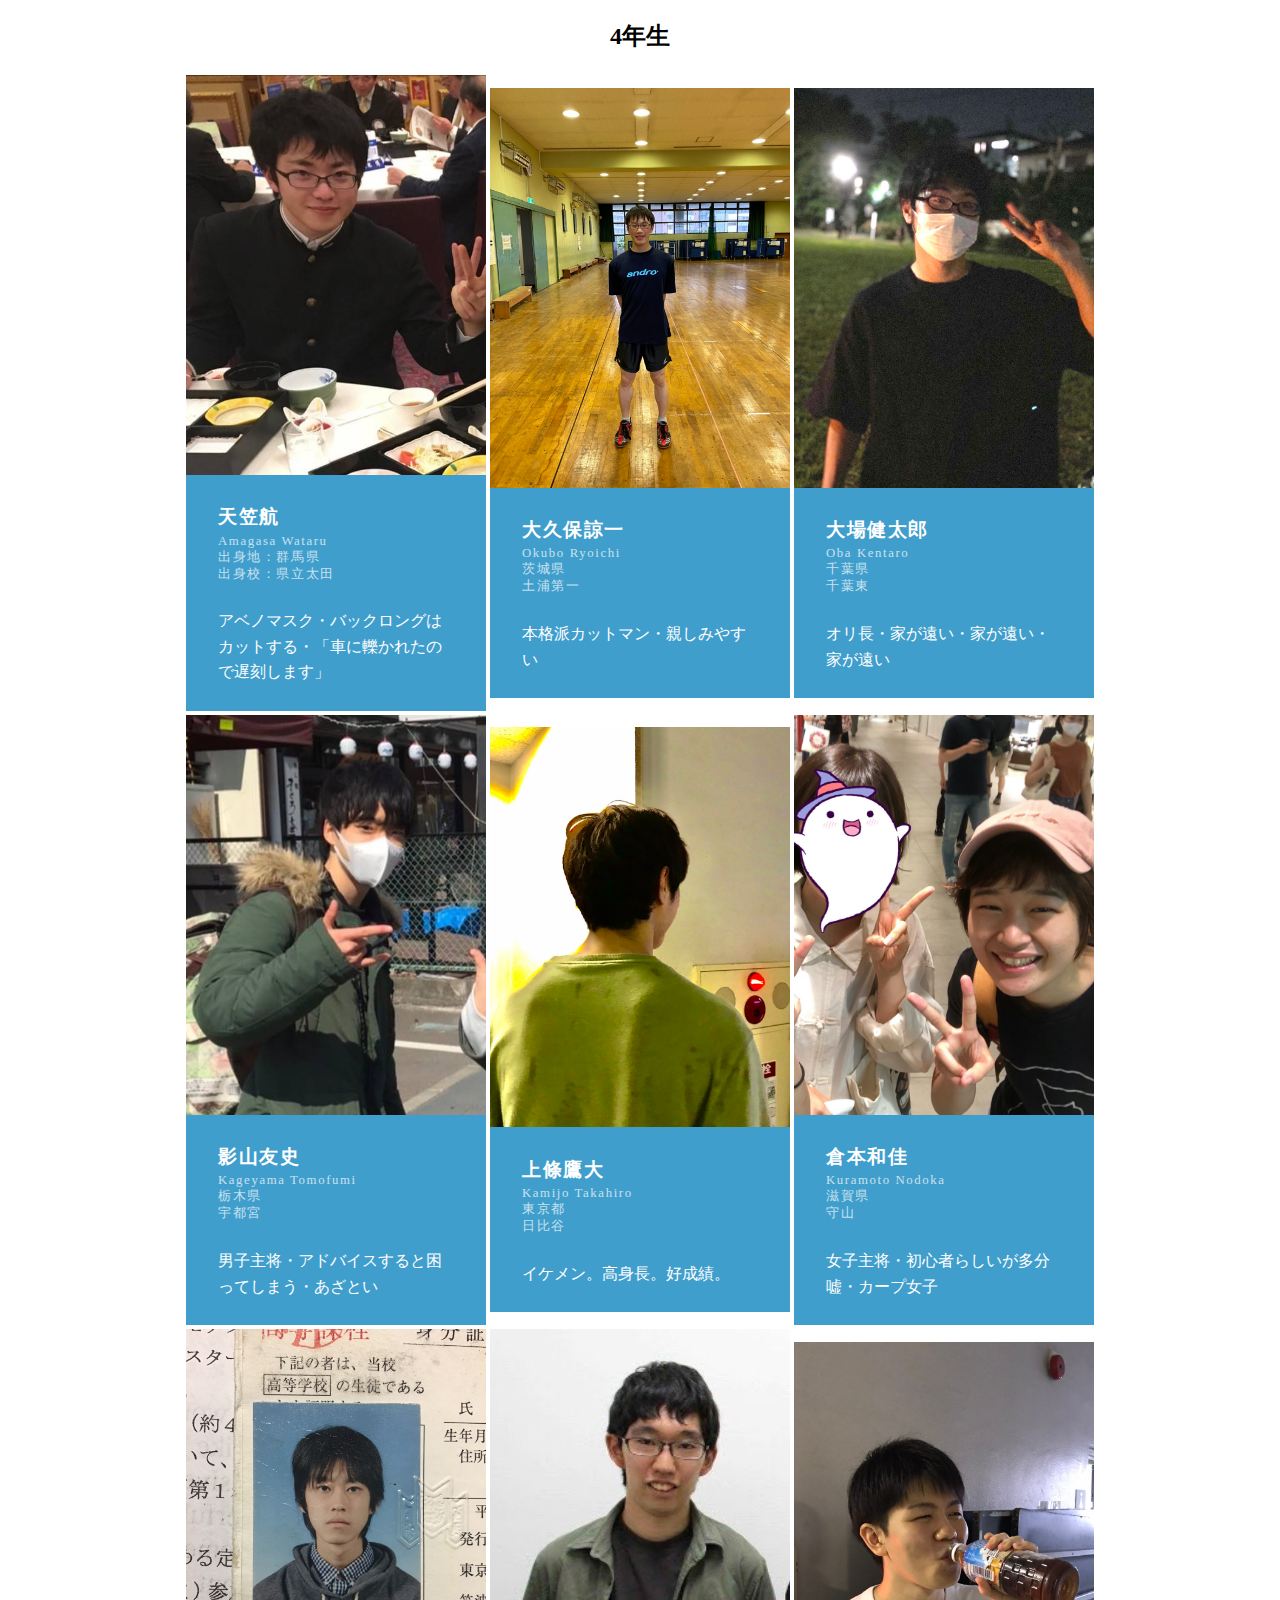
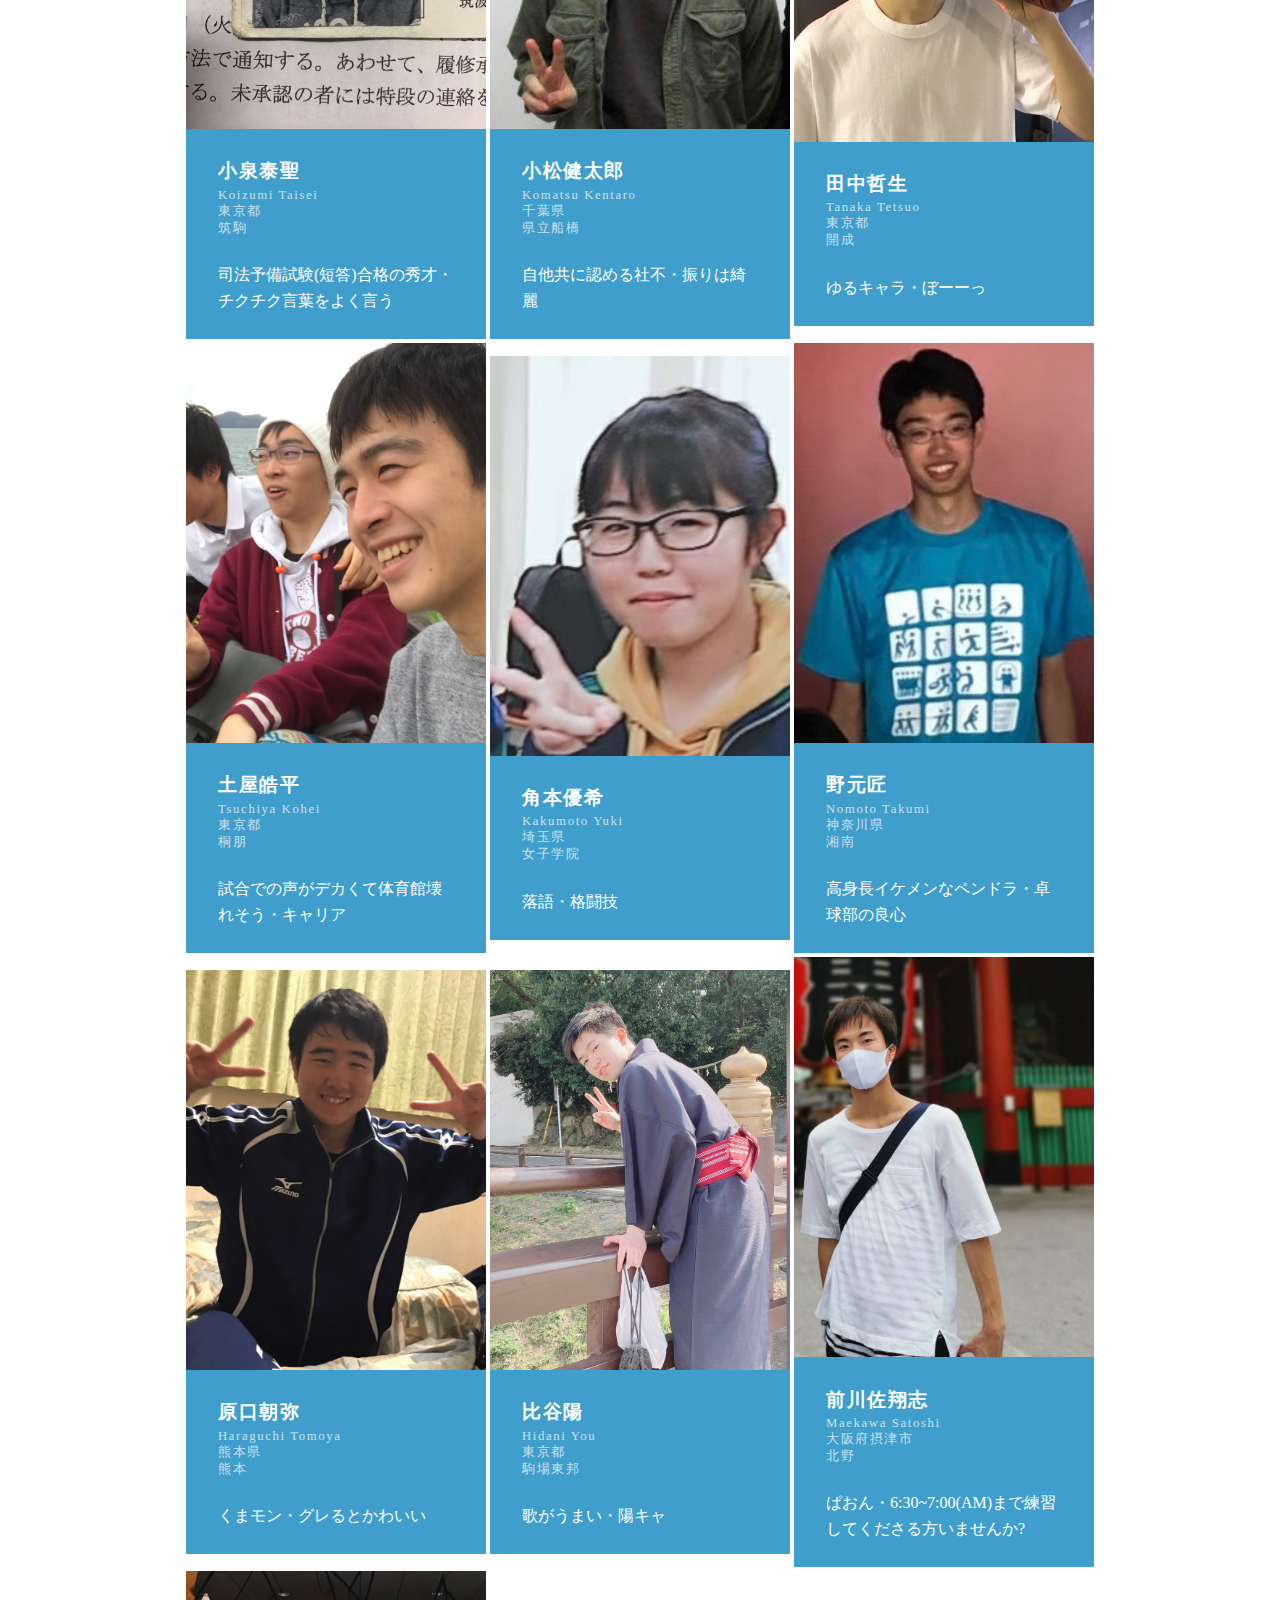
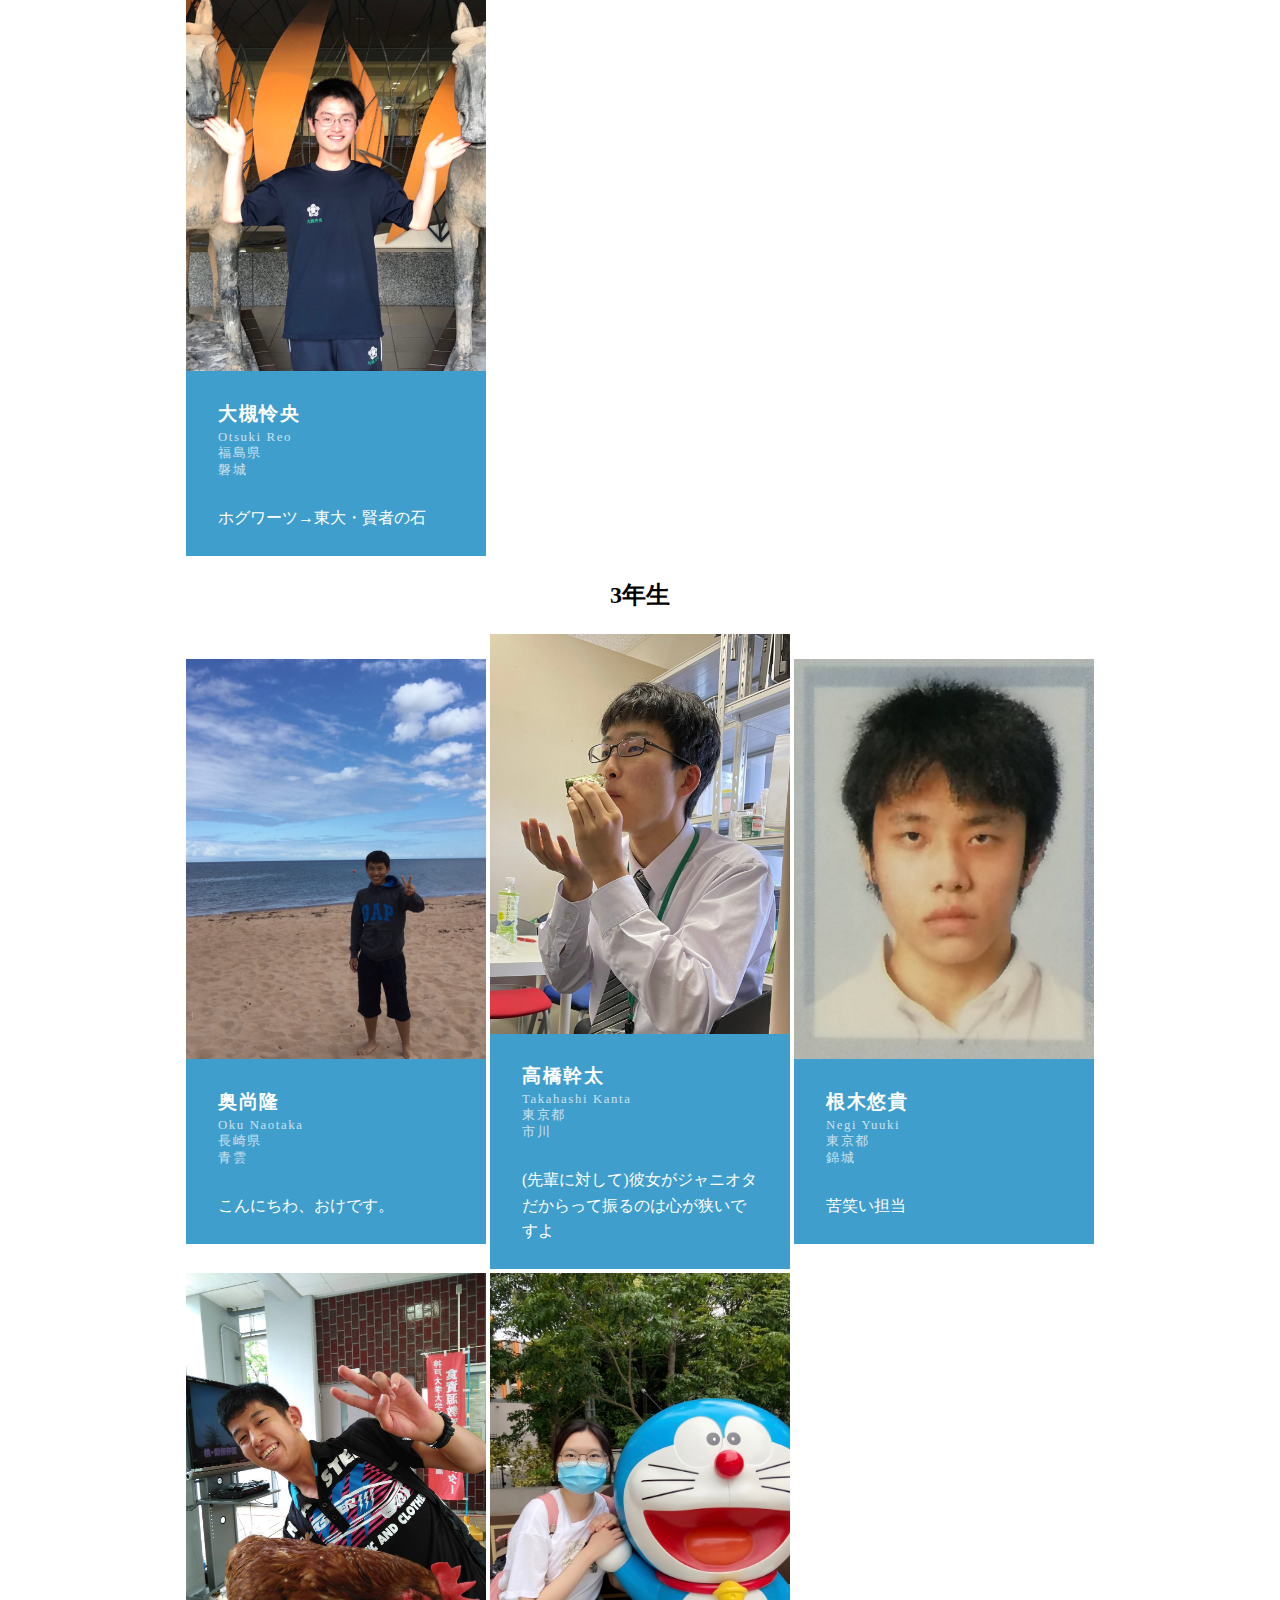
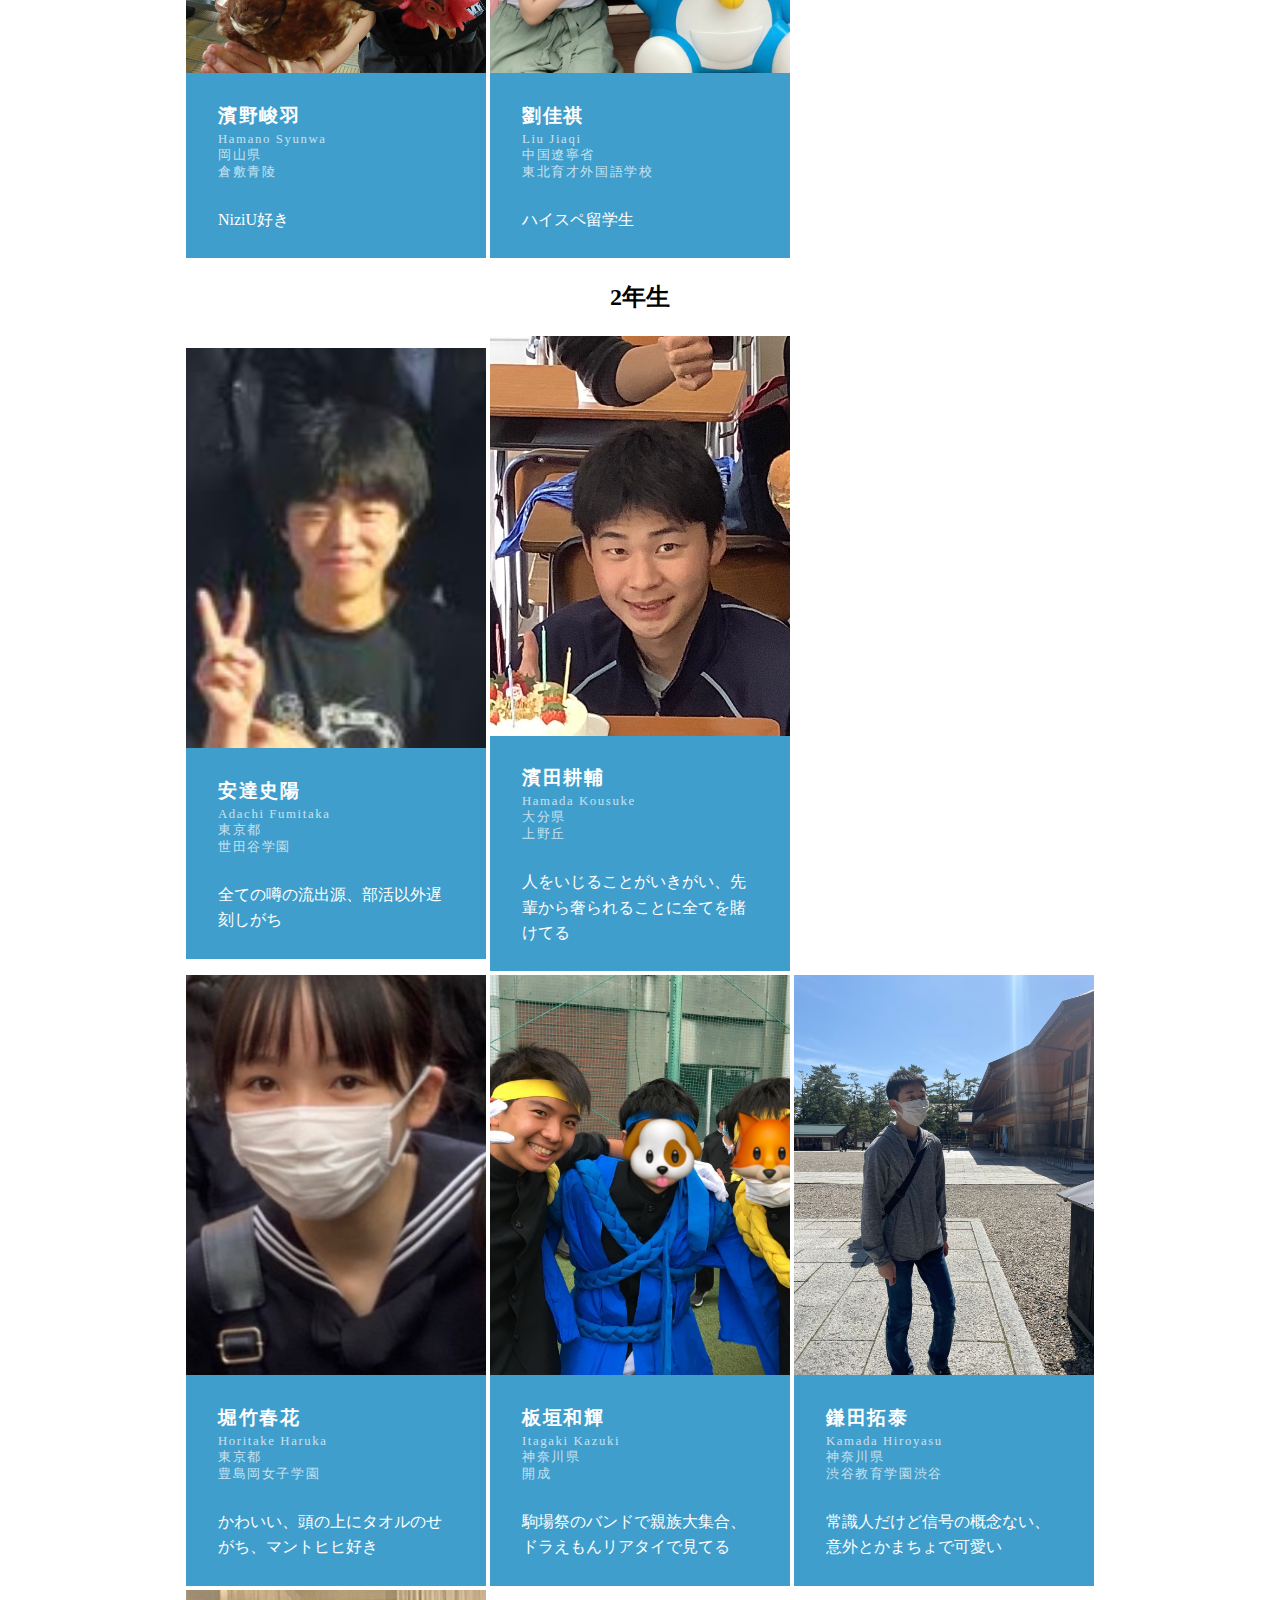
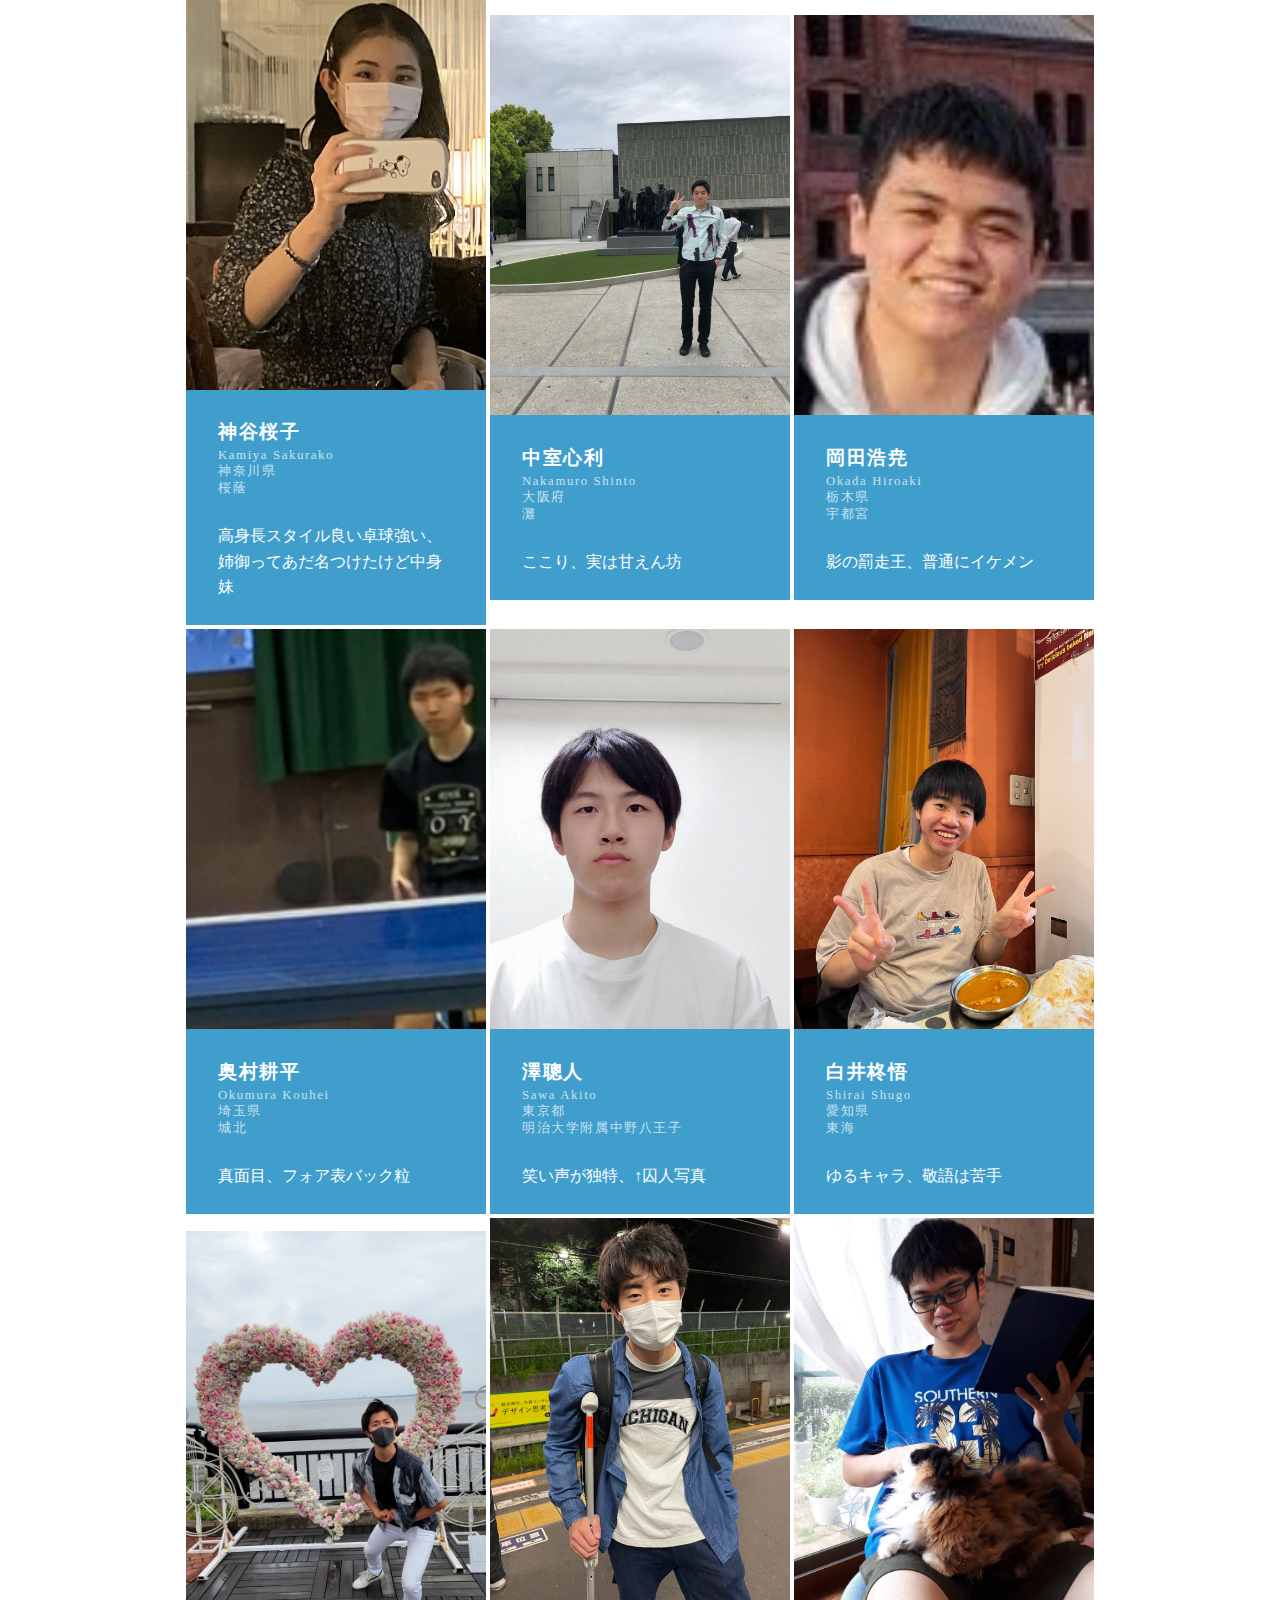
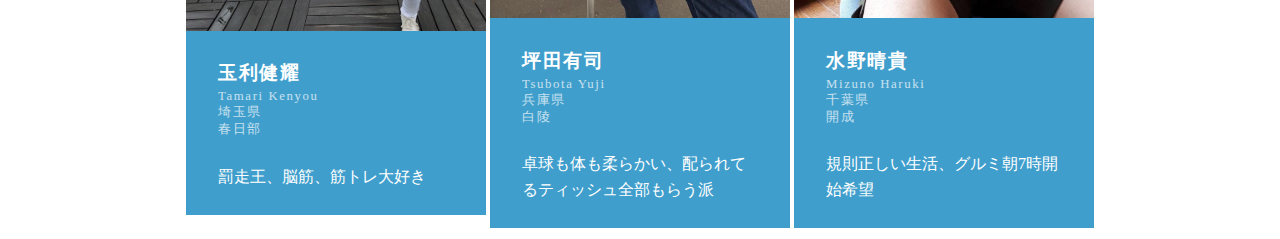
==== index.html @ 6e089dad "Update index.html" ====
<!DOCTYPE html>
<html>
  <head>
    <meta charset="utf-8">
    <meta name=”viewport” content=”width=device-width, initial-scale=1”>
    <link href="styles/style.css" rel="stylesheet" type="text/css">
    <title>utttc-web</title>
  </head>
  <body>
    <center>
        <!--<h2><b>4年生</b></h2>
        <table>
            <tbody>
                <tr>
                    <td>
                        <div class="profile">
                        <img class="profile__img" src="images/kunoki.png">
                        <div class="profile__name">久能木実</div>
                        <div class="profile__yomi">Kunoki Minoru</div>
                        <div class="profile__desc">
                            フランスと洋楽が好き。
                            ​強い</div>
                        </div>
                    </td>
                    <td>
                        <div class="profile">
                        <img class="profile__img" src="images/narita.png">
                        <div class="profile__name">成田恭輔</div>
                        <div class="profile__yomi">Narita Kyosuke</div>
                        <div class="profile__desc">みやび〜（遠距離恋愛３号）・
                            ​彼女連れて強化練参戦</div>
                        </div>
                    </td>
                    <td>
                        <div class="profile">
                            <img class="profile__img" src="images/hashimoto.png">
                            <div class="profile__name">橋本優人</div>
                            <div class="profile__yomi">Hashimoto Yuto</div>
                            <div class="profile__desc">ボブっていいますぅ〜・
                                ど天然ですぅ〜</div>
                        </div>
                    </td>
                </tr>
                <tr>
                    <td>
                        <div class="profile">
                            <img class="profile__img" src="images/komatsu.png">
                            <div class="profile__name">小松駿太</div>
                            <div class="profile__yomi">Komatsu Shunta</div>
                            <div class="profile__desc">俺は卓球じゃなくて部活が好きなんだ・
                                ​生ビールが酒の最高峰
                                </div>
                        </div>
                    </td>
                    <td>
                        <div class="profile">
                            <img class="profile__img" src="images/yamada.png">
                            <div class="profile__name">山田笙一郎</div>
                            <div class="profile__yomi">Yamada Soichiro</div>
                            <div class="profile__desc">ポンコツ・
                                ​年下好き（好きになったのが年下だっただけ）</div>
                        </div>
                    </td>
                    <td>
                        <div class="profile">
                            <img class="profile__img" src="images/denda.png">
                            <div class="profile__name">伝田一真</div>
                            <div class="profile__yomi">Denda Kazuma</div>
                            <div class="profile__desc">サーブ芸人、特にYG・
                                ​酔うと人を愛する</div>
                        </div>
                    </td>
                </tr>
                <tr>
                    <td>
                        <div class="profile">
                        <img class="profile__img" src="images/allforedriveman.png">
                        <div class="profile__name">オールフォアドライブマン</div>
                        <div class="profile__yomi">All fore drive man</div>
                        <div class="profile__desc">
                            口の軽さはヘリウムくらい・
                            ​大学始めのごん強マン・
                            ​共犯者：小松駿太</div>
                        </div>
                    </td>
                    <td>
                        
                    </td>
                    <td>
                        
                    </td>
                </tr>-->
                
            </tbody>
        </table>
        <!-- </center>       
    <center>
        <h2><b>4年生</b></h2>
        <table>
            <tbody>
                <tr>
                    <td>
                        <div class="profile">
                        <img class="profile__img" src="images/tachibana.png">
                        <div class="profile__name">橘毅</div>
                        <div class="profile__yomi">Tachibana Tsuyoshi</div>
                        <div class="profile__desc">大学始めです→バックが得意・バナの発音は諸説あり・感覚派宇宙人</div>
                        </div>
                    </td>
                    <td>
                        <div class="profile">
                        <img class="profile__img" src="images/katayama.png">
                        <div class="profile__name">片山湧斗</div>
                        <div class="profile__yomi">Katayama Yuto</div>
                        <div class="profile__desc">歌手・
                            浪人してたら彼女にフラれる</div>
                        </div>
                    </td>
                    <td>
                        <div class="profile">
                            <img class="profile__img" src="images/tanada.png">
                            <div class="profile__name">棚田健太</div>
                            <div class="profile__yomi">Tanada Kenta</div>
                            <div class="profile__desc">リーグ戦係
                                ・元バンドマン・
                                アドバイスが下手・
                                エンジョイ卓球
                                </div>
                        </div>
                    </td>
                </tr>
            </tbody>
        </table> -->

    <h2><b>4年生</b></h2>
    <table>
        <tbody>
            <tr>
                <td>
                    <div class="profile">
                    <img class="profile__img" src="images/0101_amagasa.jpg">
                    <div class="profile__name">天笠航</div>
                    <div class="profile__yomi">Amagasa Wataru</div>
                    <div class="profile__hometown">出身地：群馬県</div>
                    <div class="profile__former__school">出身校：県立太田</div>
                    <div class="profile__desc">アベノマスク・バックロングはカットする・「車に轢かれたので遅刻します」</div>
                    </div>
                </td>
                <td>
                    <div class="profile">
                        <img class="profile__img" src="images/0102_okubo.jpg">
                        <div class="profile__name">大久保諒一</div>
                        <div class="profile__yomi">Okubo Ryoichi</div>
                        <div class="profile__hometown">茨城県</div>
                        <div class="profile__former__school">土浦第一</div>
                        <div class="profile__desc">本格派カットマン・親しみやすい</div>
                    </div>
                </td>
                <td>
                    <div class="profile">
                        <img class="profile__img" src="images/0103_oba.jpg">
                        <div class="profile__name">大場健太郎</div>
                        <div class="profile__yomi">Oba Kentaro</div>
                        <div class="profile__hometown">千葉県</div>
                        <div class="profile__former__school">千葉東</div>
                        <div class="profile__desc">オリ長・家が遠い・家が遠い・家が遠い</div>
                    </div>
                </td>
            </tr>
            <tr>
                <td>
                    <div class="profile">
                    <img class="profile__img" src="images/Kageyama.jpg">
                    <div class="profile__name">影山友史</div>
                    <div class="profile__yomi">Kageyama Tomofumi</div>
                    <div class="profile__hometown">栃木県</div>
                    <div class="profile__former__school">宇都宮</div>
                    <div class="profile__desc">男子主将・アドバイスすると困ってしまう・あざとい</div>
                    </div>
                </td>
                <td>
                    <div class="profile">
                        <img class="profile__img" src="images/0105_kamijyo.jpg">
                        <div class="profile__name">上條鷹大</div>
                        <div class="profile__yomi">Kamijo Takahiro</div>
                        <div class="profile__hometown">東京都</div>
                        <div class="profile__former__school">日比谷</div>
                        <div class="profile__desc">イケメン。高身長。好成績。</div>
                    </div>
                </td>
                <td>
                    <div class="profile">
                        <img class="profile__img" src="images/0106_kuramoto.jpg">
                        <div class="profile__name">倉本和佳</div>
                        <div class="profile__yomi">Kuramoto Nodoka</div>
                        <div class="profile__hometown">滋賀県</div>
                        <div class="profile__former__school">守山</div>
                        <div class="profile__desc">女子主将・初心者らしいが多分嘘・カープ女子</div>
                    </div>
                </td>
            </tr>
            <tr>
                <td>
                    <div class="profile">
                    <img class="profile__img" src="images/0107_koizumi.jpg">
                    <div class="profile__name">小泉泰聖</div>
                    <div class="profile__yomi">Koizumi Taisei</div>
                    <div class="profile__hometown">東京都</div>
                    <div class="profile__former__school">筑駒</div>
                    <div class="profile__desc">司法予備試験(短答)合格の秀才・チクチク言葉をよく言う</div>
                    </div>
                </td>
                <td>
                    <div class="profile">
                        <img class="profile__img" src="images/0108_komatsu.jpg">
                        <div class="profile__name">小松健太郎</div>
                        <div class="profile__yomi">Komatsu Kentaro</div>
                        <div class="profile__hometown">千葉県</div>
                        <div class="profile__former__school">県立船橋</div>
                        <div class="profile__desc">自他共に認める社不・振りは綺麗</div>
                    </div>
                </td>
                <td>
                    <div class="profile">
                        <img class="profile__img" src="images/0109_tanaka.jpg">
                        <div class="profile__name">田中哲生</div>
                        <div class="profile__yomi">Tanaka Tetsuo</div>
                        <div class="profile__hometown">東京都</div>
                        <div class="profile__former__school">開成</div>
                        <div class="profile__desc">ゆるキャラ・ぼーーっ</div>
                    </div>
                </td>
            </tr>
            <tr>
                <td>
                    <div class="profile">
                    <img class="profile__img" src="images/0110_tsuchiya.jpg">
                    <div class="profile__name">土屋皓平</div>
                    <div class="profile__yomi">Tsuchiya Kohei</div>
                    <div class="profile__hometown">東京都</div>
                    <div class="profile__former__school">桐朋</div>
                    <div class="profile__desc">試合での声がデカくて体育館壊れそう・キャリア</div>
                    </div>
                </td>
                <td>
                    <div class="profile">
                        <img class="profile__img" src="images/kakumoto.jpg">
                        <div class="profile__name">角本優希</div>
                        <div class="profile__yomi">Kakumoto Yuki</div>
                        <div class="profile__hometown">埼玉県</div>
                        <div class="profile__former__school">女子学院</div>
                        <div class="profile__desc">落語・格闘技</div>
                        </div>
                </td>
                <td>
                    <div class="profile">
                        <img class="profile__img" src="images/0112_nomoto.jpg">
                        <div class="profile__name">野元匠</div>
                        <div class="profile__yomi">Nomoto Takumi</div>
                        <div class="profile__hometown">神奈川県</div>
                        <div class="profile__former__school">湘南</div>
                        <div class="profile__desc">高身長イケメンなペンドラ・卓球部の良心</div>
                    </div>
                </td>
            </tr>
            <tr>
                <td>
                    <div class="profile">
                    <img class="profile__img" src="images/0113_haraguchi.jpg">
                    <div class="profile__name">原口朝弥</div>
                    <div class="profile__yomi">Haraguchi Tomoya</div>
                    <div class="profile__hometown">熊本県</div>
                    <div class="profile__former__school">熊本</div>
                    <div class="profile__desc">くまモン・グレるとかわいい</div>
                    </div>
                </td>
                <td>
                    <div class="profile">
                        <img class="profile__img" src="images/0114_hidani.jpg">
                        <div class="profile__name">比谷陽</div>
                        <div class="profile__yomi">Hidani You</div>
                        <div class="profile__hometown">東京都</div>
                        <div class="profile__former__school">駒場東邦</div>
                        <div class="profile__desc">歌がうまい・陽キャ</div>
                    </div>
                </td>
                <td>
                    <div class="profile">
                        <img class="profile__img" src="images/0115_maekawa.jpg">
                        <div class="profile__name">前川佐翔志</div>
                        <div class="profile__yomi">Maekawa Satoshi</div>
                        <div class="profile__hometown">大阪府摂津市</div>
                        <div class="profile__former__school">北野</div>
                        <div class="profile__desc">ぱおん・6:30~7:00(AM)まで練習してくださる方いませんか?</div>
                    </div>
                </td>
            </tr>
            <tr>
                <td>
                    <div class="profile">
                    <img class="profile__img" src="images/otsuki.jpg">
                    <div class="profile__name">大槻怜央</div>
                    <div class="profile__yomi">Otsuki Reo</div>
                    <div class="profile__hometown">福島県</div>
                    <div class="profile__former__school">磐城</div>
                    <div class="profile__desc">ホグワーツ→東大・賢者の石</div>
                    </div>
                </td>
                    


            </tr>
        </tbody>
    </table>
    <h2><b>3年生</b></h2>
    <table>
            <tbody>
                <tr>
                    <td>
                        <div class="profile">
                        <img class="profile__img" src="images/oku.jpg">
                        <div class="profile__name">奥尚隆</div>
                        <div class="profile__yomi">Oku Naotaka</div>
                        <div class="profile__hometown">長崎県</div>
                        <div class="profile__former__school">青雲</div>
                        <div class="profile__desc">こんにちわ、おけです。
                           </div>
                        </div>
                    </td>
                    <td>
                        <div class="profile">
                            <img class="profile__img" src="images/takahashi.jpg">
                            <div class="profile__name">高橋幹太</div>
                            <div class="profile__yomi">Takahashi Kanta</div>
                            <div class="profile__hometown">東京都</div>
                            <div class="profile__former__school">市川</div>
                            <div class="profile__desc">(先輩に対して)彼女がジャニオタだからって振るのは心が狭いですよ
                                </div>
                        </div>
                    </td>
                    <td>
                        <div class="profile">
                            <img class="profile__img" src="images/negi.jpg">
                            <div class="profile__name">根木悠貴</div>
                            <div class="profile__yomi">Negi Yuuki</div>
                            <div class="profile__hometown">東京都</div>
                            <div class="profile__former__school">錦城</div>
                            <div class="profile__desc">苦笑い担当</div>
                        </div>
                    </td>
                </tr>
                <tr>
                    <td>
                        <div class="profile">
                        <img class="profile__img" src="images/hamano.jpg">
                        <div class="profile__name">濱野峻羽</div>
                        <div class="profile__yomi">Hamano Syunwa</div>
                        <div class="profile__hometown">岡山県</div>
                        <div class="profile__former__school">倉敷青陵</div>
                        <div class="profile__desc">NiziU好き</div>
                        </div>
                    </td>
                    <td>
                        <div class="profile">
                             <img class="profile__img" src="images/liu.jpg">
                             <div class="profile__name">劉佳祺</div>
                             <div class="profile__yomi">Liu Jiaqi</div>
                             <div class="profile__hometown">中国遼寧省</div>
                             <div class="profile__former__school">東北育才外国語学校</div>
                             <div class="profile__desc">ハイスペ留学生</div>
                        </div>
                    </td>
                    <!---->
                </tr>
               
            </tbody>
        </table>
            <h2><b>2年生</b></h2>
    <table>
        <tbody>
            <tr>
                <td>
                    <div class="profile">
                    <img class="profile__img" src="images/Adachi.jpeg">
                    <div class="profile__name">安達史陽</div>
                    <div class="profile__yomi">Adachi Fumitaka</div>
                    <div class="profile__hometown">東京都</div>
                    <div class="profile__former__school">世田谷学園</div>
                    <div class="profile__desc">全ての噂の流出源、部活以外遅刻しがち</div>
                    </div>
                </td>
                <td>
                    <div class="profile">
                        <img class="profile__img" src="images/Hamada.jpg">
                        <div class="profile__name">濱田耕輔</div>
                        <div class="profile__yomi">Hamada Kousuke</div>
                        <div class="profile__hometown">大分県</div>
                        <div class="profile__former__school">上野丘</div>
                        <div class="profile__desc">人をいじることがいきがい、先輩から奢られることに全てを賭けてる</div>
                    </div>
                </td>
                <!--<td>
                    <div class="profile">
                        <img class="profile__img" src="images/Hayashi.jpg">
                        <div class="profile__name">林美佐</div>
                        <div class="profile__yomi">Hayashi Misa</div>
                        <div class="profile__hometown">東京都</div>
                        <div class="profile__former__school">横浜雙葉</div>
                        <div class="profile__desc">みさみさ、自称隠キャのコミュ強</div>
                    </div>
                </td>-->
            </tr>
            <tr>
                <td>
                    <div class="profile">
                    <img class="profile__img" src="images/Horitake.jpg">
                    <div class="profile__name">堀竹春花</div>
                    <div class="profile__yomi">Horitake Haruka</div>
                    <div class="profile__hometown">東京都</div>
                    <div class="profile__former__school">豊島岡女子学園</div>
                    <div class="profile__desc">かわいい、頭の上にタオルのせがち、マントヒヒ好き</div>
                    </div>
                </td>
                <td>
                    <div class="profile">
                        <img class="profile__img" src="images/Itagaki.jpg">
                        <div class="profile__name">板垣和輝</div>
                        <div class="profile__yomi">Itagaki Kazuki</div>
                        <div class="profile__hometown">神奈川県</div>
                        <div class="profile__former__school">開成</div>
                        <div class="profile__desc">駒場祭のバンドで親族大集合、ドラえもんリアタイで見てる</div>
                    </div>
                </td>
                <td>
                    <div class="profile">
                        <img class="profile__img" src="images/Kamata.jpg">
                        <div class="profile__name">鎌田拓泰</div>
                        <div class="profile__yomi">Kamada Hiroyasu</div>
                        <div class="profile__hometown">神奈川県</div>
                        <div class="profile__former__school">渋谷教育学園渋谷</div>
                        <div class="profile__desc">常識人だけど信号の概念ない、意外とかまちょで可愛い</div>
                    </div>
                </td>
            </tr>
            <tr>
                <td>
                    <div class="profile">
                    <img class="profile__img" src="images/Kamiya.jpg">
                    <div class="profile__name">神谷桜子</div>
                    <div class="profile__yomi">Kamiya Sakurako</div>
                    <div class="profile__hometown">神奈川県</div>
                    <div class="profile__former__school">桜蔭</div>
                    <div class="profile__desc">高身長スタイル良い卓球強い、姉御ってあだ名つけたけど中身妹</div>
                    </div>
                </td>
                <td>
                    <div class="profile">
                        <img class="profile__img" src="images/Nakamuro.jpg">
                        <div class="profile__name">中室心利</div>
                        <div class="profile__yomi">Nakamuro Shinto</div>
                        <div class="profile__hometown">大阪府</div>
                        <div class="profile__former__school">灘</div>
                        <div class="profile__desc">ここり、実は甘えん坊</div>
                    </div>
                </td>
                <td>
                    <div class="profile">
                        <img class="profile__img" src="images/Okada.jpg">
                        <div class="profile__name">岡田浩尭</div>
                        <div class="profile__yomi">Okada Hiroaki</div>
                        <div class="profile__hometown">栃木県</div>
                        <div class="profile__former__school">宇都宮</div>
                        <div class="profile__desc">影の罰走王、普通にイケメン</div>
                    </div>
                </td>
            </tr>
            <tr>
                <td>
                    <div class="profile">
                    <img class="profile__img" src="images/22_okumura.png">
                    <div class="profile__name">奥村耕平</div>
                    <div class="profile__yomi">Okumura Kouhei</div>
                    <div class="profile__hometown">埼玉県</div>
                    <div class="profile__former__school">城北</div>
                    <div class="profile__desc">真面目、フォア表バック粒</div>
                    </div>
                </td>
                <td>
                    <div class="profile">
                        <img class="profile__img" src="images/Sawa.jpg">
                        <div class="profile__name">澤聰人</div>
                        <div class="profile__yomi">Sawa Akito</div>
                        <div class="profile__hometown">東京都</div>
                        <div class="profile__former__school">明治大学附属中野八王子</div>
                        <div class="profile__desc">笑い声が独特、↑囚人写真</div>
                        </div>
                </td>
                <td>
                    <div class="profile">
                        <img class="profile__img" src="images/Shirai.jpg">
                        <div class="profile__name">白井柊悟</div>
                        <div class="profile__yomi">Shirai Shugo</div>
                        <div class="profile__hometown">愛知県</div>
                        <div class="profile__former__school">東海</div>
                        <div class="profile__desc">ゆるキャラ、敬語は苦手</div>
                    </div>
                </td>
            </tr>
            <tr>
                <td>
                    <div class="profile">
                    <img class="profile__img" src="images/Tamari.jpg">
                    <div class="profile__name">玉利健耀</div>
                    <div class="profile__yomi">Tamari Kenyou</div>
                    <div class="profile__hometown">埼玉県</div>
                    <div class="profile__former__school">春日部</div>
                    <div class="profile__desc">罰走王、脳筋、筋トレ大好き</div>
                    </div>
                </td>
                <td>
                    <div class="profile">
                    <img class="profile__img" src="images/Tsubota.jpg">
                    <div class="profile__name">坪田有司</div>
                    <div class="profile__yomi">Tsubota Yuji</div>
                    <div class="profile__hometown">兵庫県</div>
                    <div class="profile__former__school">白陵</div>
                    <div class="profile__desc">卓球も体も柔らかい、配られてるティッシュ全部もらう派</div>
                    </div>
                </td>
                <td>
                    <div class="profile">
                    <img class="profile__img" src="images/mizuno.jpg">
                    <div class="profile__name">水野晴貴</div>
                    <div class="profile__yomi">Mizuno Haruki</div>
                    <div class="profile__hometown">千葉県</div>
                    <div class="profile__former__school">開成</div>
                    <div class="profile__desc">規則正しい生活、グルミ朝7時開始希望</div>
                    </div>
                </td>
                
            </tr>

        <!--<h2><b>1年生</b></h2>
    <table>
<tbody>
    <tr>
        <td>
            <div class="profile">
            <img class="profile__img" src="images/23_ushida.jpeg">
            <div class="profile__name">牛田蓮</div>
            <div class="profile__yomi">Ushida Ren</div>
            <div class="profile__hometown">愛知県</div>
            <div class="profile__former__school">東海</div>
            <div class="profile__desc"></div>
            </div></td>
        <td>
            <div class="profile">
            <img class="profile__img" src="images/23_kawabata.JPG">
            <div class="profile__name">川畑陽</div>
            <div class="profile__yomi"></div>
            <div class="profile__hometown"></div>
            <div class="profile__former__school"></div>
            <div class="profile__desc"></div>
            </div></td>
        <td>
            <div class="profile">
            <img class="profile__img" src="images/23_tanaka.jpeg">
            <div class="profile__name">北山友也</div>
            <div class="profile__yomi"></div>
            <div class="profile__hometown"></div>
           <div class="profile__former__school"></div>
           <div class="profile__desc"></div>
           </div></td>
    </tr>
    <tr>
        <td>
            <div class="profile">
            <img class="profile__img" src="images/23_kuromoto.jpeg">
            <div class="profile__name">黒本哲平</div>
            <div class="profile__yomi"></div>
            <div class="profile__hometown"></div>
            <div class="profile__former__school"></div>
            <div class="profile__desc"></div>
            </div></td>
        <td>
            <div class="profile">
            <img class="profile__img" src="images/23_goto.png">
            <div class="profile__name">後藤誠人</div>
            <div class="profile__yomi">Goto Masato</div>
            <div class="profile__hometown">東京都</div>
            <div class="profile__former__school">聖光学院</div>
            <div class="profile__desc"></div>
            </div></td>
        <td>
            <div class="profile">
            <img class="profile__img" src="images/23_suzuki.jpeg">
            <div class="profile__name">鈴木悠生</div>
            <div class="profile__yomi">Suzuki Yusei</div>
            <div class="profile__hometown">東京都</div>
           <div class="profile__former__school">戸山</div>
           <div class="profile__desc"></div>
           </div></td>
    </tr>
    <tr>
        <td>
            <div class="profile">
            <img class="profile__img" src="images/23_tagawa.JPG">
            <div class="profile__name">田川実樹</div>
            <div class="profile__yomi">Tagawa Miki</div>
            <div class="profile__hometown">東京都</div>
            <div class="profile__former__school">立川</div>
            <div class="profile__desc"></div>
            </div></td>
        <td>
            <div class="profile">
            <img class="profile__img" src="images/23_">
            <div class="profile__name">伊達悠人</div>
            <div class="profile__yomi"></div>
            <div class="profile__hometown"></div>
            <div class="profile__former__school"></div>
            <div class="profile__desc"></div>
            </div></td>
        <td>
            <div class="profile">
            <img class="profile__img" src="images/23_tanaka.jpeg">
            <div class="profile__name">田中翔悟</div>
            <div class="profile__yomi">Tanaka Shogo</div>
            <div class="profile__hometown">千葉</div>
           <div class="profile__former__school">市川</div>
           <div class="profile__desc"></div>
           </div></td>
    </tr>
    <tr>
        <td>
            <div class="profile">
            <img class="profile__img" src="images/23_">
            <div class="profile__name">張桐済</div>
            <div class="profile__yomi"></div>
            <div class="profile__hometown"></div>
            <div class="profile__former__school"></div>
            <div class="profile__desc"></div>
            </div></td>
        <td>
            <div class="profile">
            <img class="profile__img" src="images/23_">
            <div class="profile__name">中山究斗</div>
            <div class="profile__yomi"></div>
            <div class="profile__hometown"></div>
            <div class="profile__former__school"></div>
            <div class="profile__desc"></div>
            </div></td>
        <td>
            <div class="profile">
            <img class="profile__img" src="images/23_">
            <div class="profile__name">平井竜胆</div>
            <div class="profile__yomi"></div>
            <div class="profile__hometown"></div>
           <div class="profile__former__school"></div>
           <div class="profile__desc"></div>
           </div></td>
    </tr>
    <tr>
        <td>
            <div class="profile">
            <img class="profile__img" src="images/23_">
            <div class="profile__name">前島幹</div>
            <div class="profile__yomi"></div>
            <div class="profile__hometown"></div>
            <div class="profile__former__school"></div>
            <div class="profile__desc"></div>
            </div></td>
        <td>
            <div class="profile">
            <img class="profile__img" src="images/23_mori.jpeg">
            <div class="profile__name">森丈耀</div>
            <div class="profile__yomi">Mori Takeki</div>
            <div class="profile__hometown">茨城県</div>
            <div class="profile__former__school">竹園</div>
            <div class="profile__desc"></div>
            </div></td>
    </tr>-->
    </table>
    </center>       
    </body>
</html>
---- styles/style.css ----
.profile {
  background: #409ecc;
  width: 300px;
}

.profile__img {
  width: 300px;
  height: 400px;
  object-fit: cover;
}

.profile__name,.profile__yomi,.profile__desc,.profile__former__school, .profile__hometown {
  color: #fff;
}

.profile__name {
  padding:1.6rem 2rem .2rem;
  font-weight:bold;
  font-size:1.2rem;
  letter-spacing:.1rem;
}

.profile__yomi {
  padding:0 2rem;
  font-size:.8rem;
  letter-spacing:.1rem;
  opacity:.7;
}

.profile__former__school {
  padding:0 2rem;
  font-size:.8rem;
  letter-spacing:.1rem;
  opacity:.7;
}

.profile__hometown {
  padding:0 2rem;
  font-size:.8rem;
  letter-spacing:.1rem;
  opacity:.7;
}

.profile__desc {
  padding:1.6rem 2rem;
  line-height:1.6rem;
}
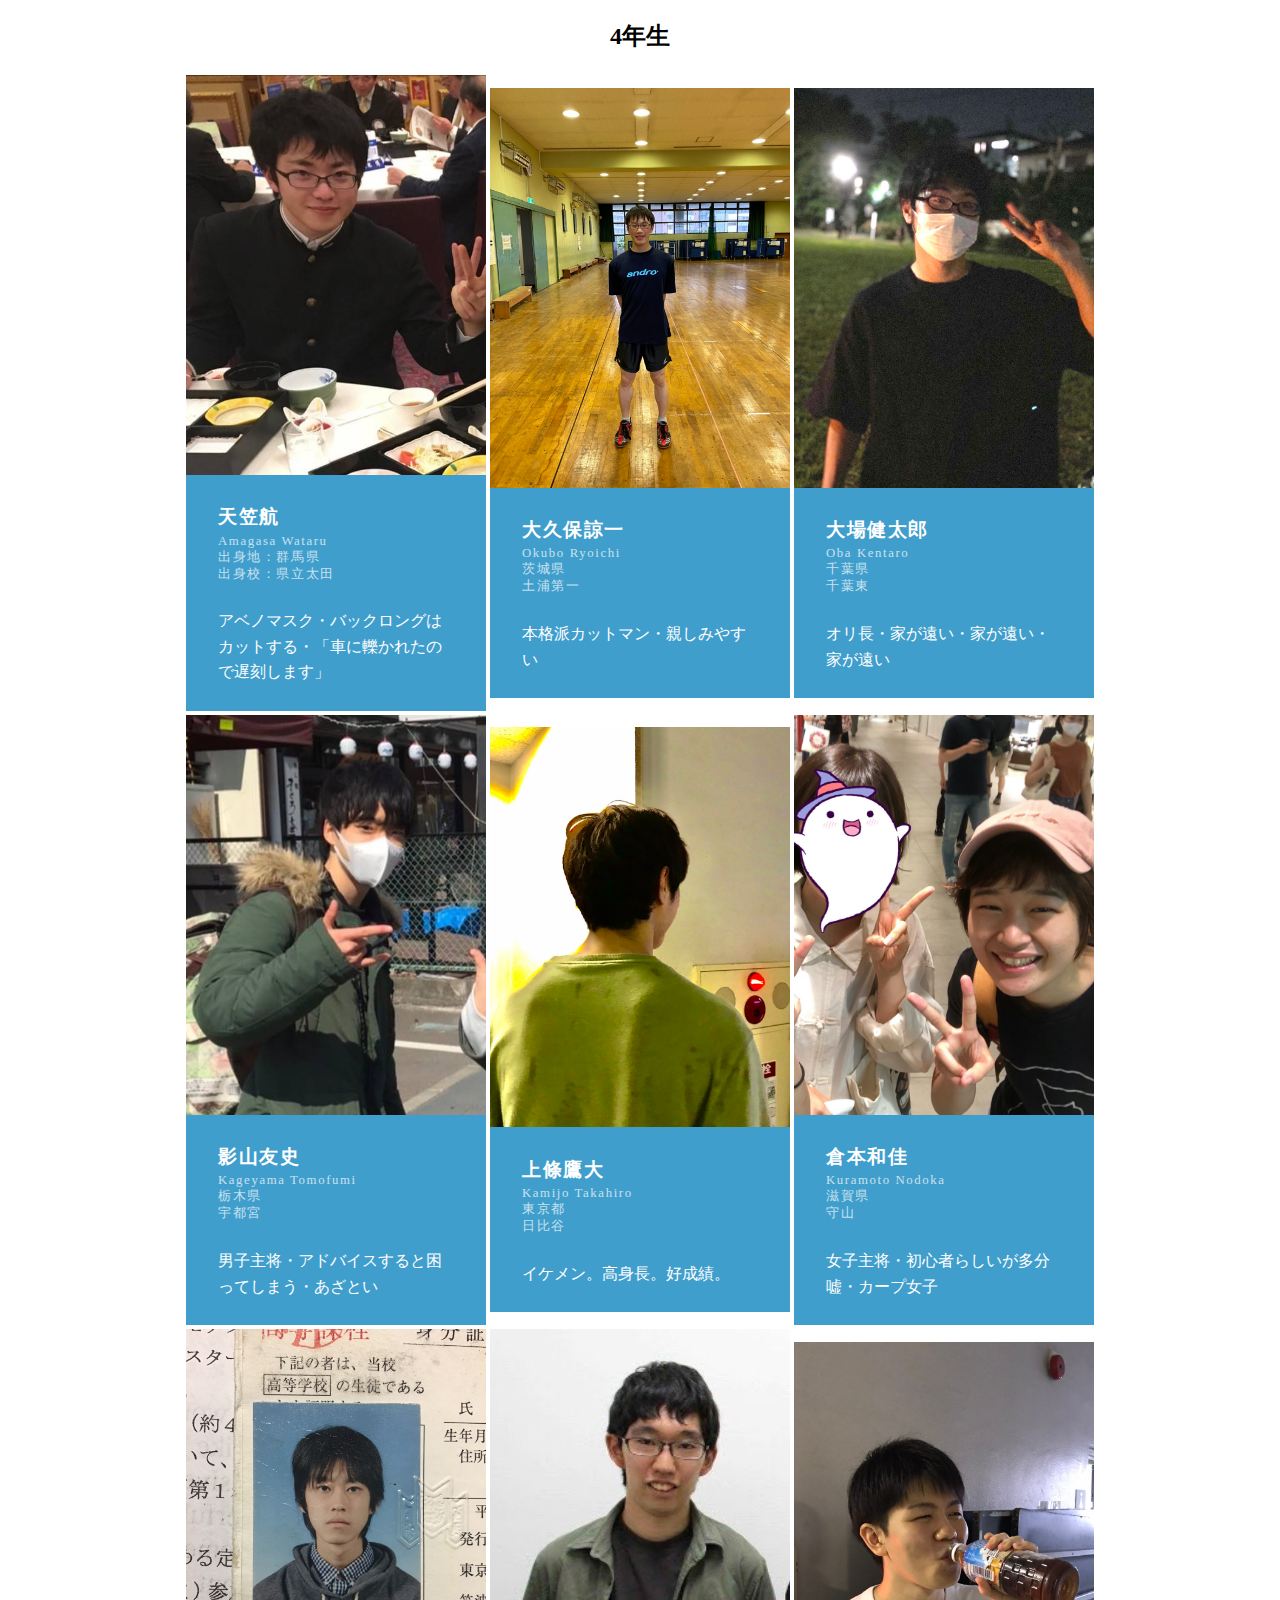
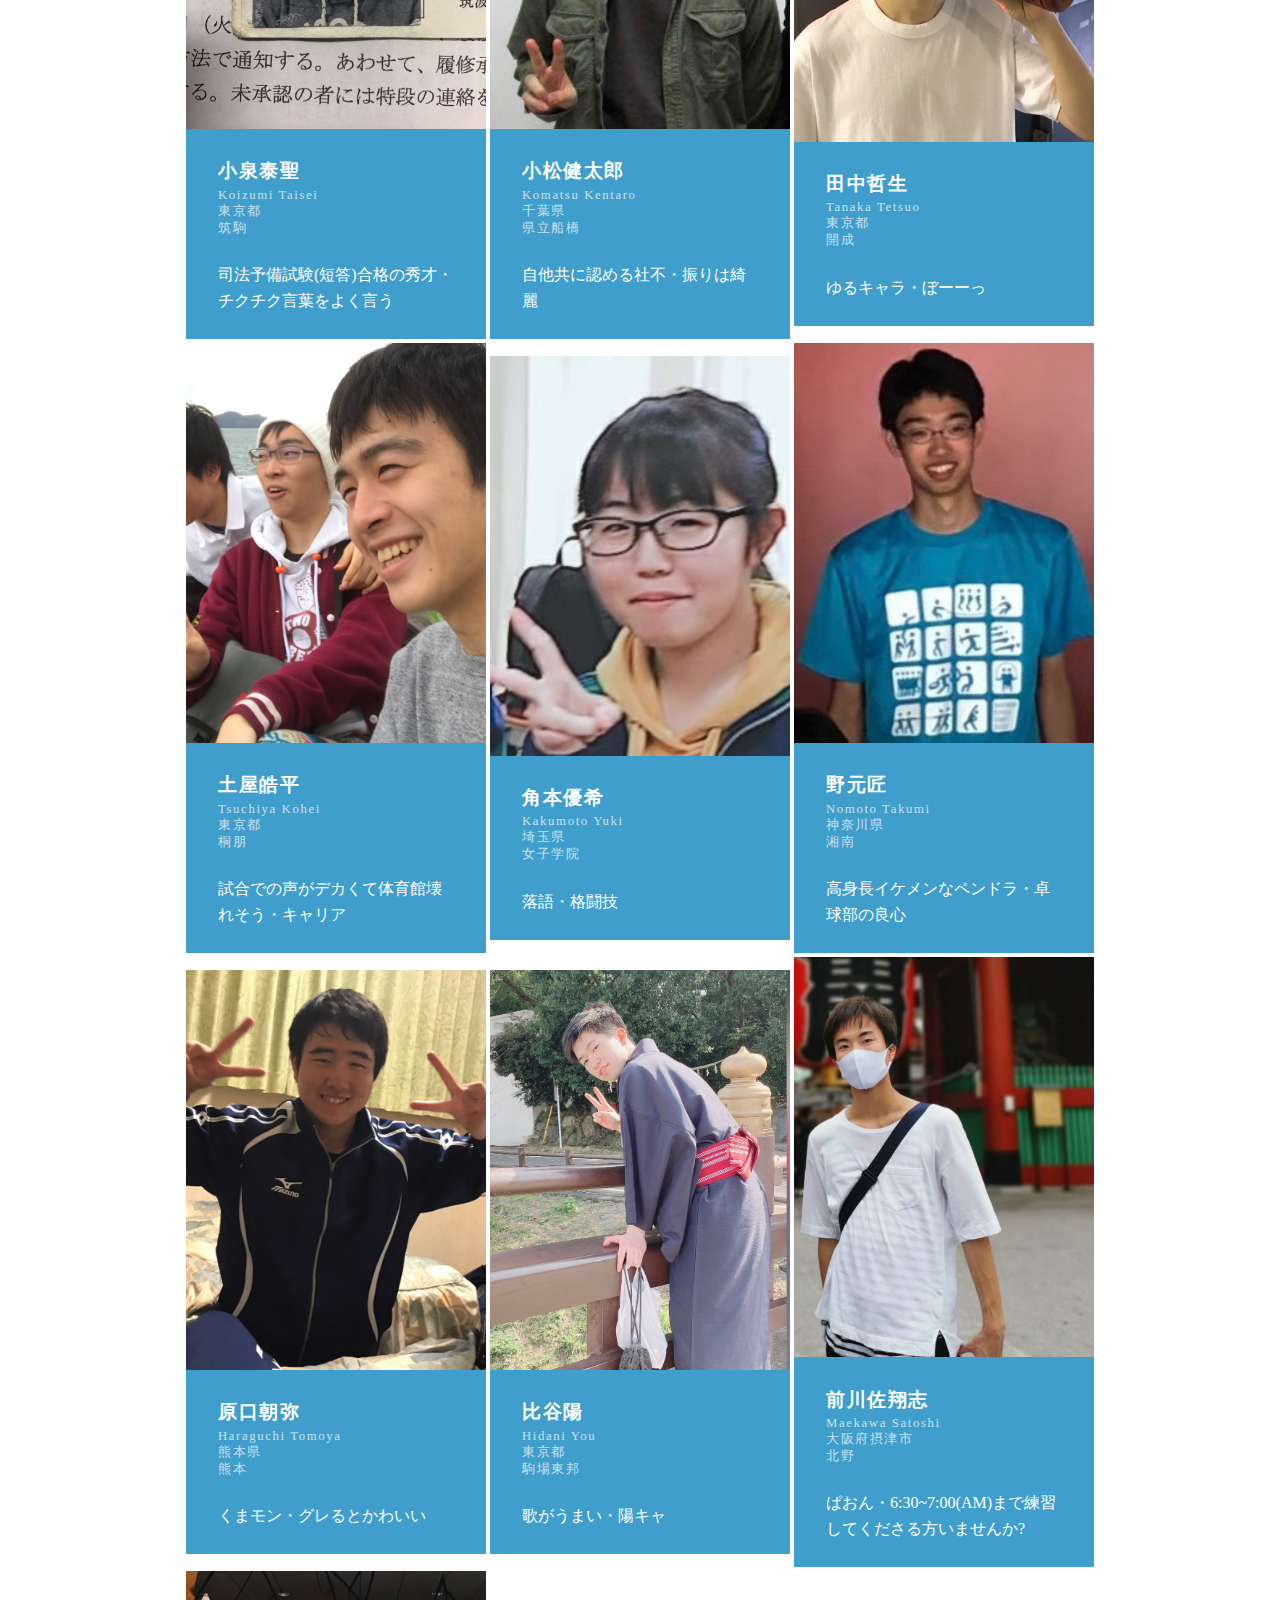
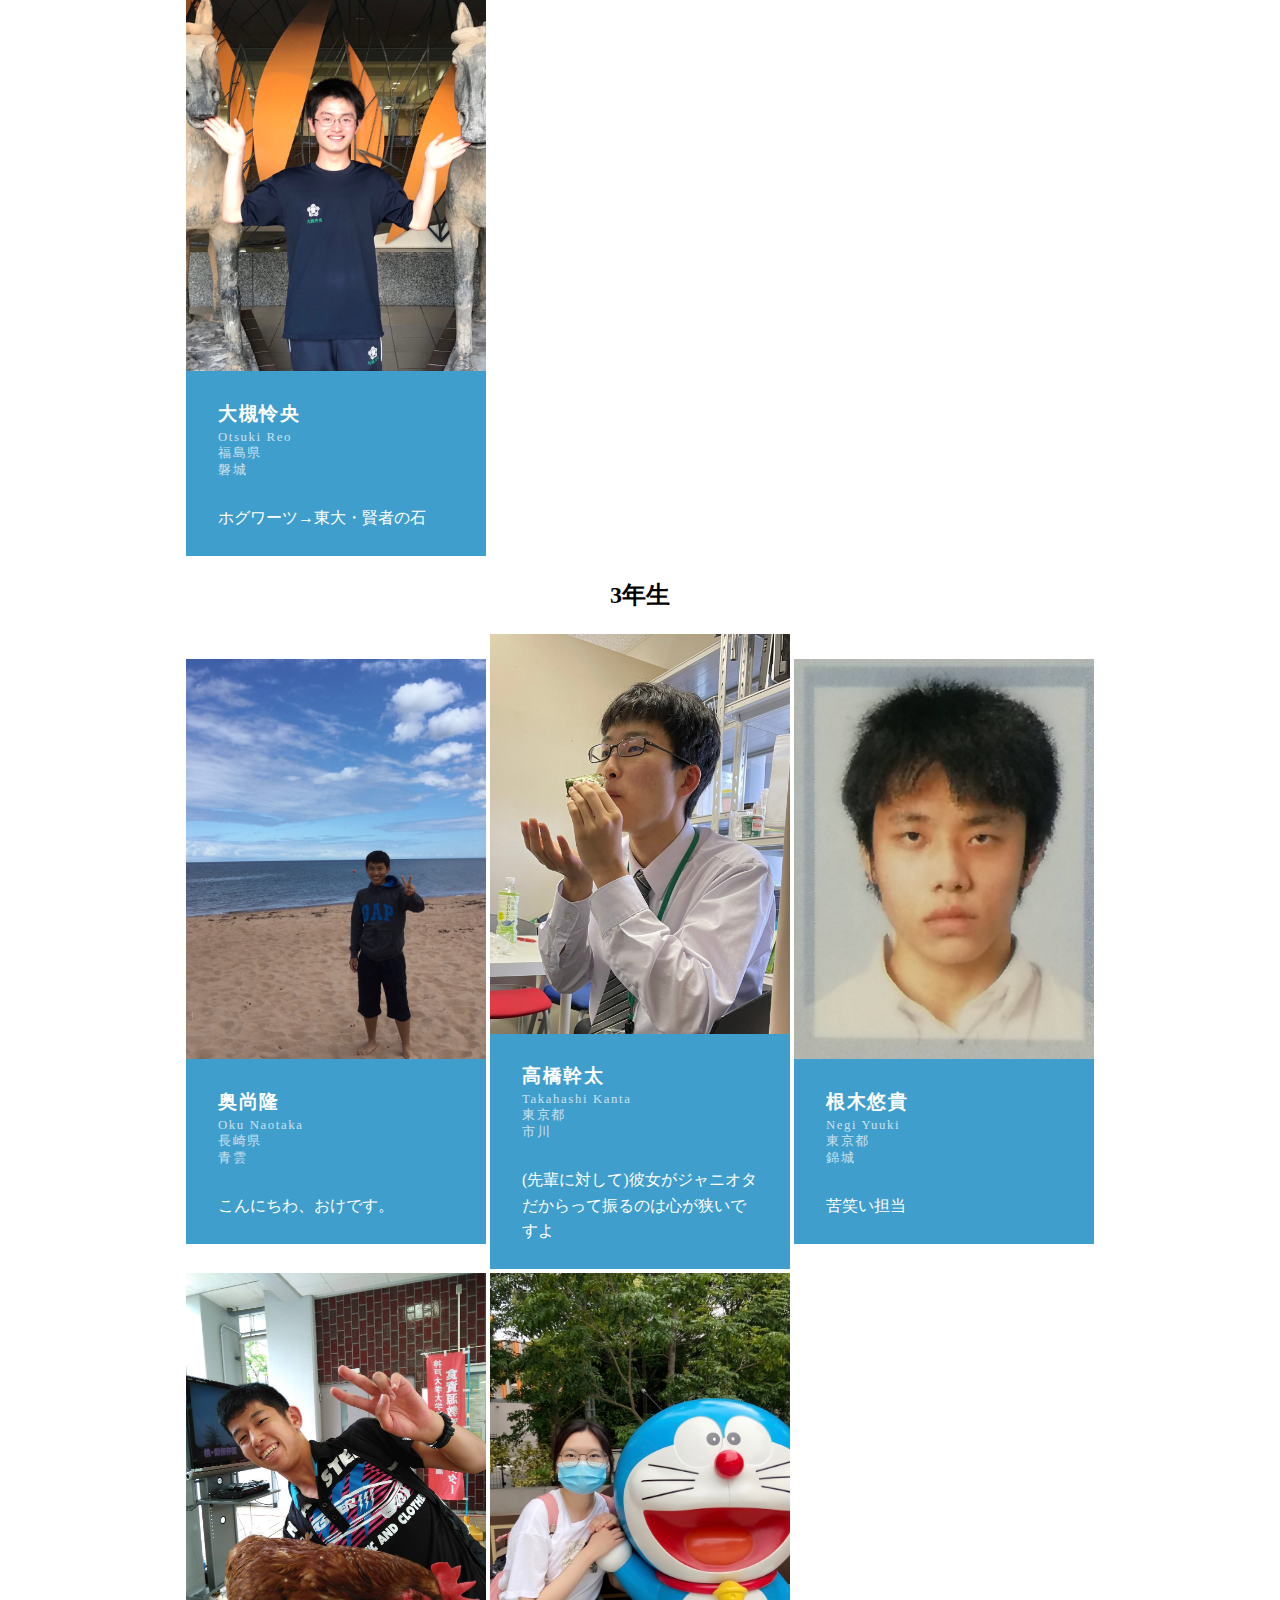
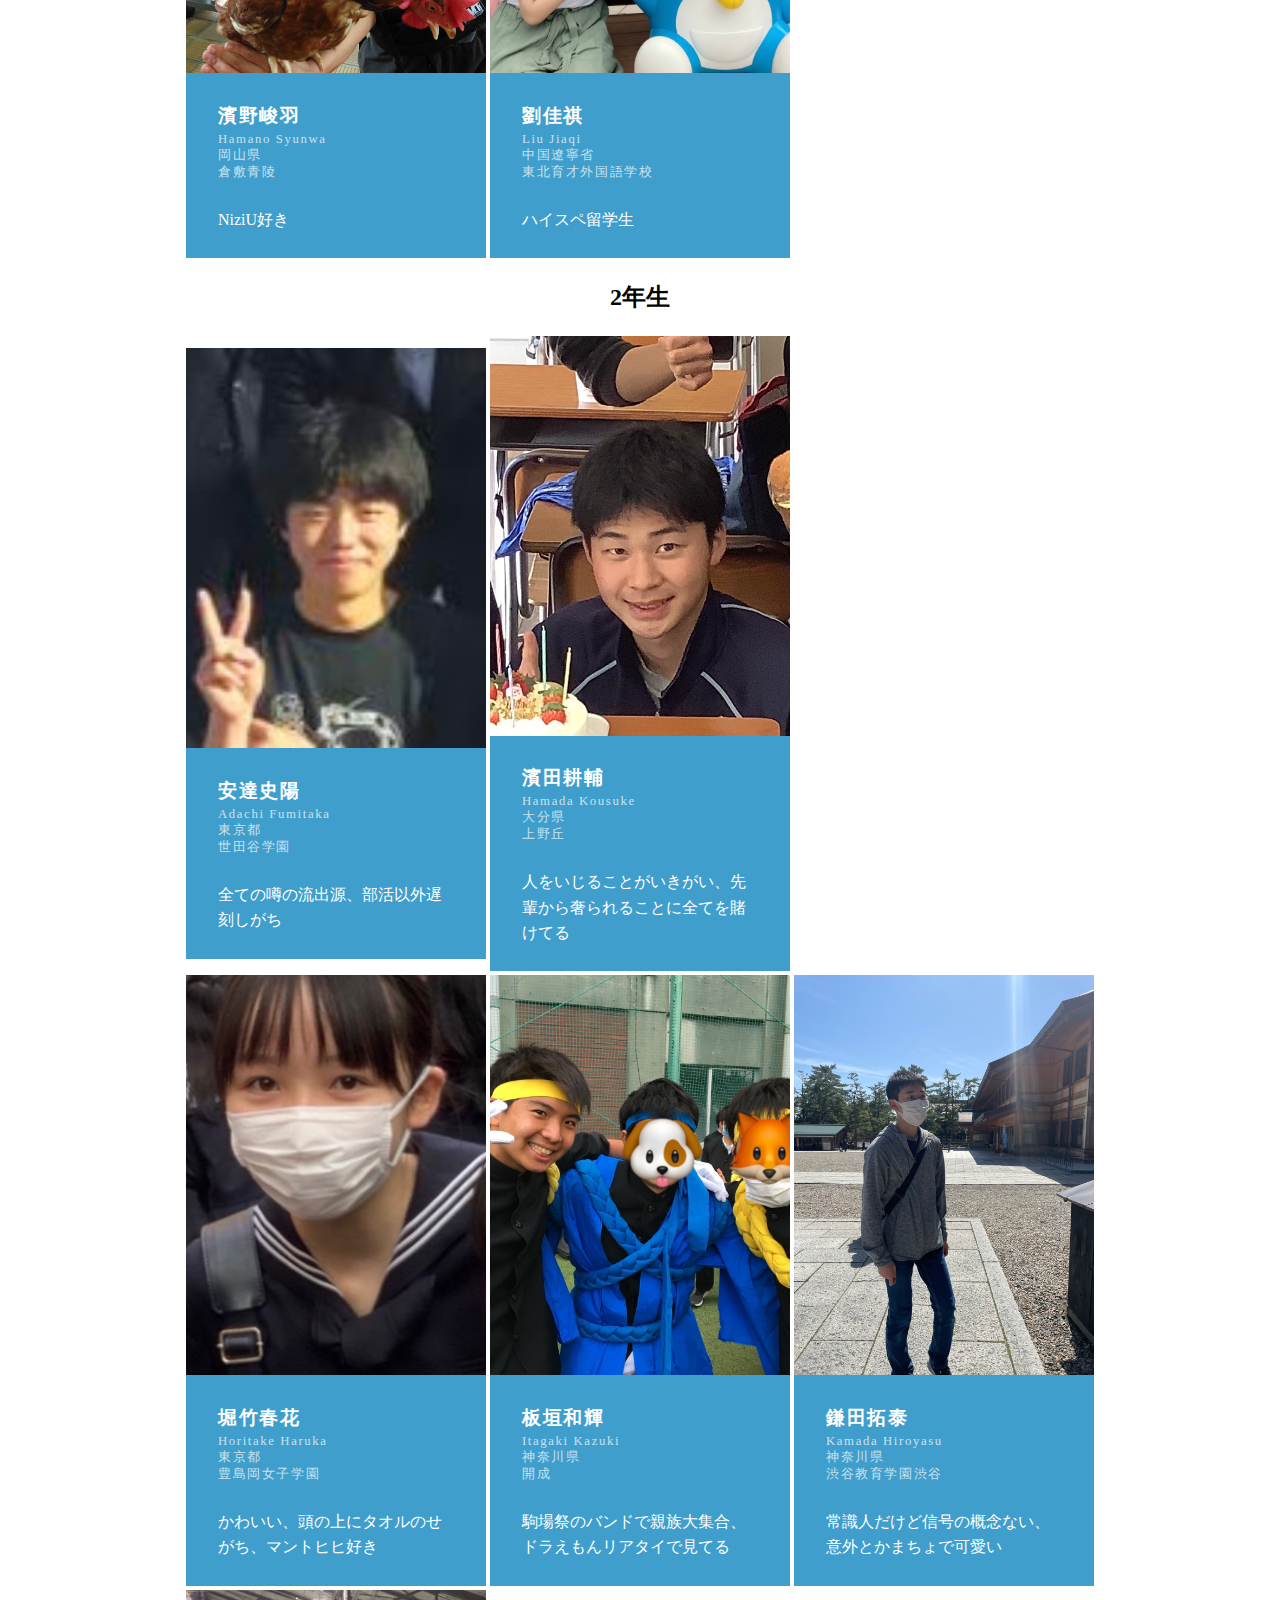
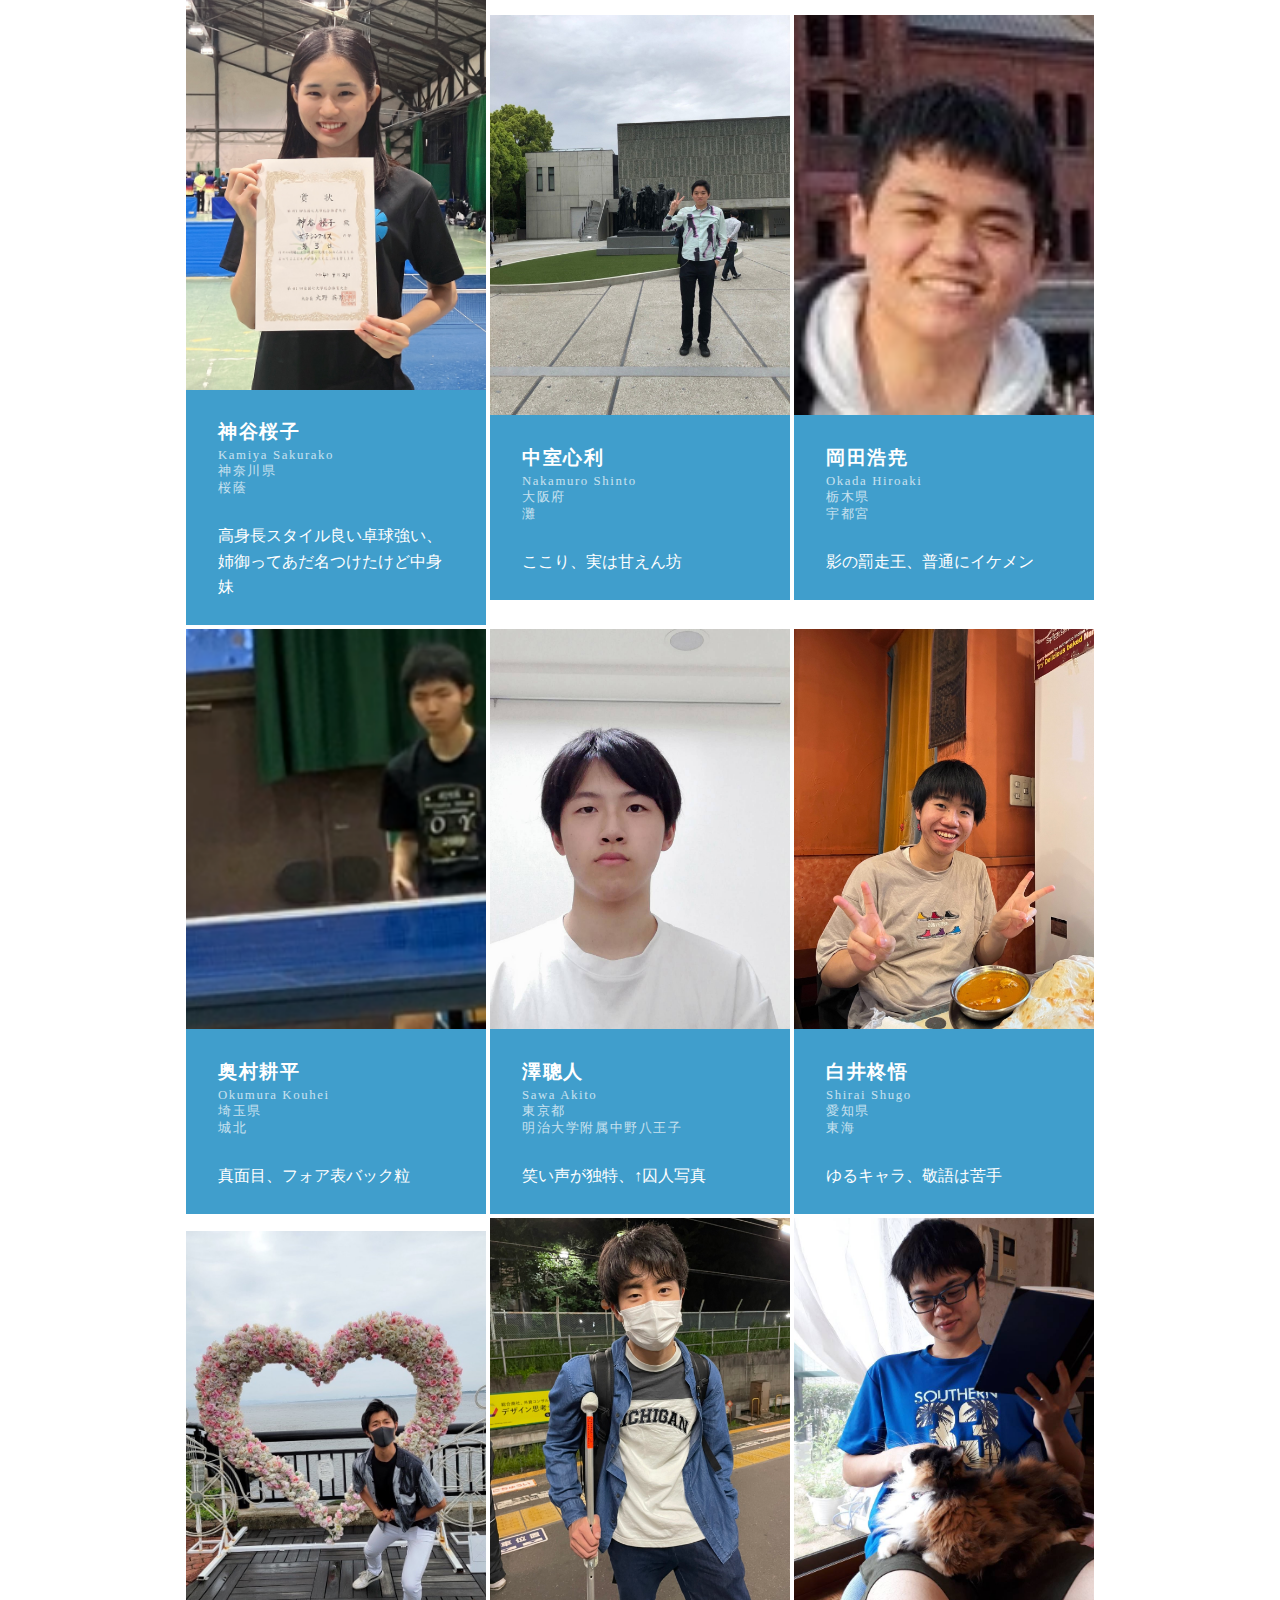
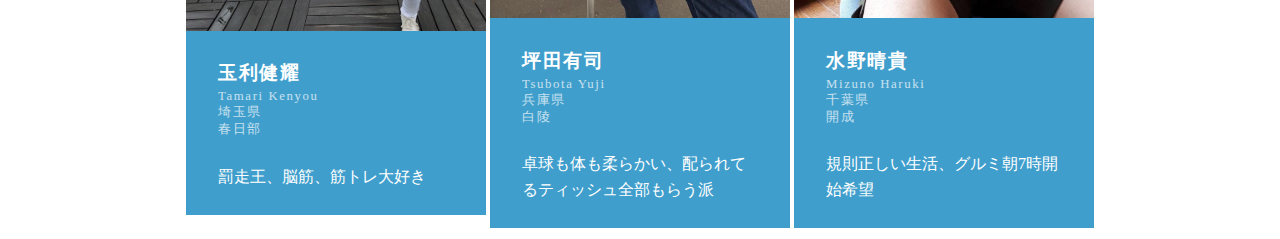
==== commit dd65340c: "Update index.html" ====
--- a/index.html
+++ b/index.html
@@ -445,7 +445,7 @@
             <tr>
                 <td>
                     <div class="profile">
-                    <img class="profile__img" src="images/Kamiya.jpg">
+                    <img class="profile__img" src="images/22_kamiya.jpeg">
                     <div class="profile__name">神谷桜子</div>
                     <div class="profile__yomi">Kamiya Sakurako</div>
                     <div class="profile__hometown">神奈川県</div>
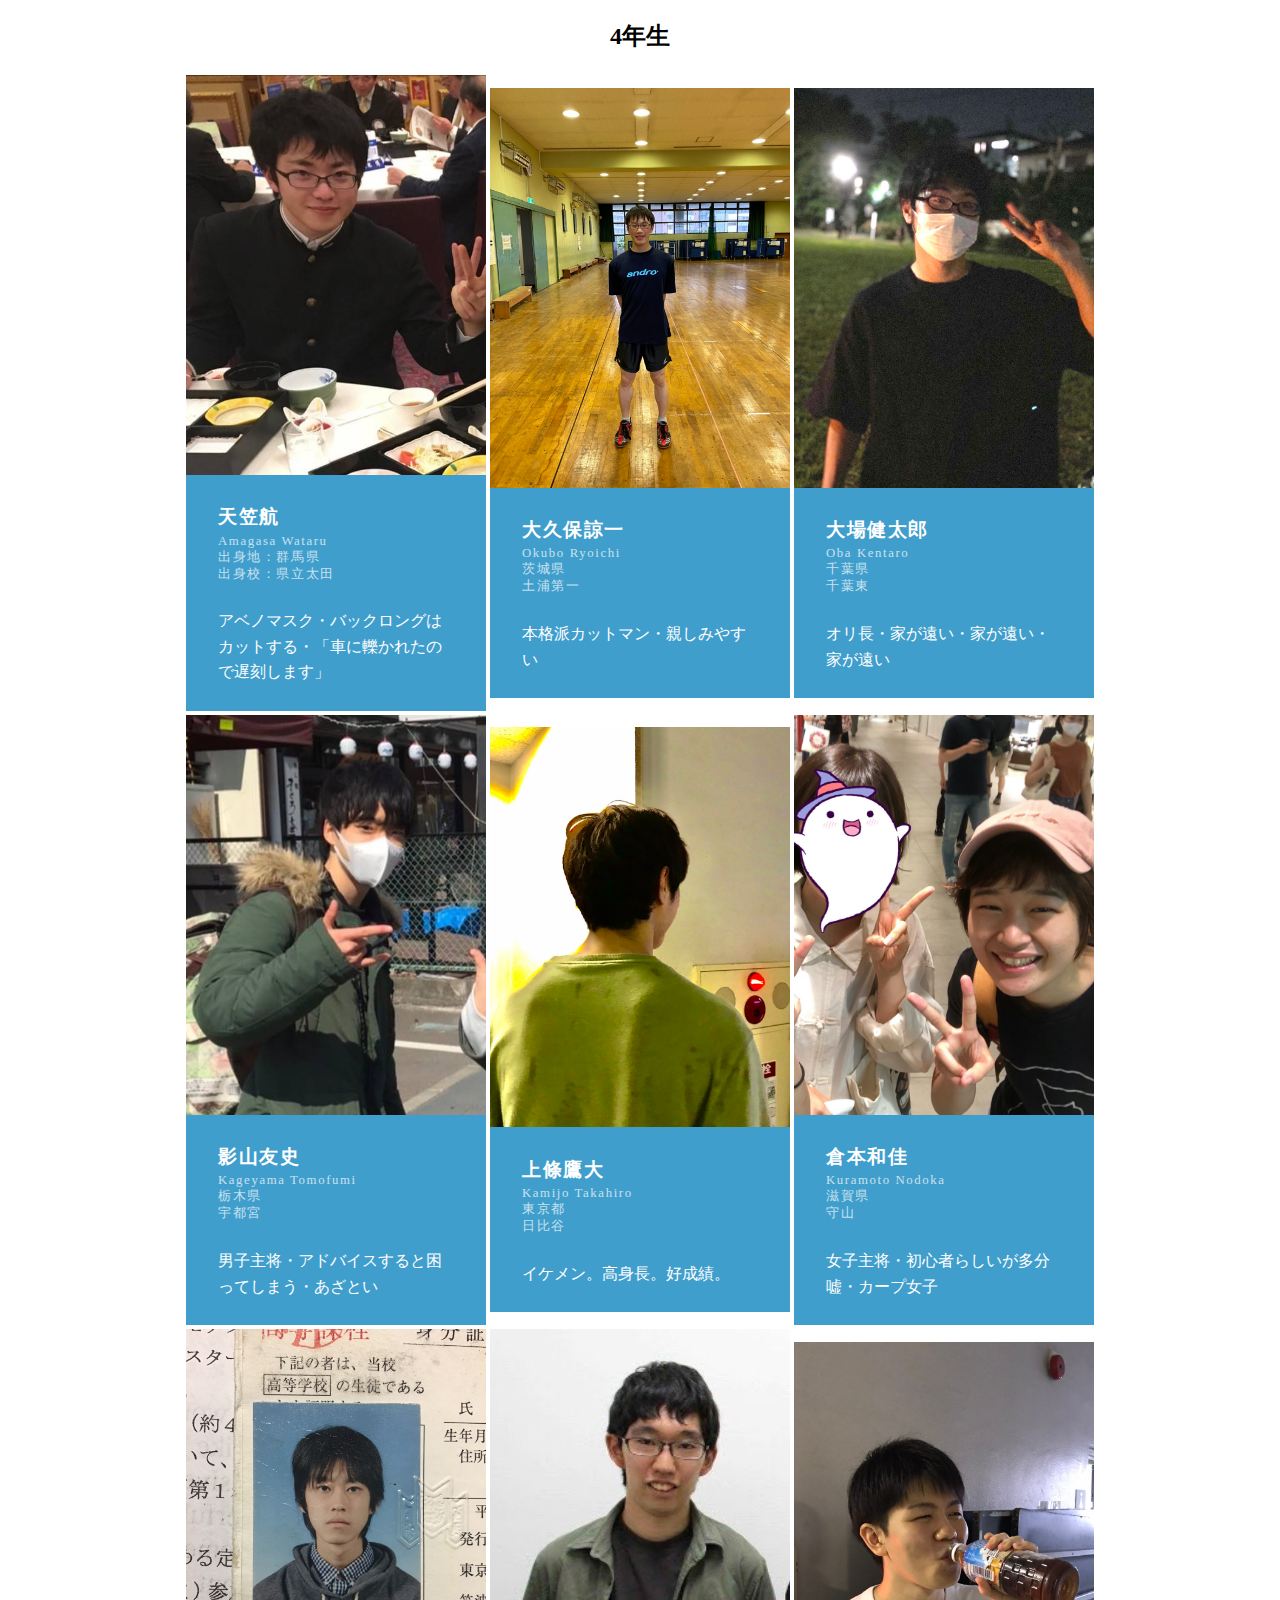
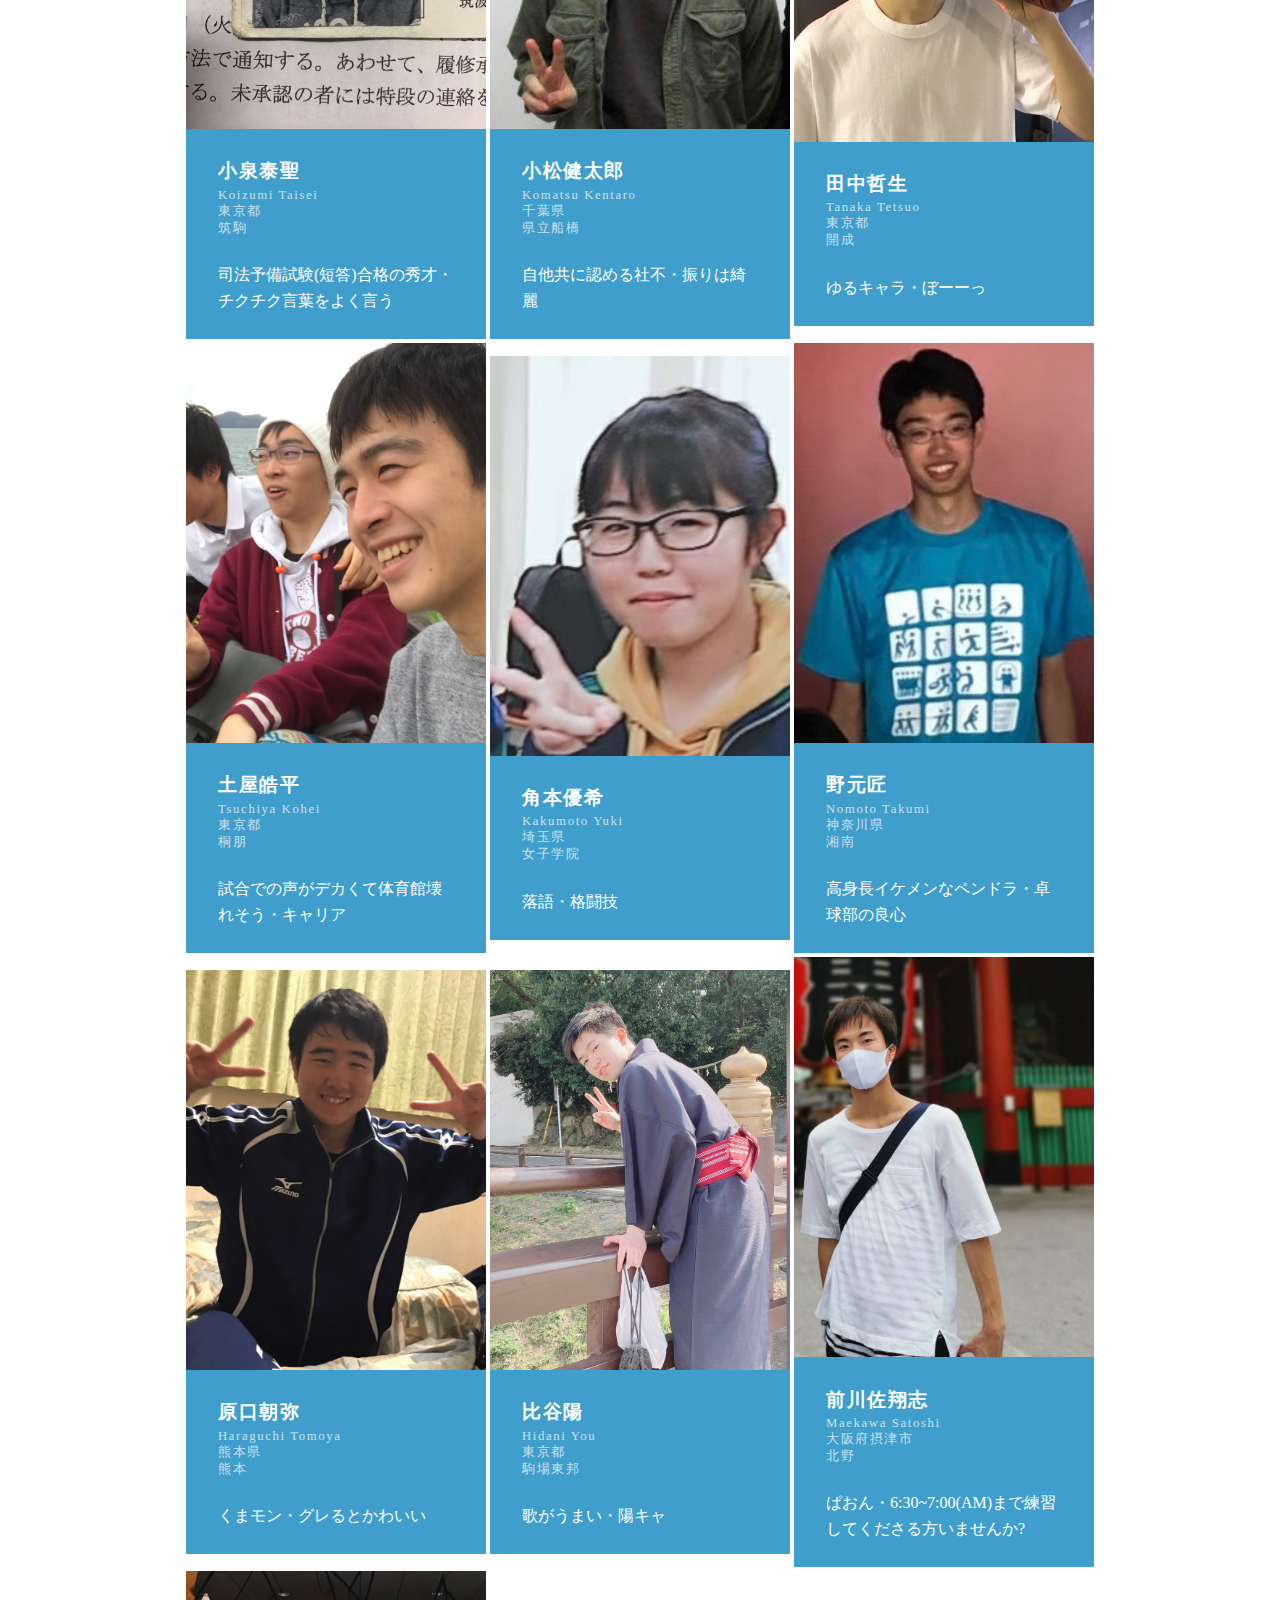
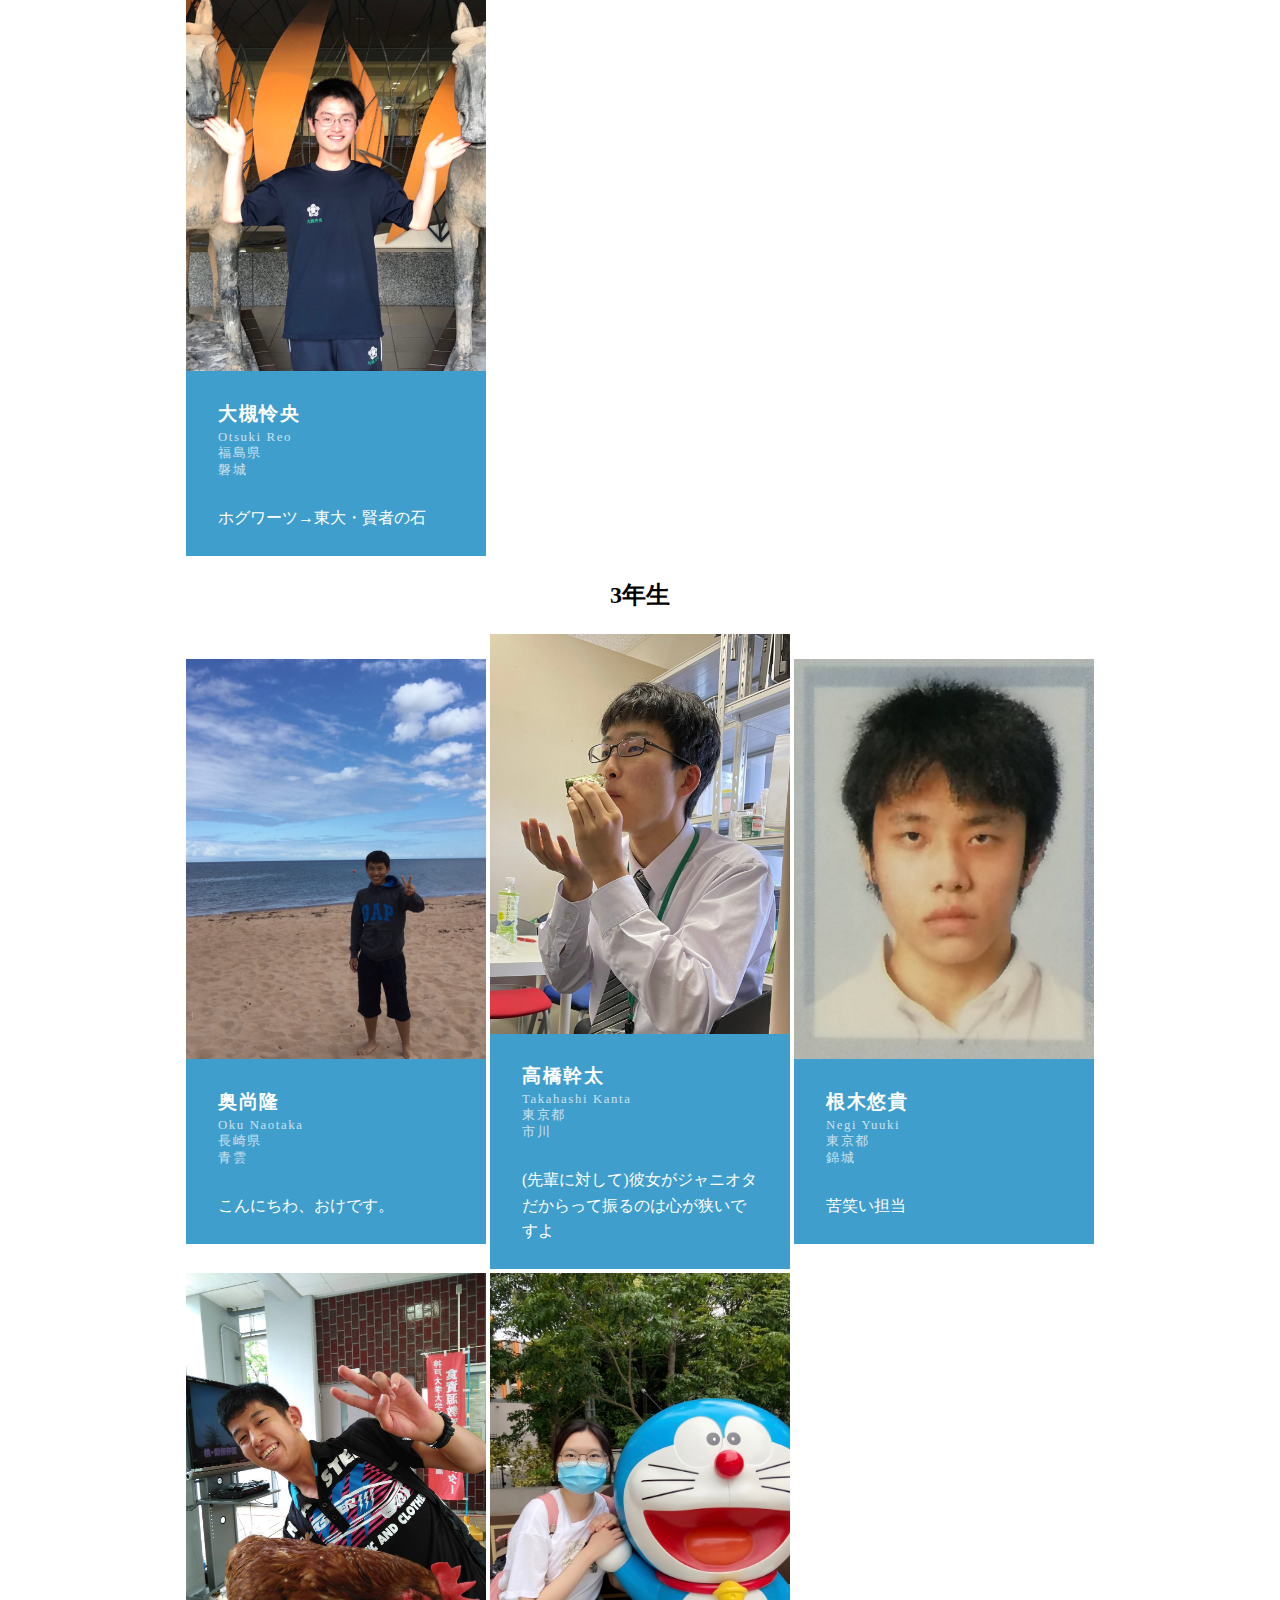
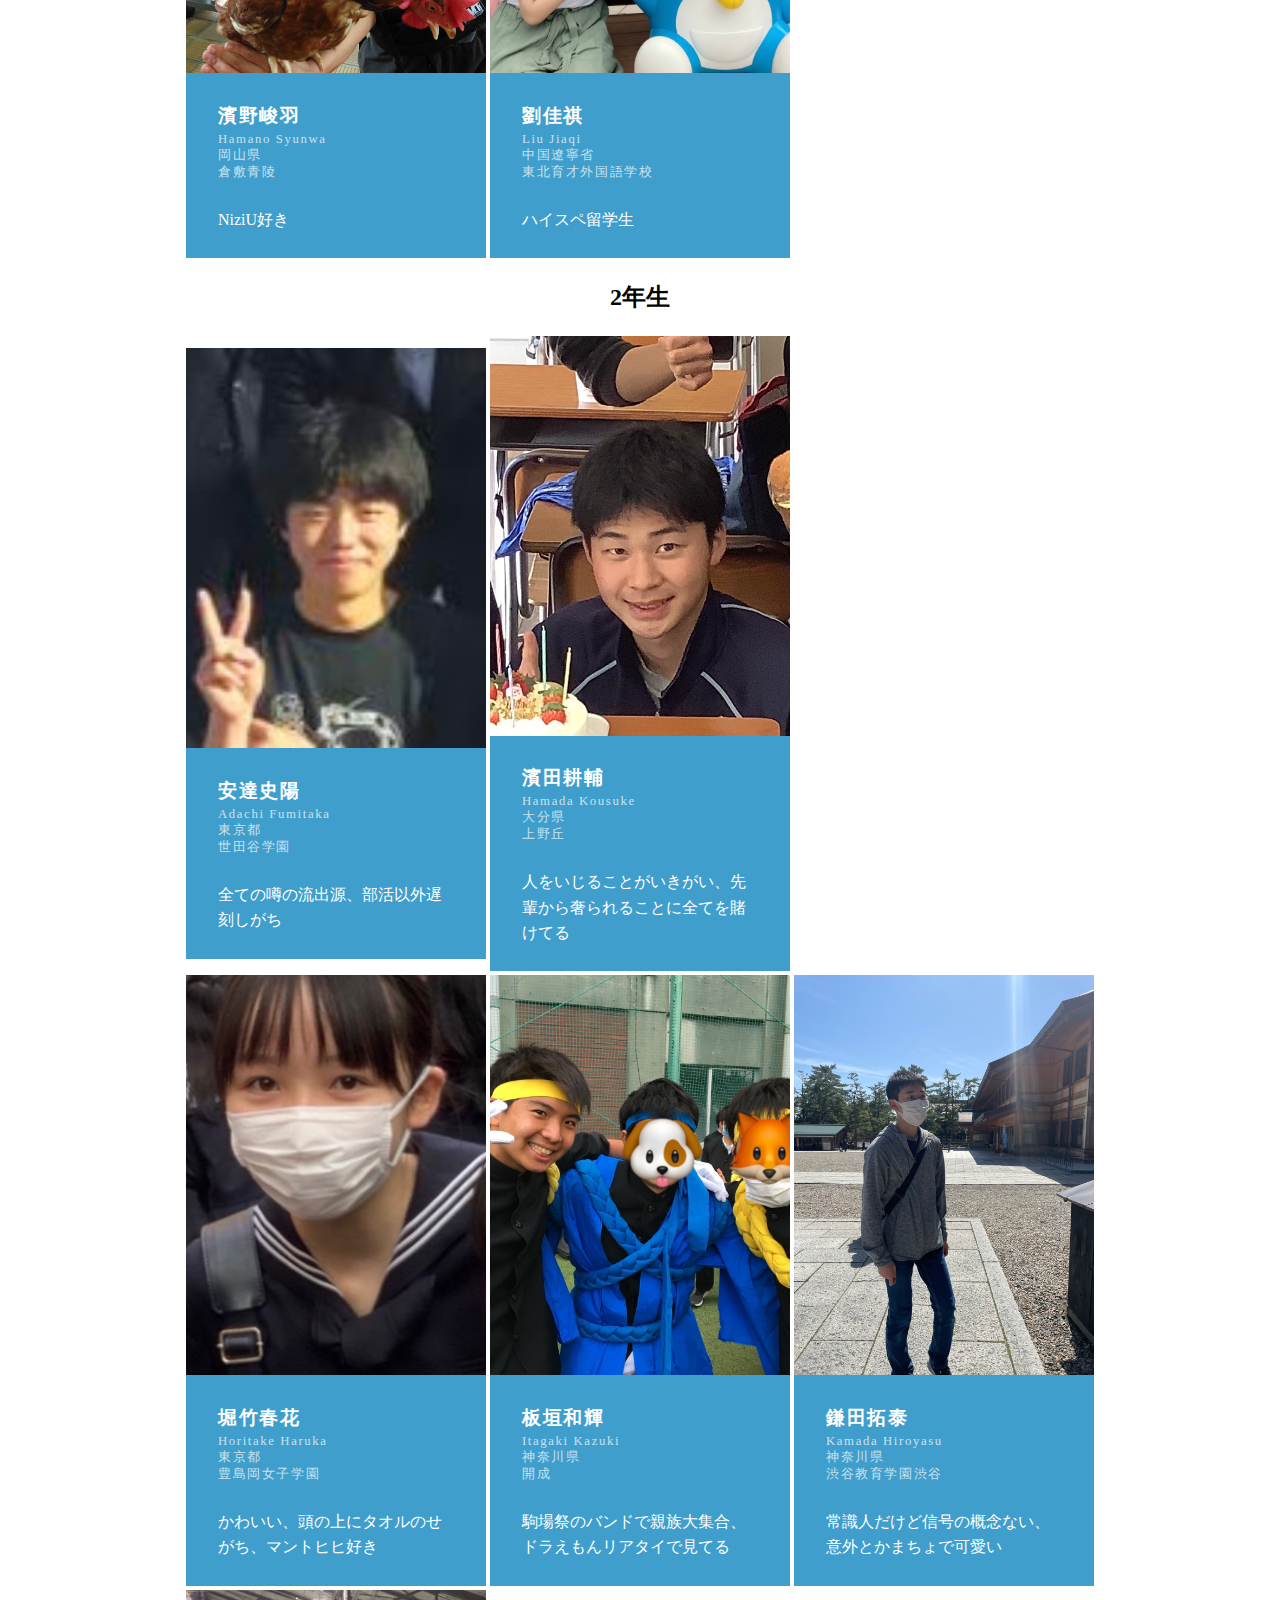
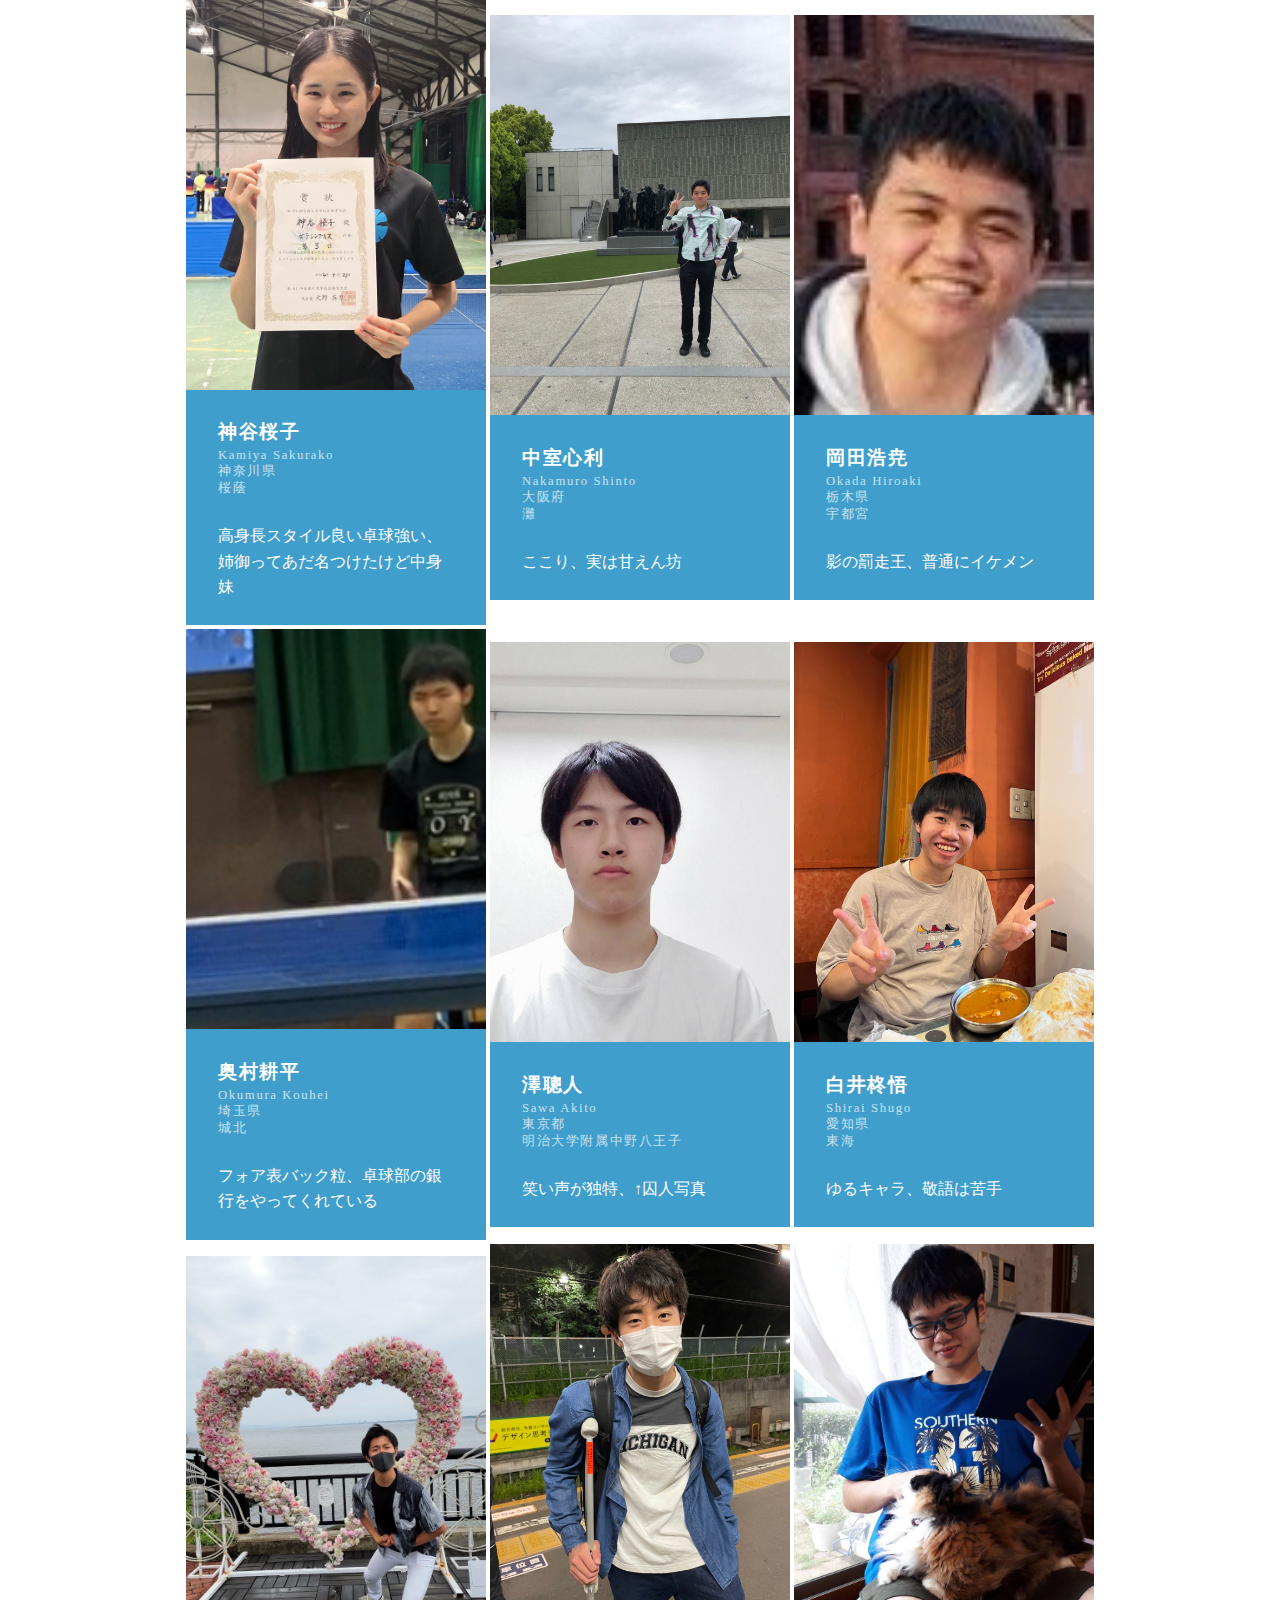
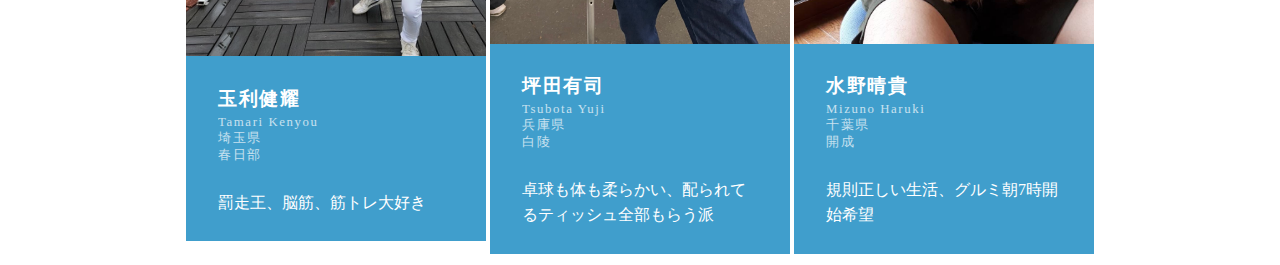
==== commit 0e4a50bd: "Update index.html" ====
--- a/index.html
+++ b/index.html
@@ -482,7 +482,7 @@
                     <div class="profile__yomi">Okumura Kouhei</div>
                     <div class="profile__hometown">埼玉県</div>
                     <div class="profile__former__school">城北</div>
-                    <div class="profile__desc">真面目、フォア表バック粒</div>
+                    <div class="profile__desc">フォア表バック粒、卓球部の銀行をやってくれている</div>
                     </div>
                 </td>
                 <td>
@@ -564,11 +564,11 @@
             </div></td>
         <td>
             <div class="profile">
-            <img class="profile__img" src="images/23_tanaka.jpeg">
+            <img class="profile__img" src="images/23_kitayama.jpeg">
             <div class="profile__name">北山友也</div>
-            <div class="profile__yomi"></div>
-            <div class="profile__hometown"></div>
-           <div class="profile__former__school"></div>
+            <div class="profile__yomi">Kitayama Tomoya</div>
+            <div class="profile__hometown">千葉県</div>
+           <div class="profile__former__school">木更津</div>
            <div class="profile__desc"></div>
            </div></td>
     </tr>
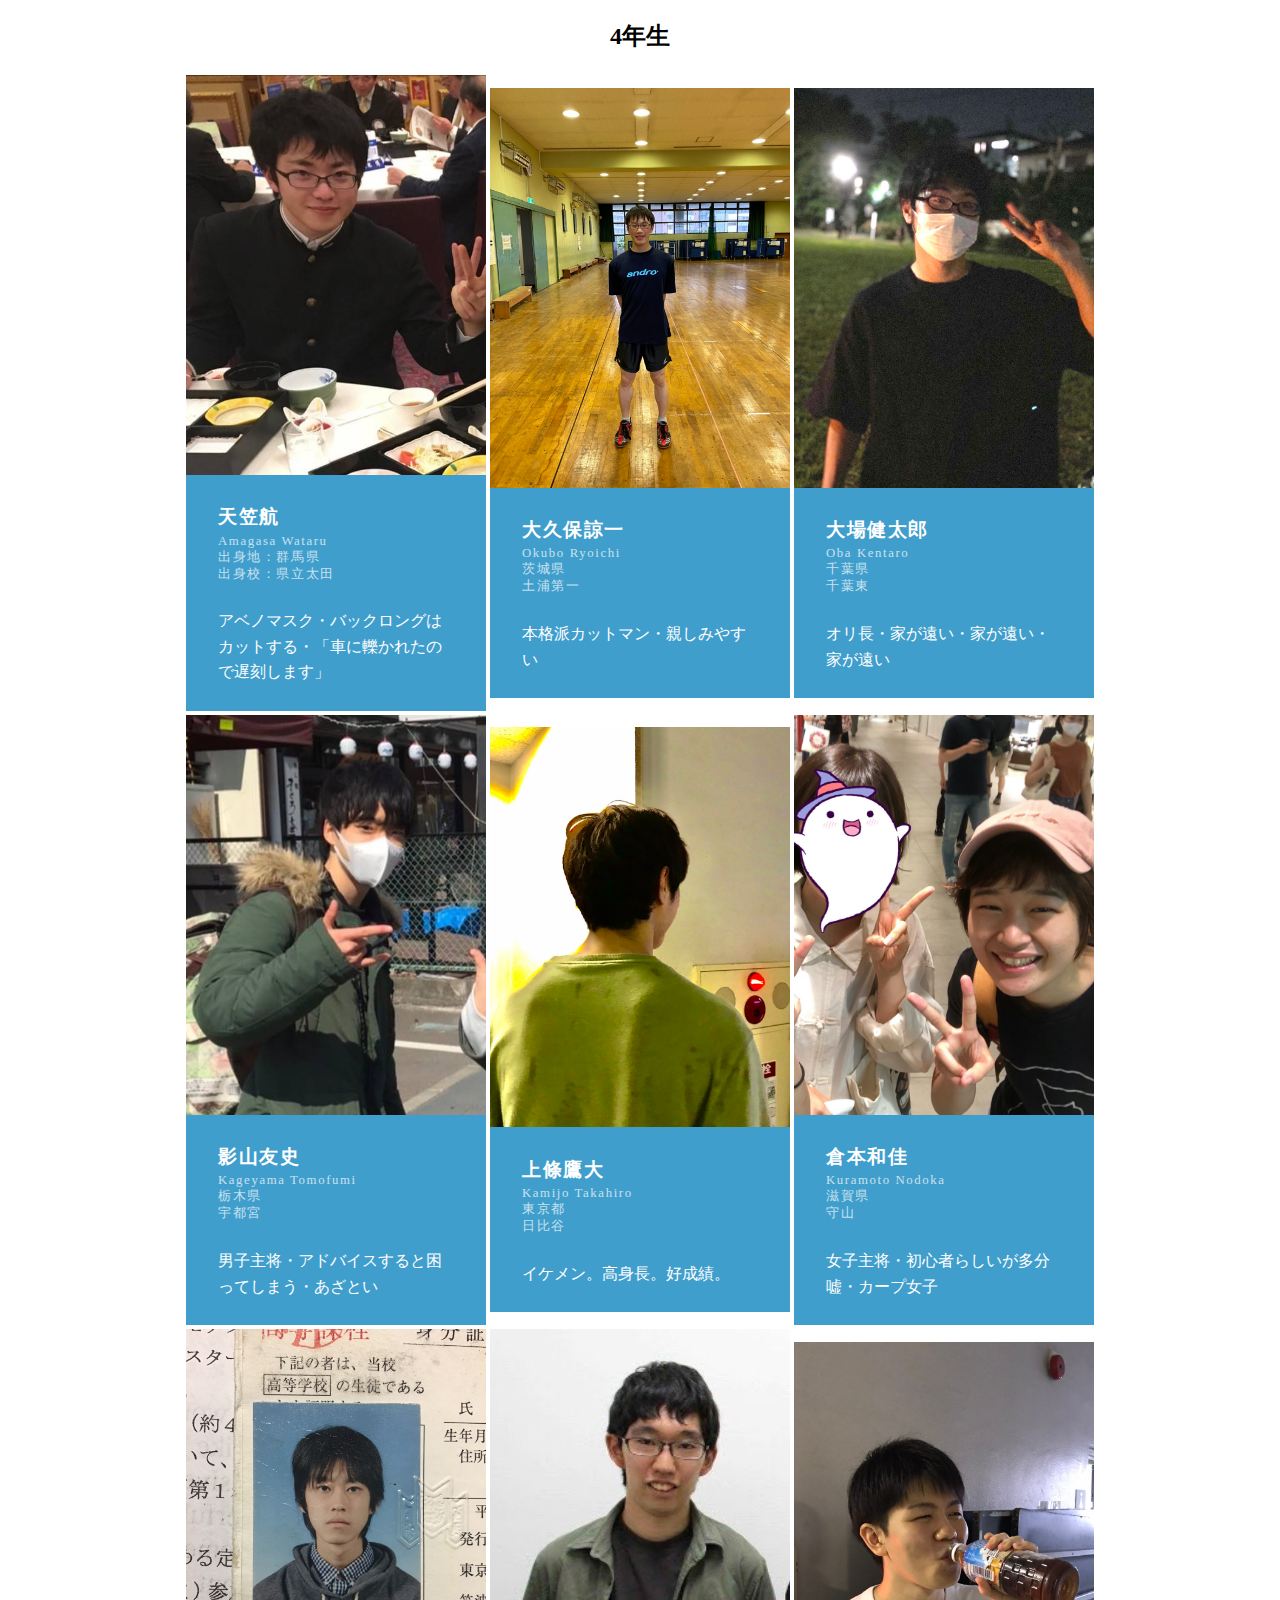
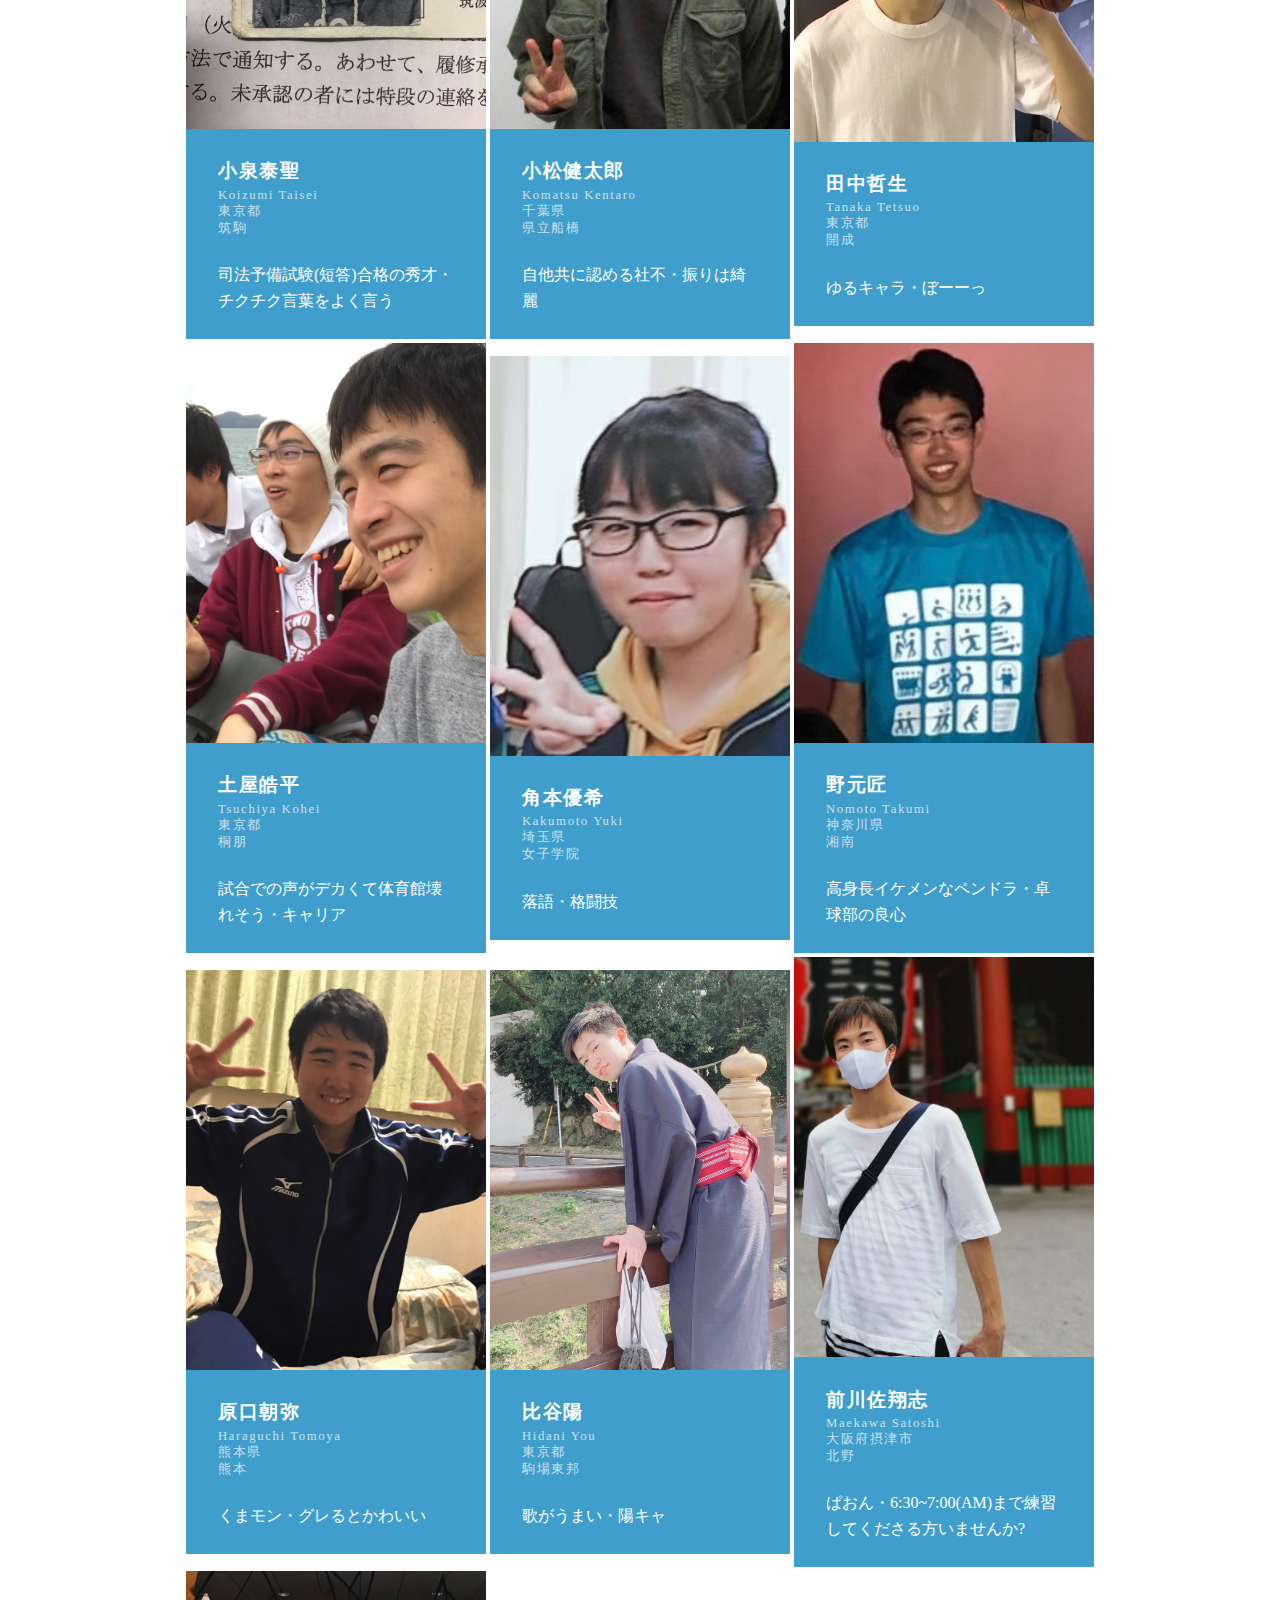
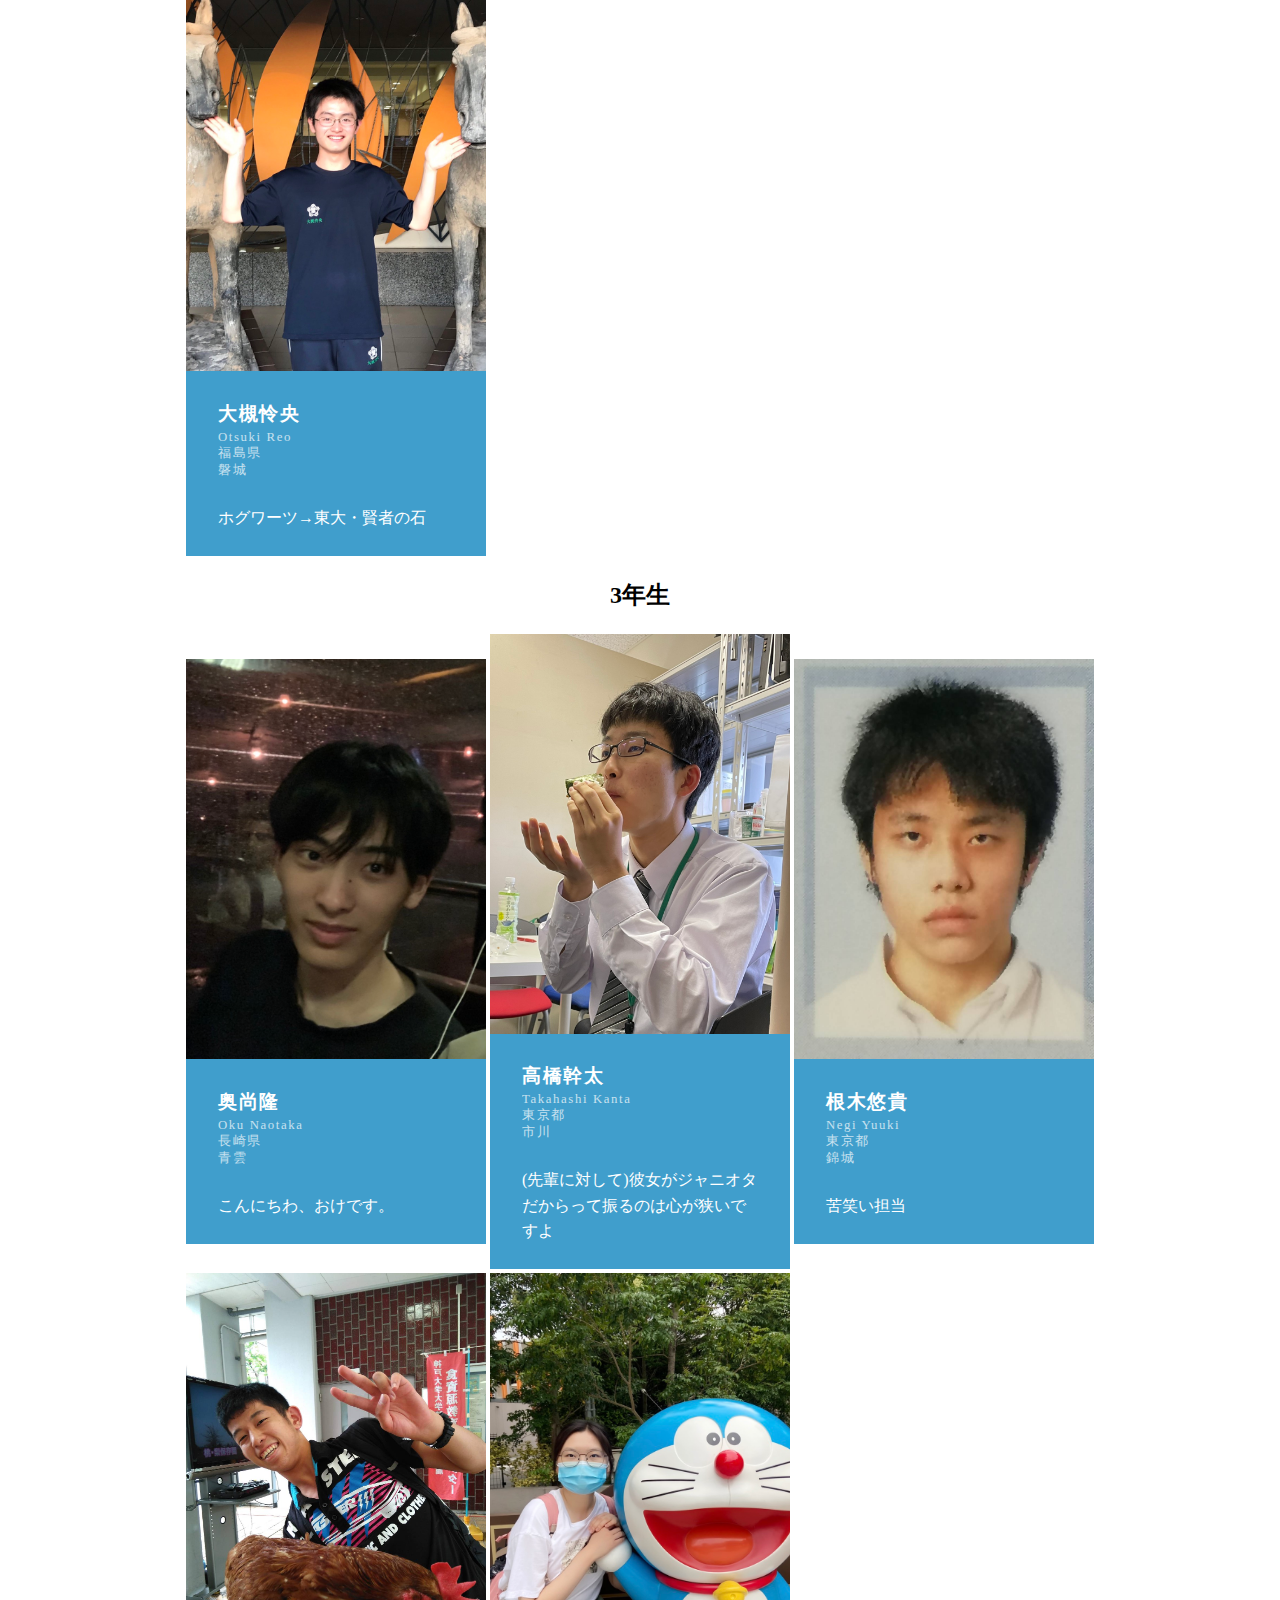
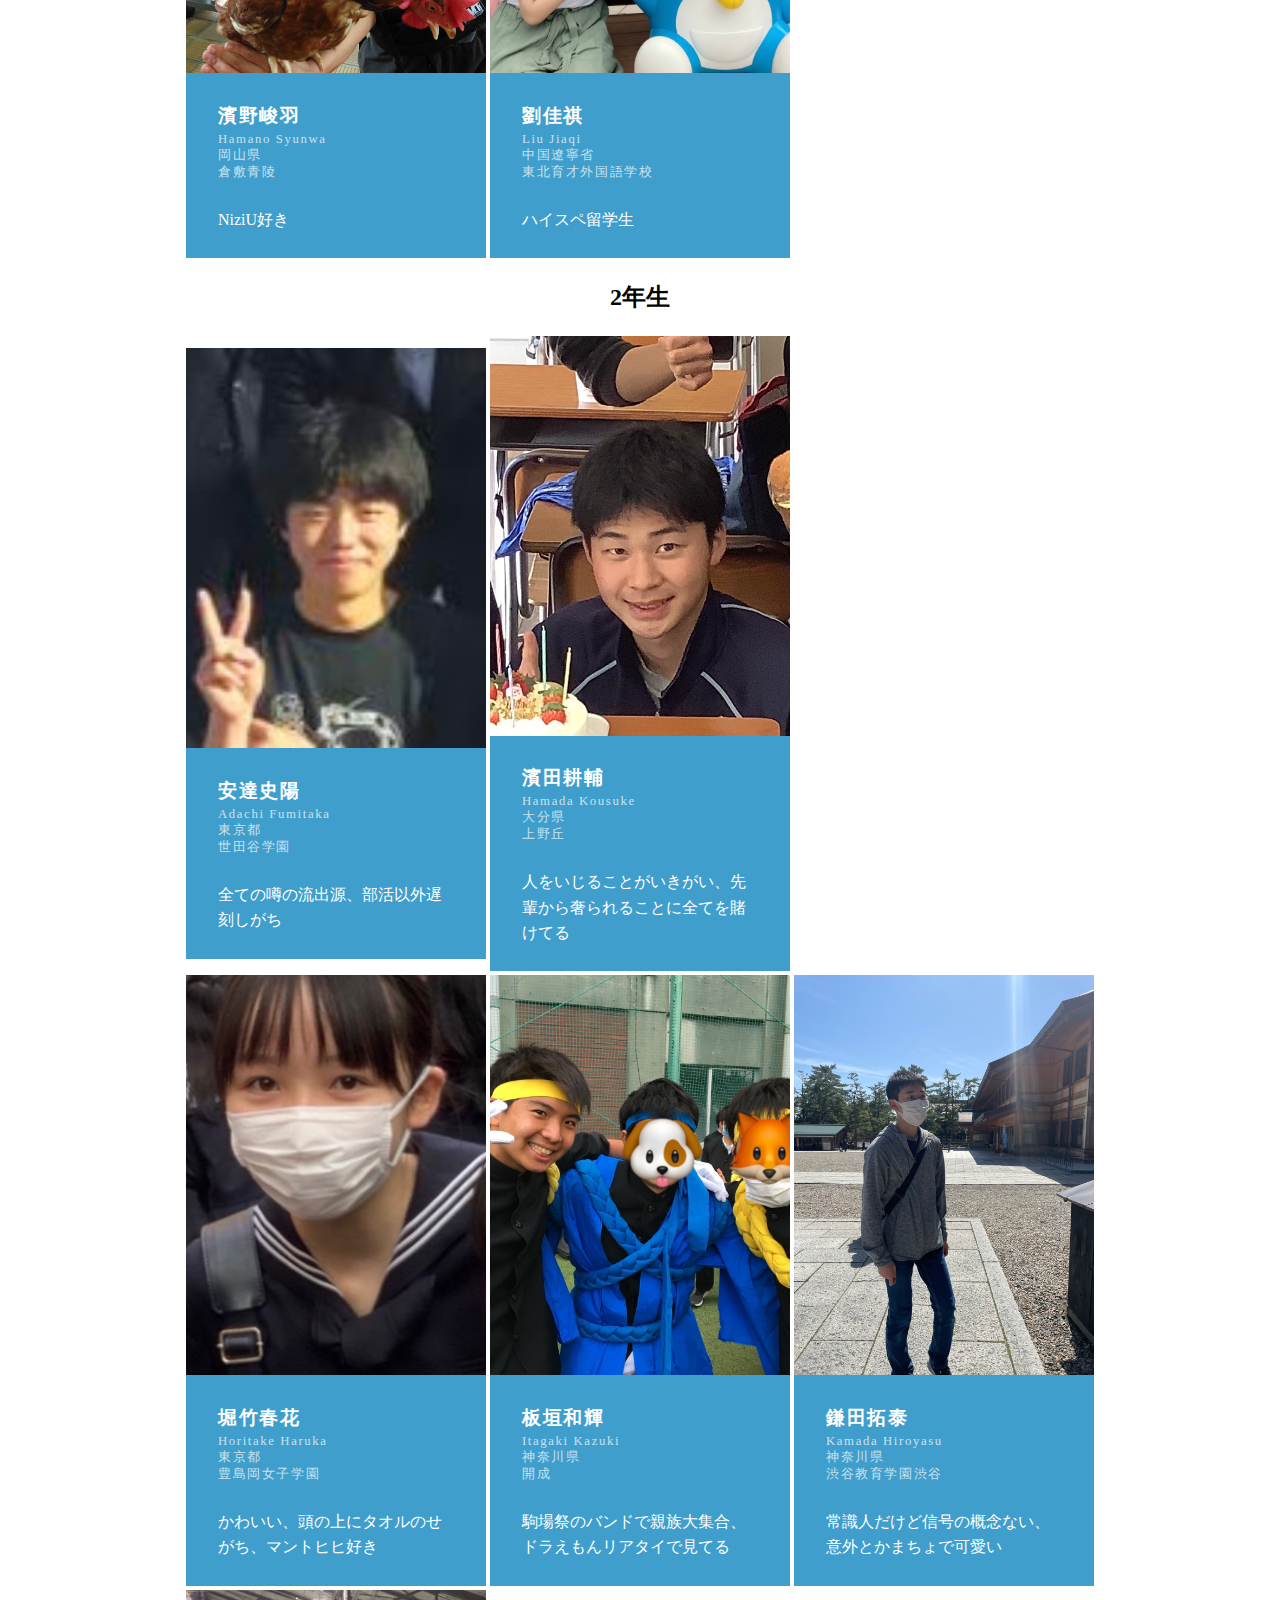
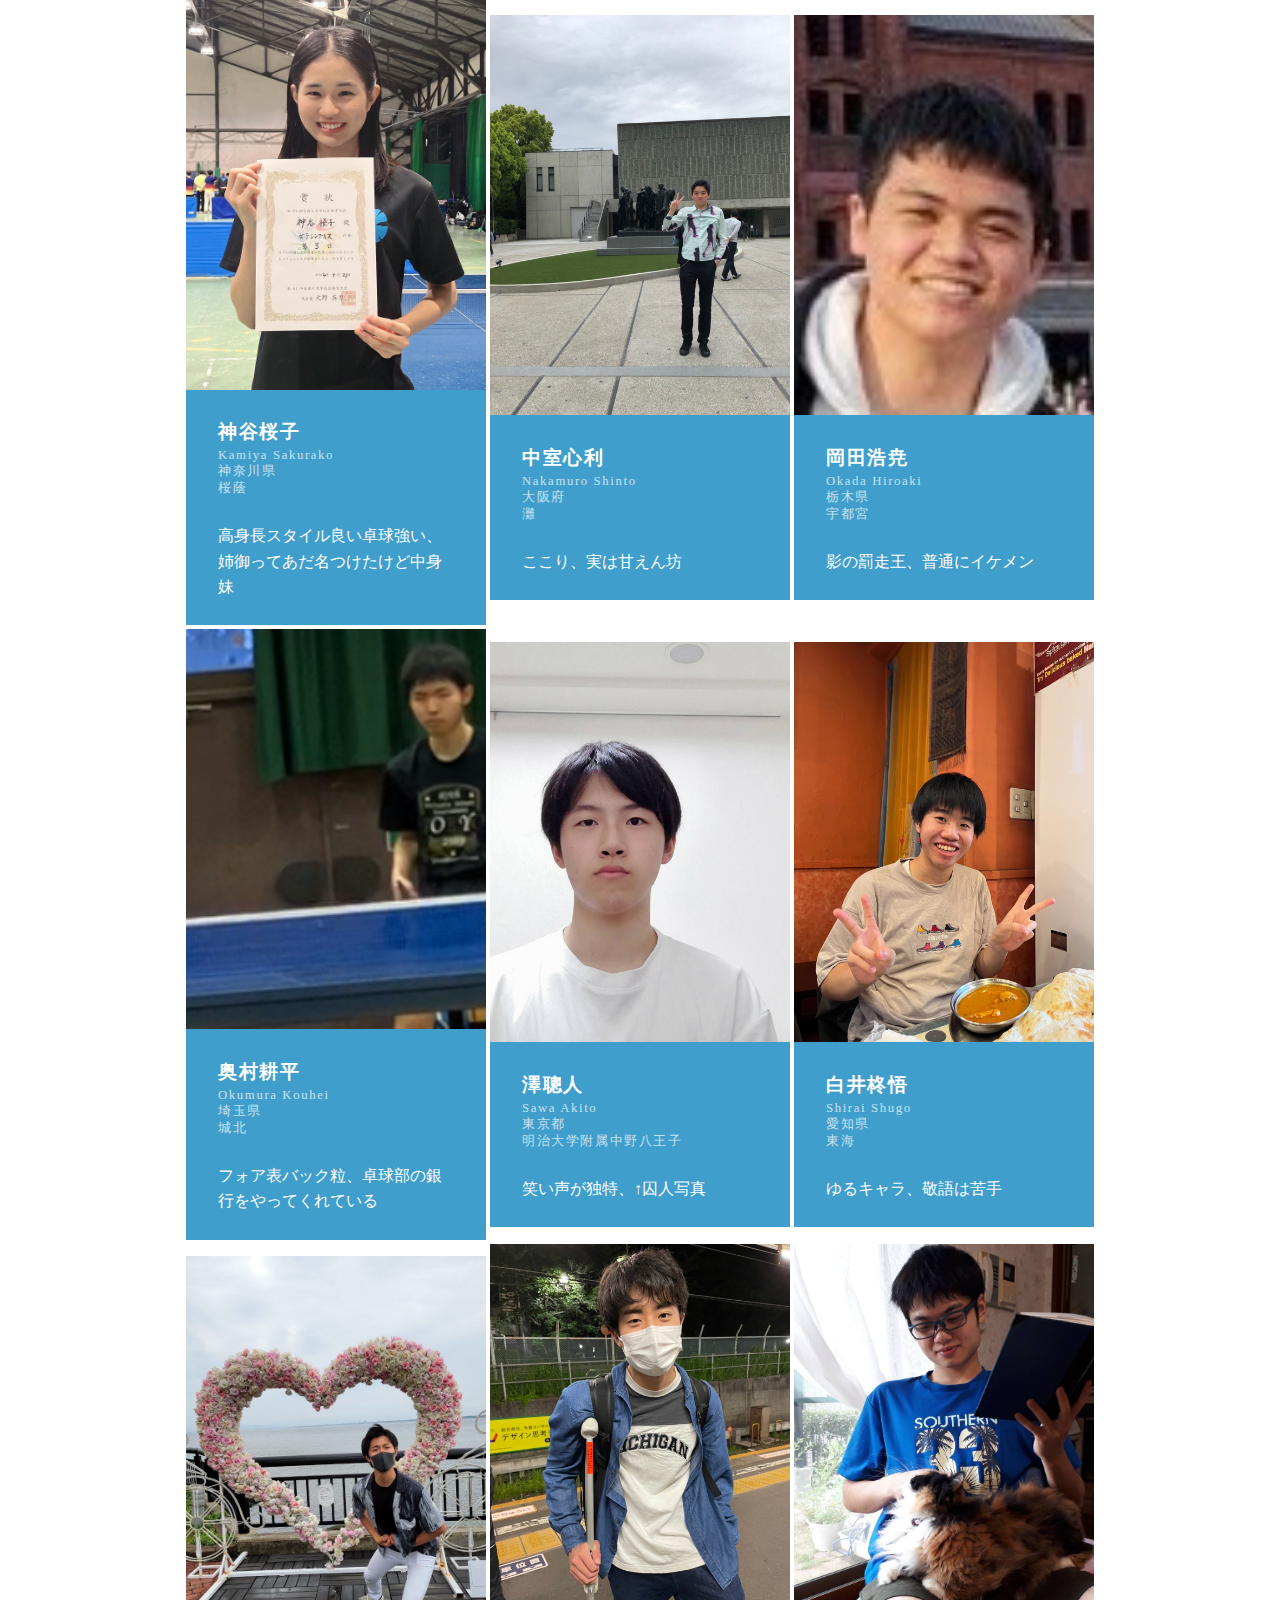
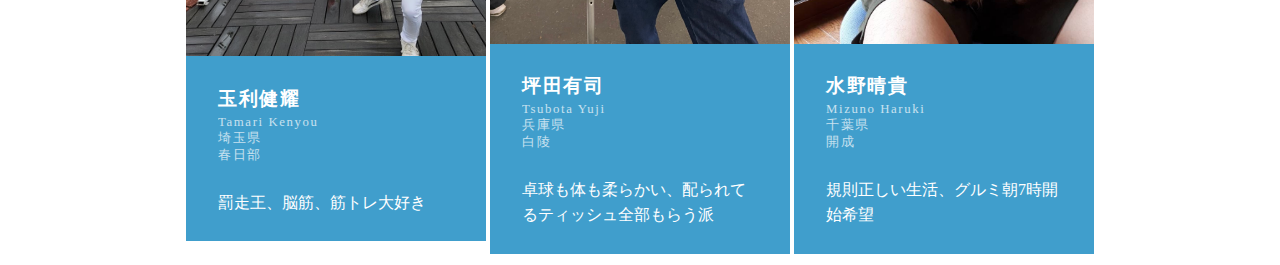
==== commit d14205ca: "Update index.html" ====
--- a/index.html
+++ b/index.html
@@ -318,7 +318,7 @@
                 <tr>
                     <td>
                         <div class="profile">
-                        <img class="profile__img" src="images/oku.jpg">
+                        <img class="profile__img" src="images/21_oku.png">
                         <div class="profile__name">奥尚隆</div>
                         <div class="profile__yomi">Oku Naotaka</div>
                         <div class="profile__hometown">長崎県</div>
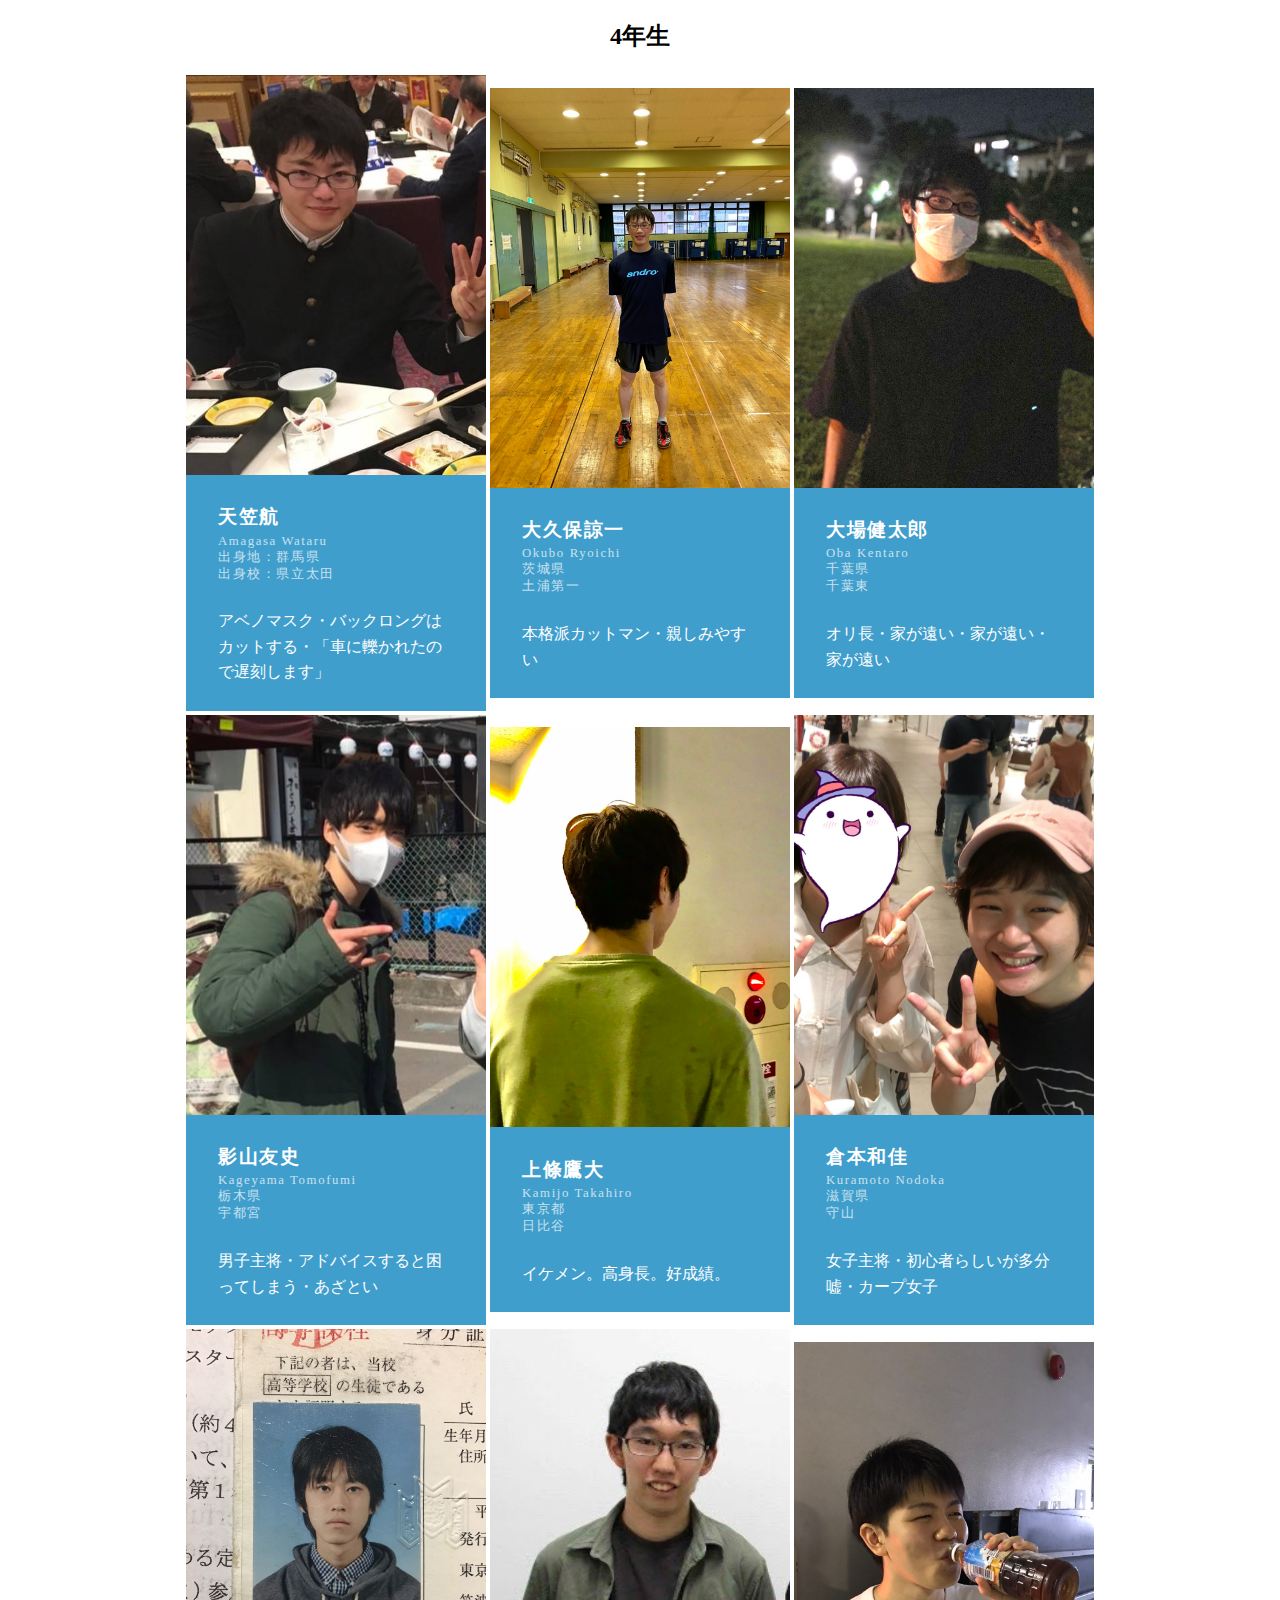
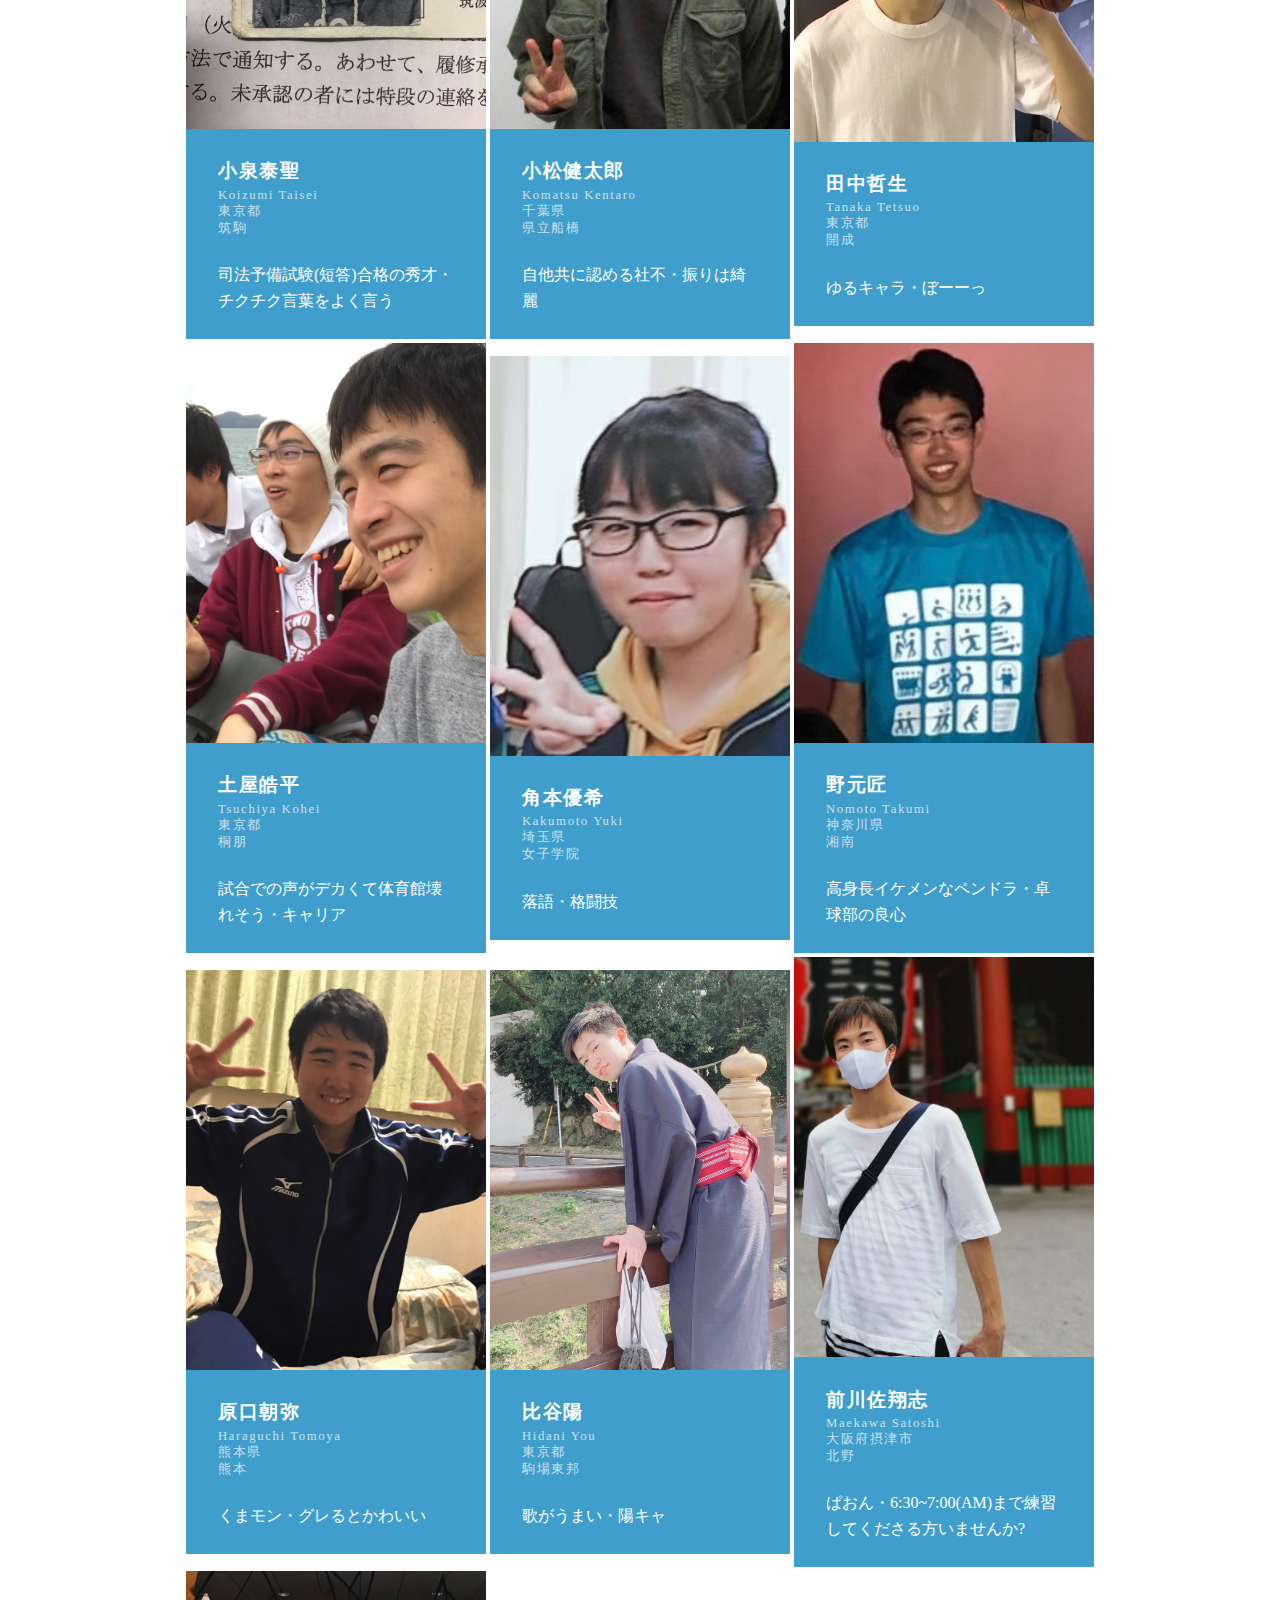
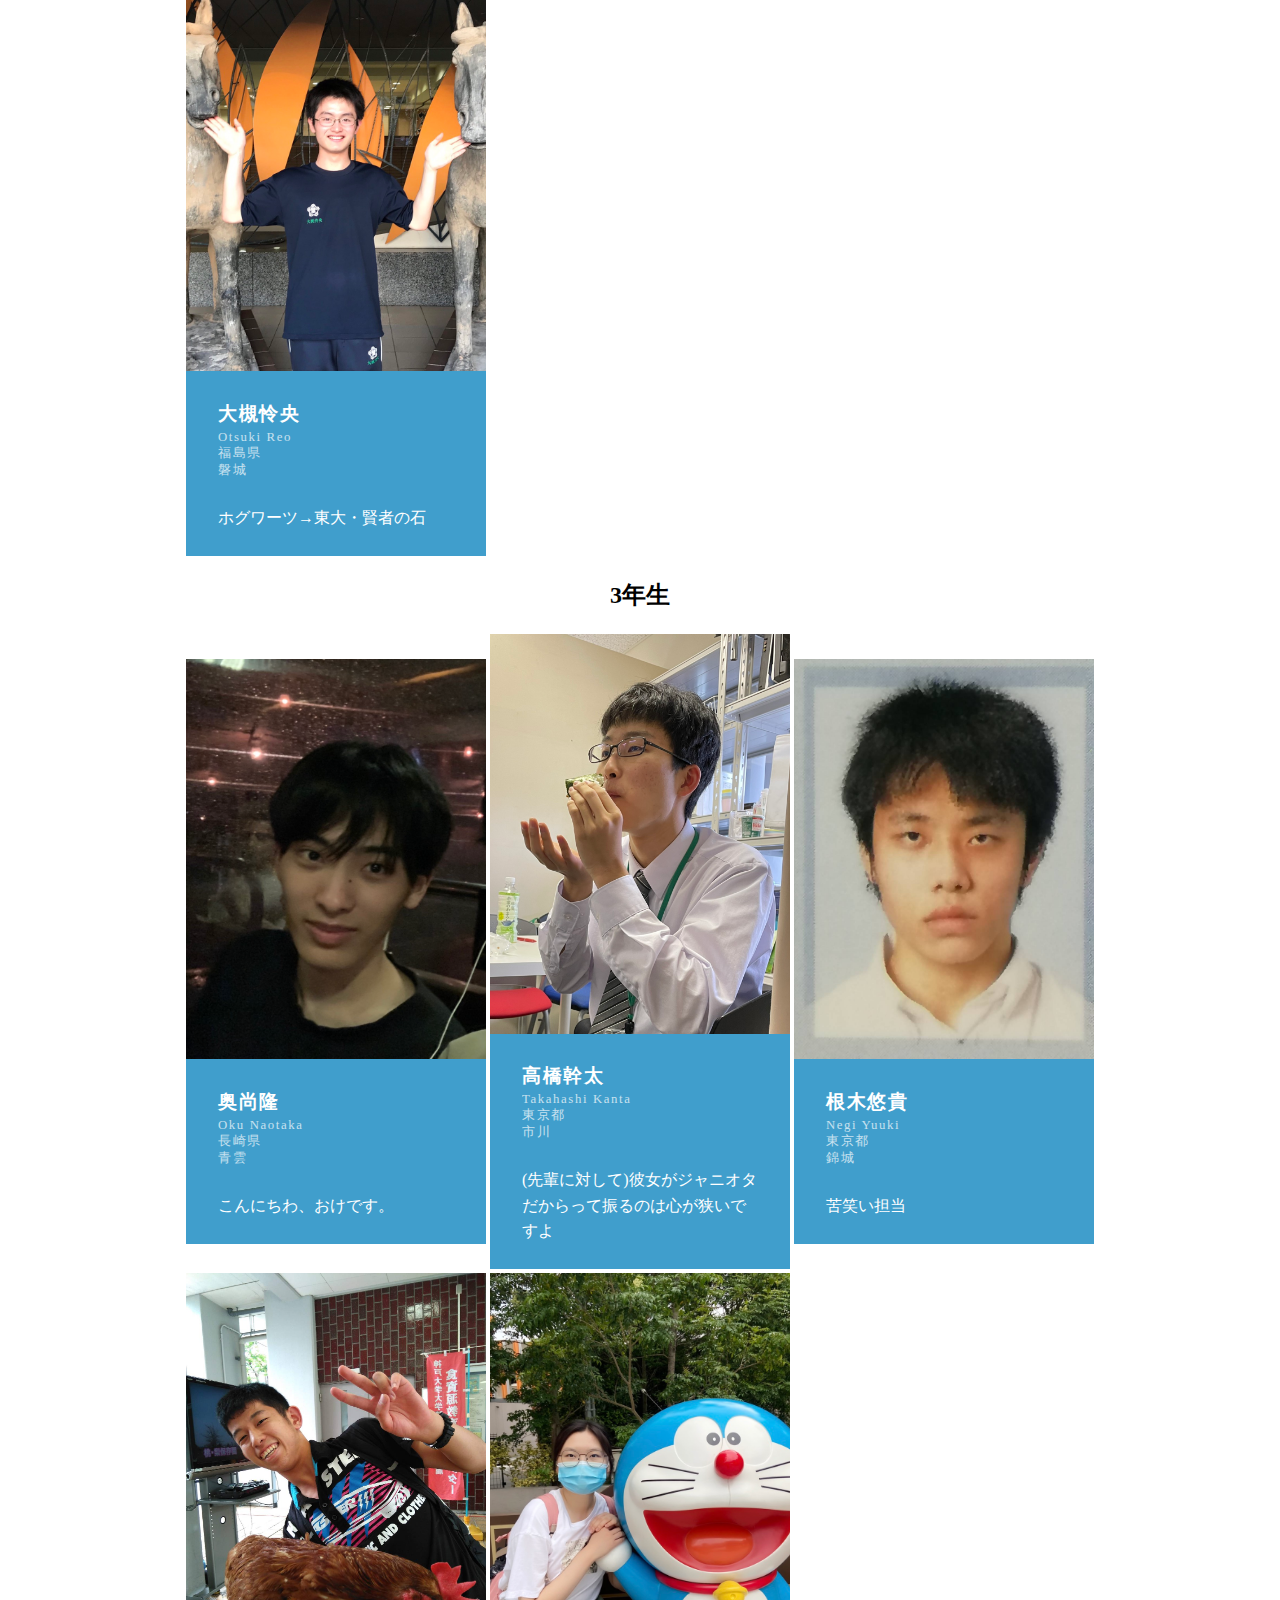
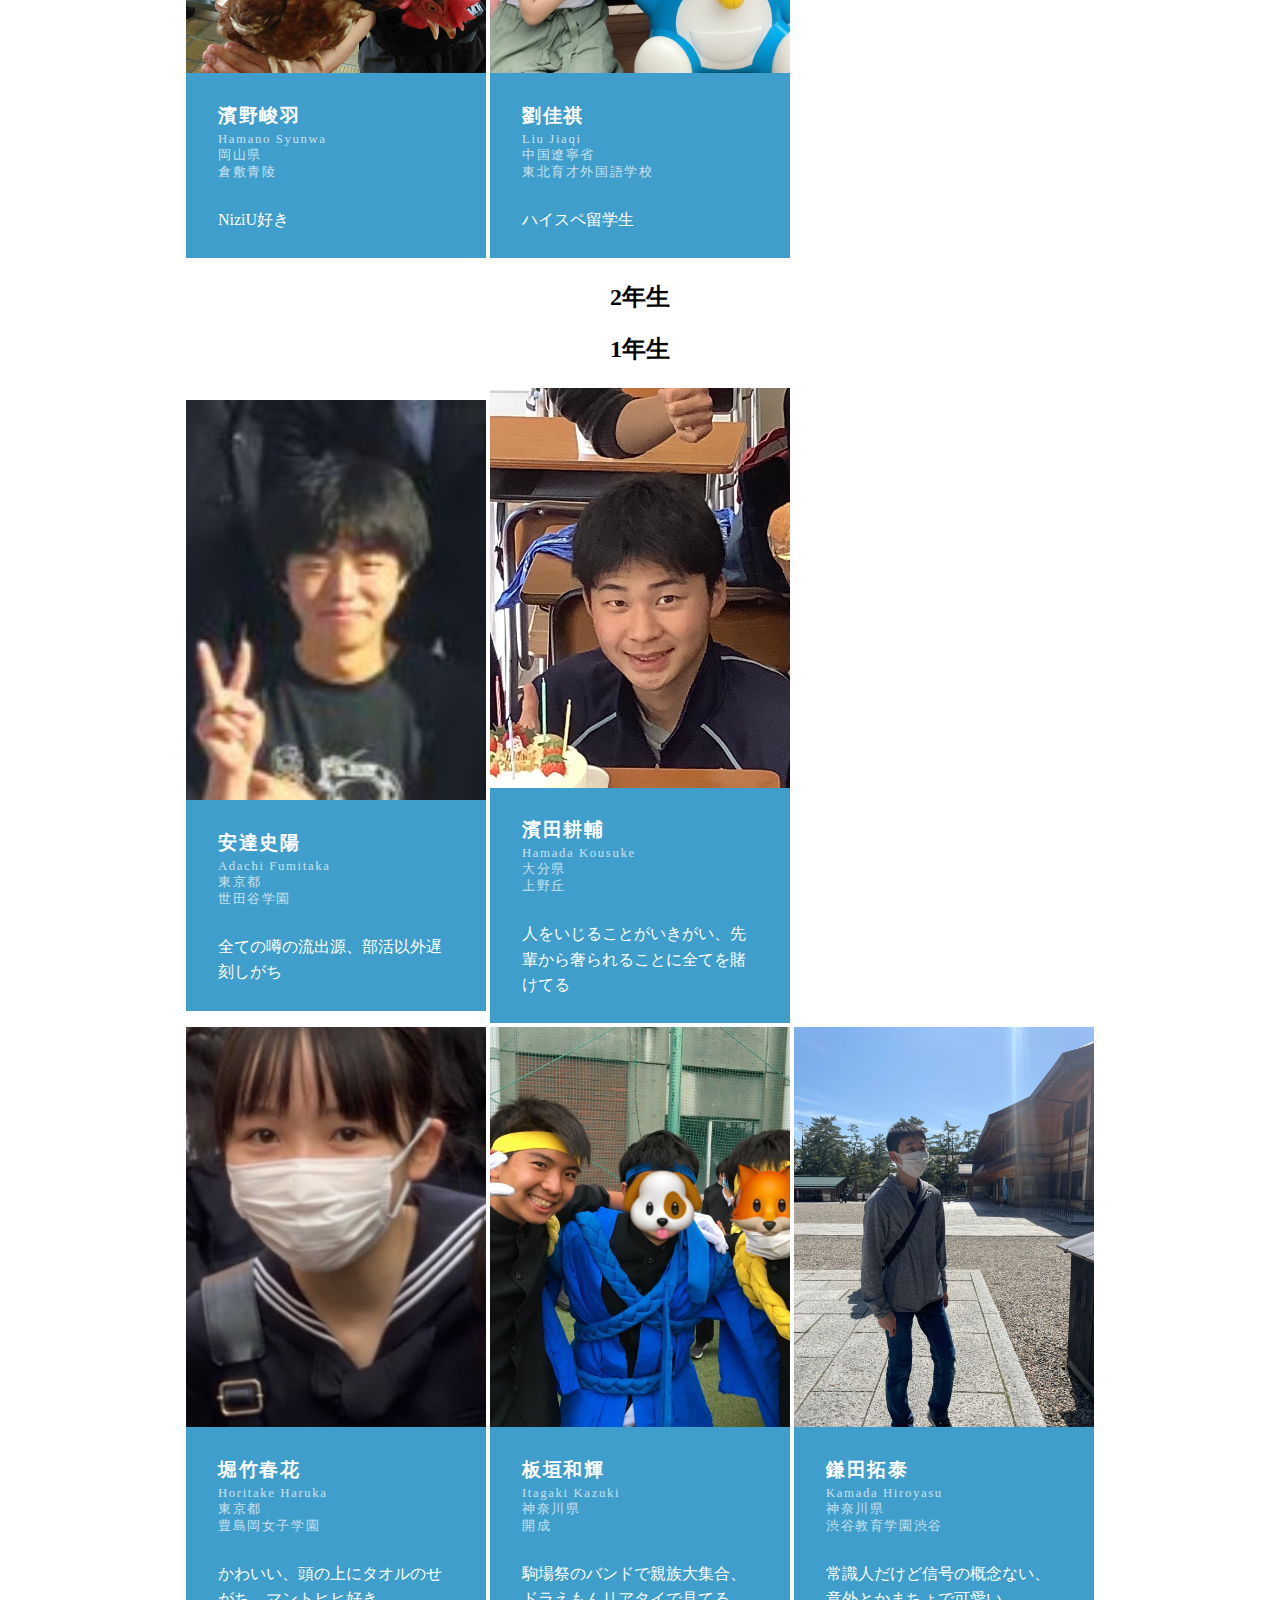
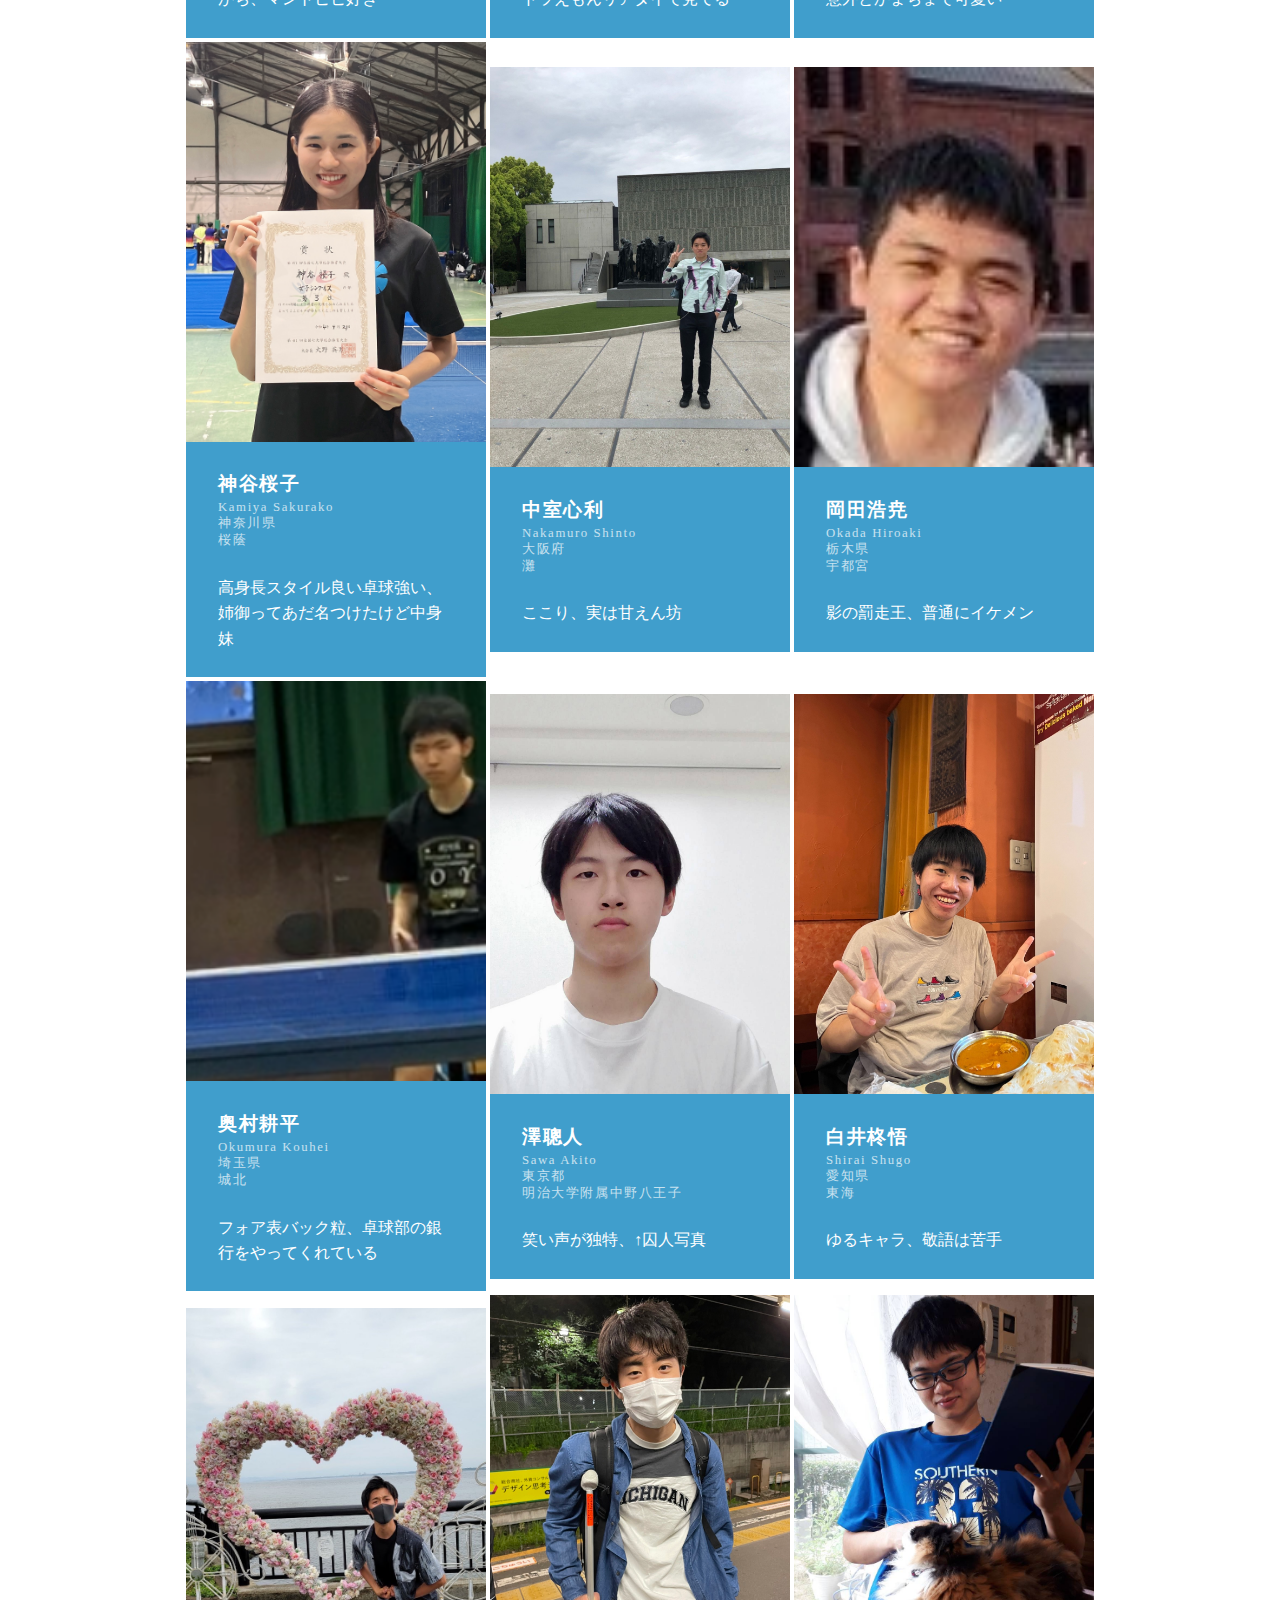
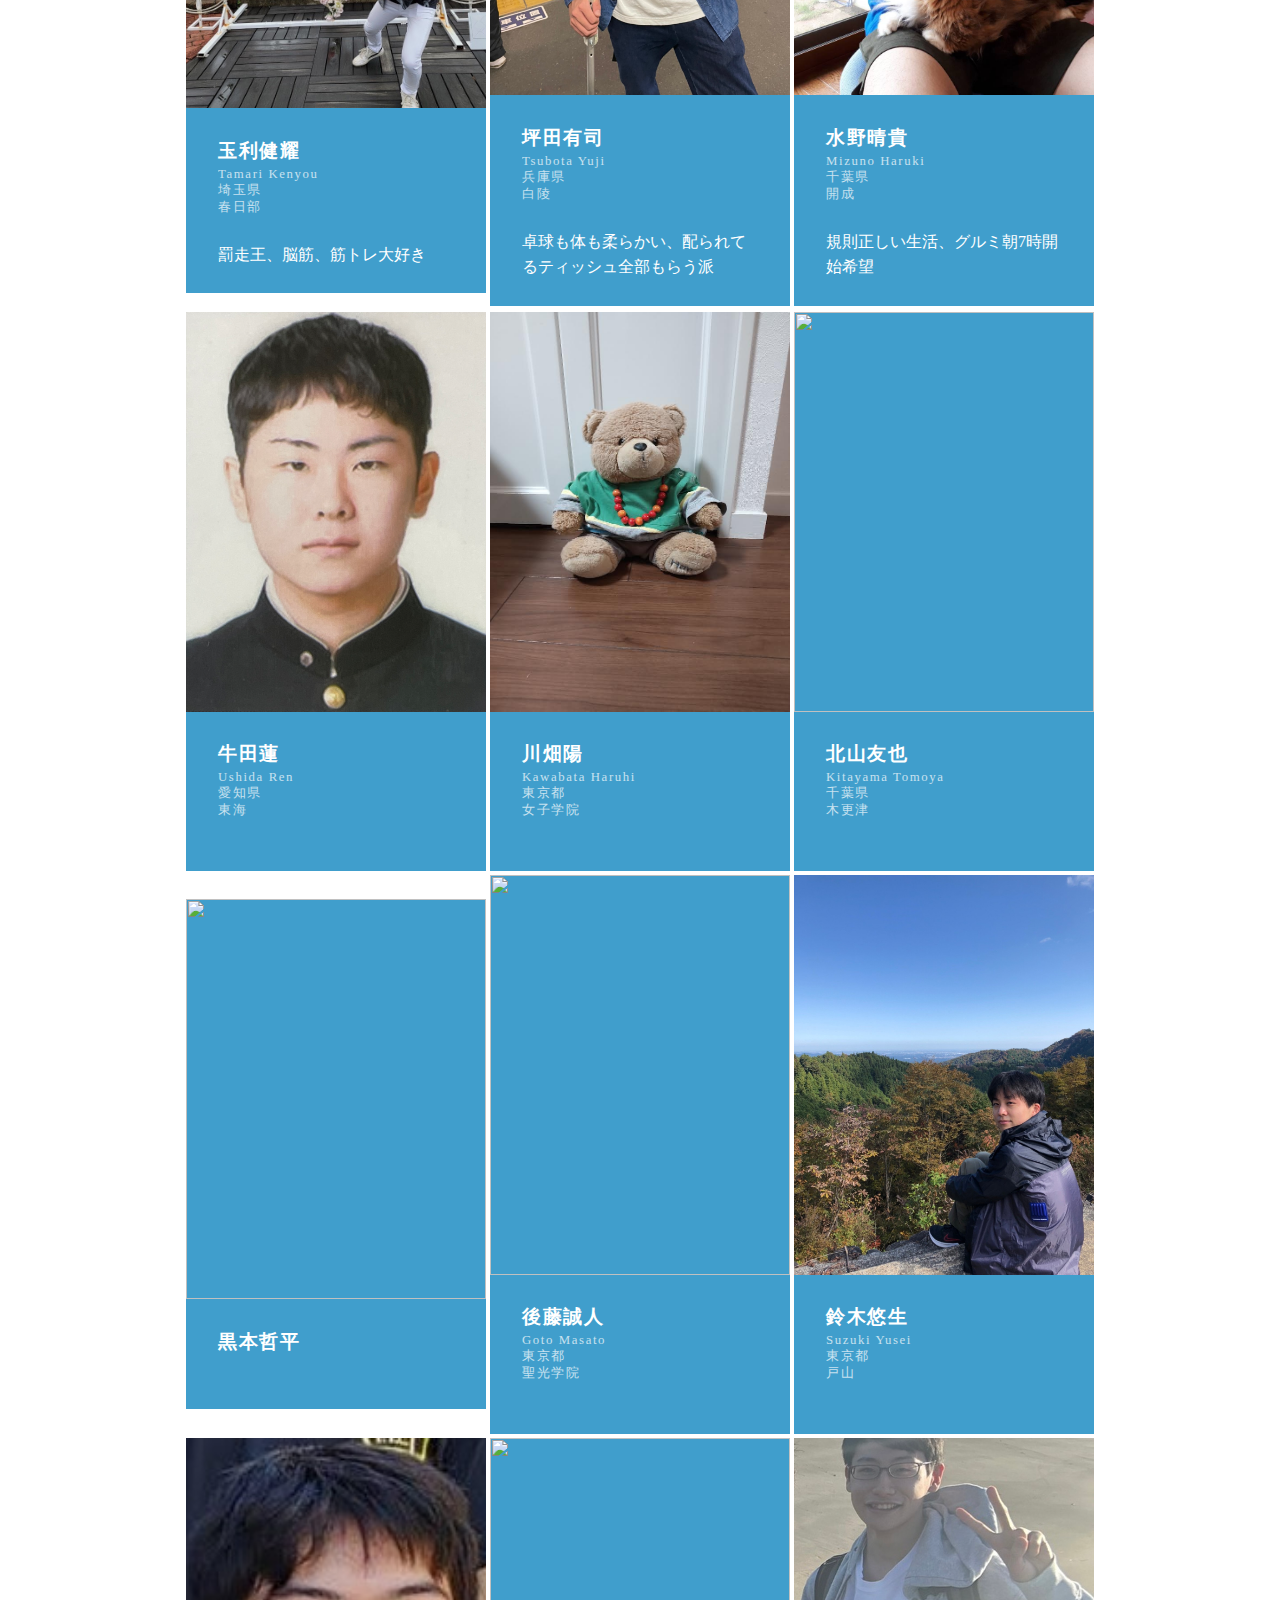
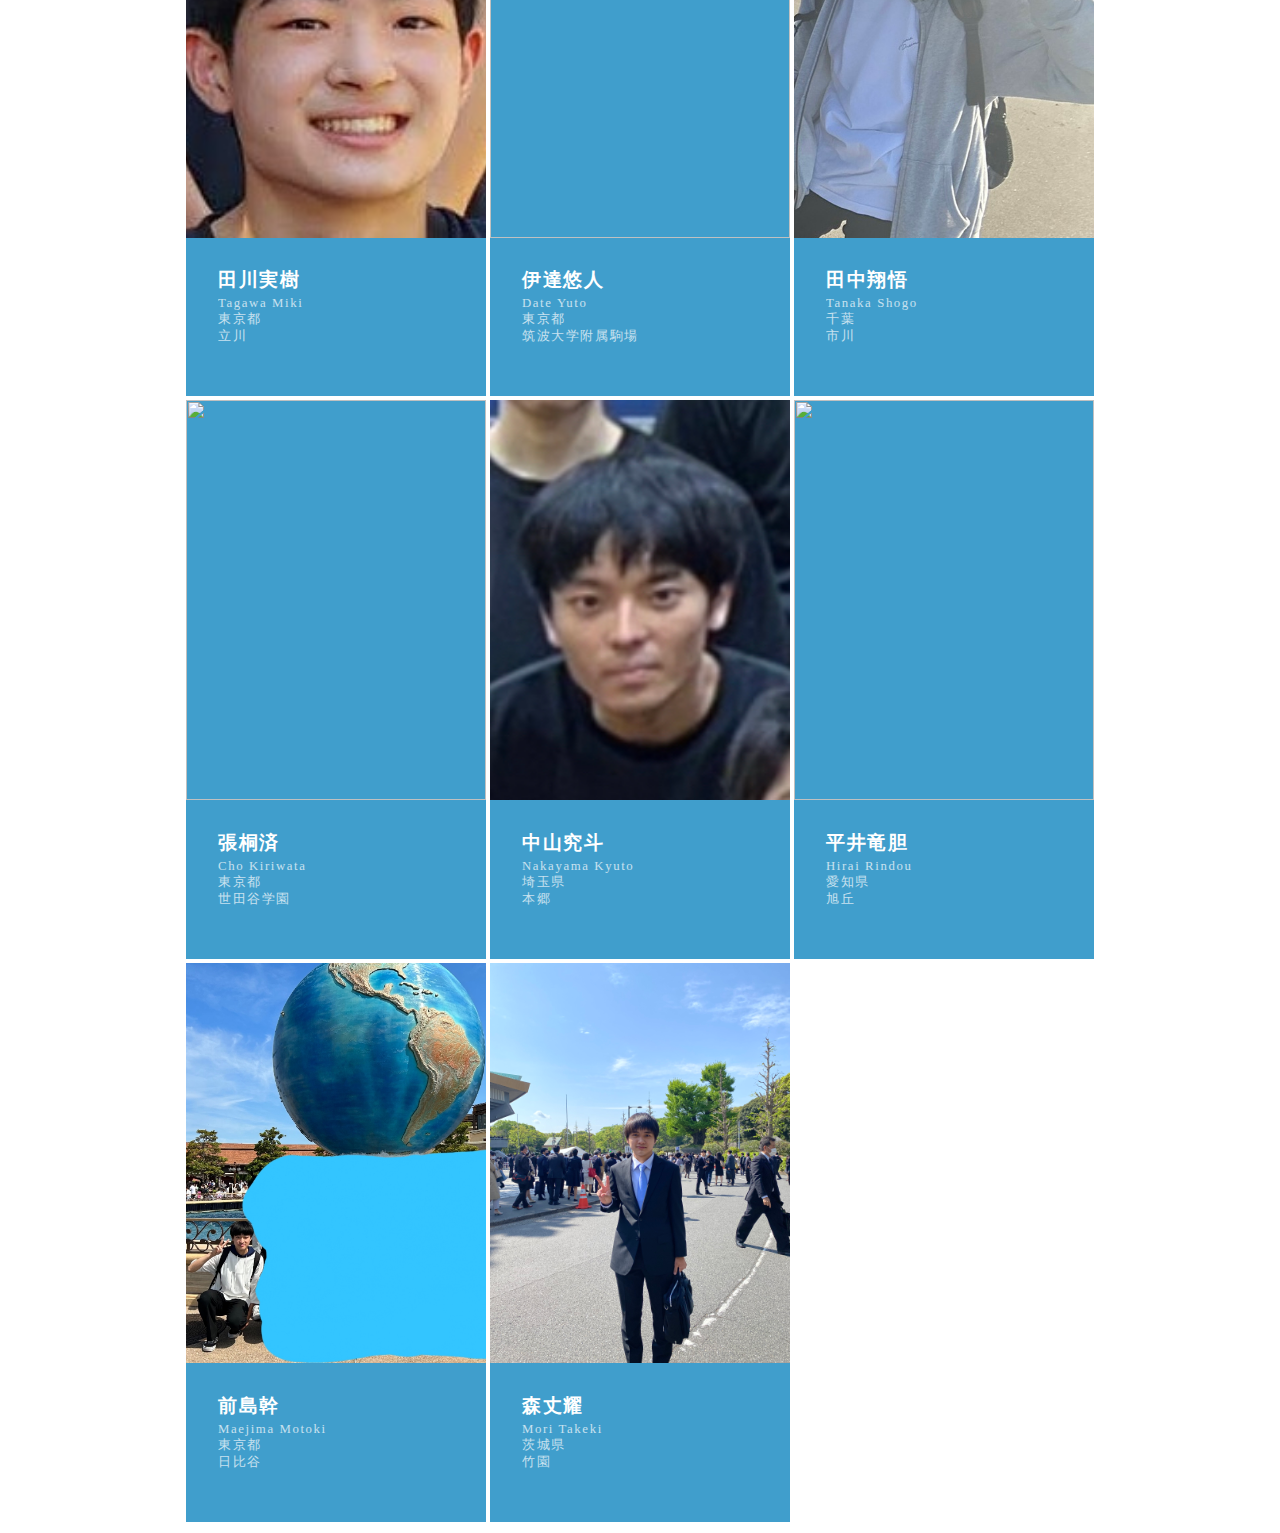
==== commit 4d759e33: "Update index.html" ====
--- a/index.html
+++ b/index.html
@@ -540,7 +540,7 @@
                 
             </tr>
 
-        <!--<h2><b>1年生</b></h2>
+        <h2><b>1年生</b></h2>
     <table>
 <tbody>
     <tr>
@@ -555,11 +555,11 @@
             </div></td>
         <td>
             <div class="profile">
-            <img class="profile__img" src="images/23_kawabata.JPG">
+            <img class="profile__img" src="images/23_kawabata.jpg">
             <div class="profile__name">川畑陽</div>
-            <div class="profile__yomi"></div>
-            <div class="profile__hometown"></div>
-            <div class="profile__former__school"></div>
+            <div class="profile__yomi">Kawabata Haruhi</div>
+            <div class="profile__hometown">東京都</div>
+            <div class="profile__former__school">女子学院</div>
             <div class="profile__desc"></div>
             </div></td>
         <td>
@@ -613,11 +613,11 @@
             </div></td>
         <td>
             <div class="profile">
-            <img class="profile__img" src="images/23_">
+            <img class="profile__img" src="images/23_date.jpg">
             <div class="profile__name">伊達悠人</div>
-            <div class="profile__yomi"></div>
-            <div class="profile__hometown"></div>
-            <div class="profile__former__school"></div>
+            <div class="profile__yomi">Date Yuto</div>
+            <div class="profile__hometown">東京都</div>
+            <div class="profile__former__school">筑波大学附属駒場</div>
             <div class="profile__desc"></div>
             </div></td>
         <td>
@@ -633,40 +633,40 @@
     <tr>
         <td>
             <div class="profile">
-            <img class="profile__img" src="images/23_">
+            <img class="profile__img" src="images/23_cho.jpeg">
             <div class="profile__name">張桐済</div>
-            <div class="profile__yomi"></div>
-            <div class="profile__hometown"></div>
-            <div class="profile__former__school"></div>
-            <div class="profile__desc"></div>
-            </div></td>
-        <td>
-            <div class="profile">
-            <img class="profile__img" src="images/23_">
+            <div class="profile__yomi">Cho Kiriwata</div>
+            <div class="profile__hometown">東京都</div>
+            <div class="profile__former__school">世田谷学園</div>
+            <div class="profile__desc"></div>
+            </div></td>
+        <td>
+            <div class="profile">
+            <img class="profile__img" src="images/23_nakayama.jpeg">
             <div class="profile__name">中山究斗</div>
-            <div class="profile__yomi"></div>
-            <div class="profile__hometown"></div>
-            <div class="profile__former__school"></div>
-            <div class="profile__desc"></div>
-            </div></td>
-        <td>
-            <div class="profile">
-            <img class="profile__img" src="images/23_">
+            <div class="profile__yomi">Nakayama Kyuto</div>
+            <div class="profile__hometown">埼玉県</div>
+            <div class="profile__former__school">本郷</div>
+            <div class="profile__desc"></div>
+            </div></td>
+         <td>
+            <div class="profile">
+            <img class="profile__img" src="images/23_hirai.jpeg">
             <div class="profile__name">平井竜胆</div>
-            <div class="profile__yomi"></div>
-            <div class="profile__hometown"></div>
-           <div class="profile__former__school"></div>
+            <div class="profile__yomi">Hirai Rindou</div>
+            <div class="profile__hometown">愛知県</div>
+           <div class="profile__former__school">旭丘</div>
            <div class="profile__desc"></div>
            </div></td>
     </tr>
     <tr>
         <td>
             <div class="profile">
-            <img class="profile__img" src="images/23_">
+            <img class="profile__img" src="images/23_maejima.jpg">
             <div class="profile__name">前島幹</div>
-            <div class="profile__yomi"></div>
-            <div class="profile__hometown"></div>
-            <div class="profile__former__school"></div>
+            <div class="profile__yomi">Maejima Motoki</div>
+            <div class="profile__hometown">東京都</div>
+            <div class="profile__former__school">日比谷</div>
             <div class="profile__desc"></div>
             </div></td>
         <td>
@@ -678,7 +678,7 @@
             <div class="profile__former__school">竹園</div>
             <div class="profile__desc"></div>
             </div></td>
-    </tr>-->
+    </tr>
     </table>
     </center>       
     </body>
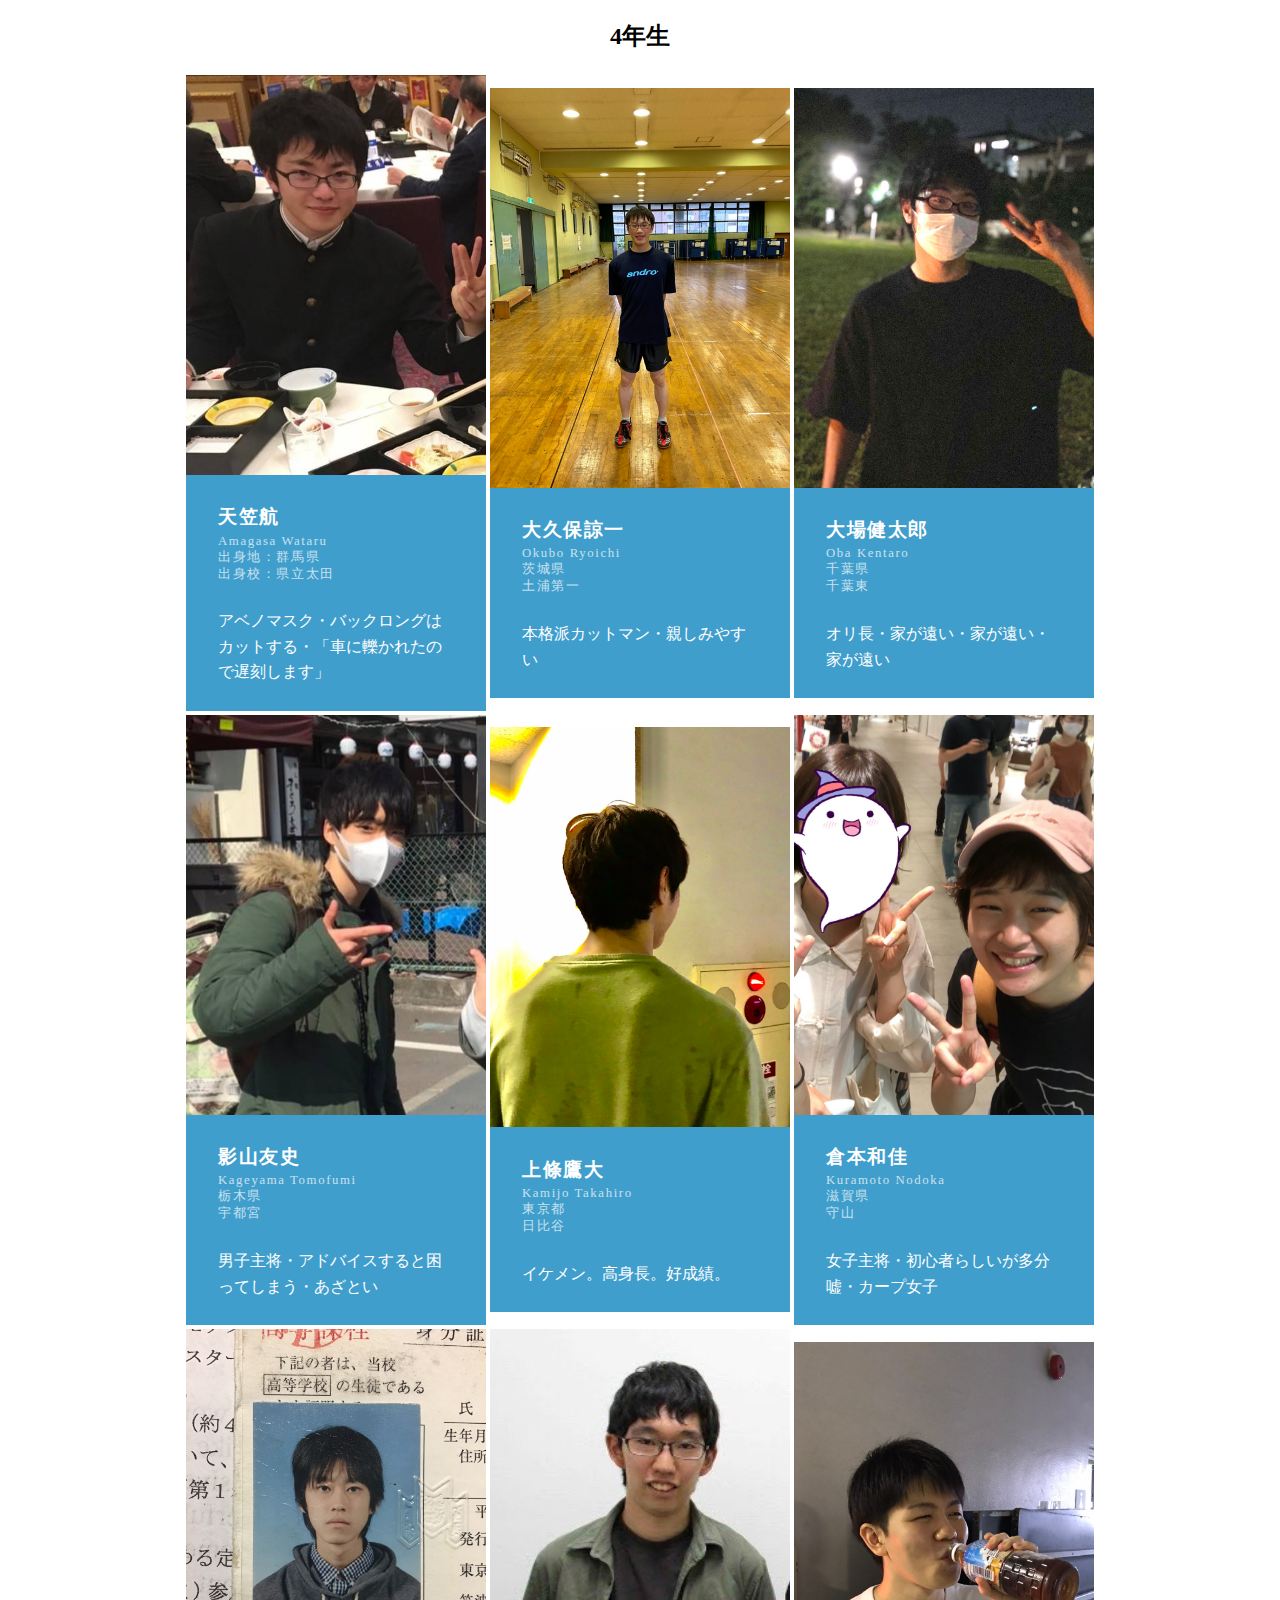
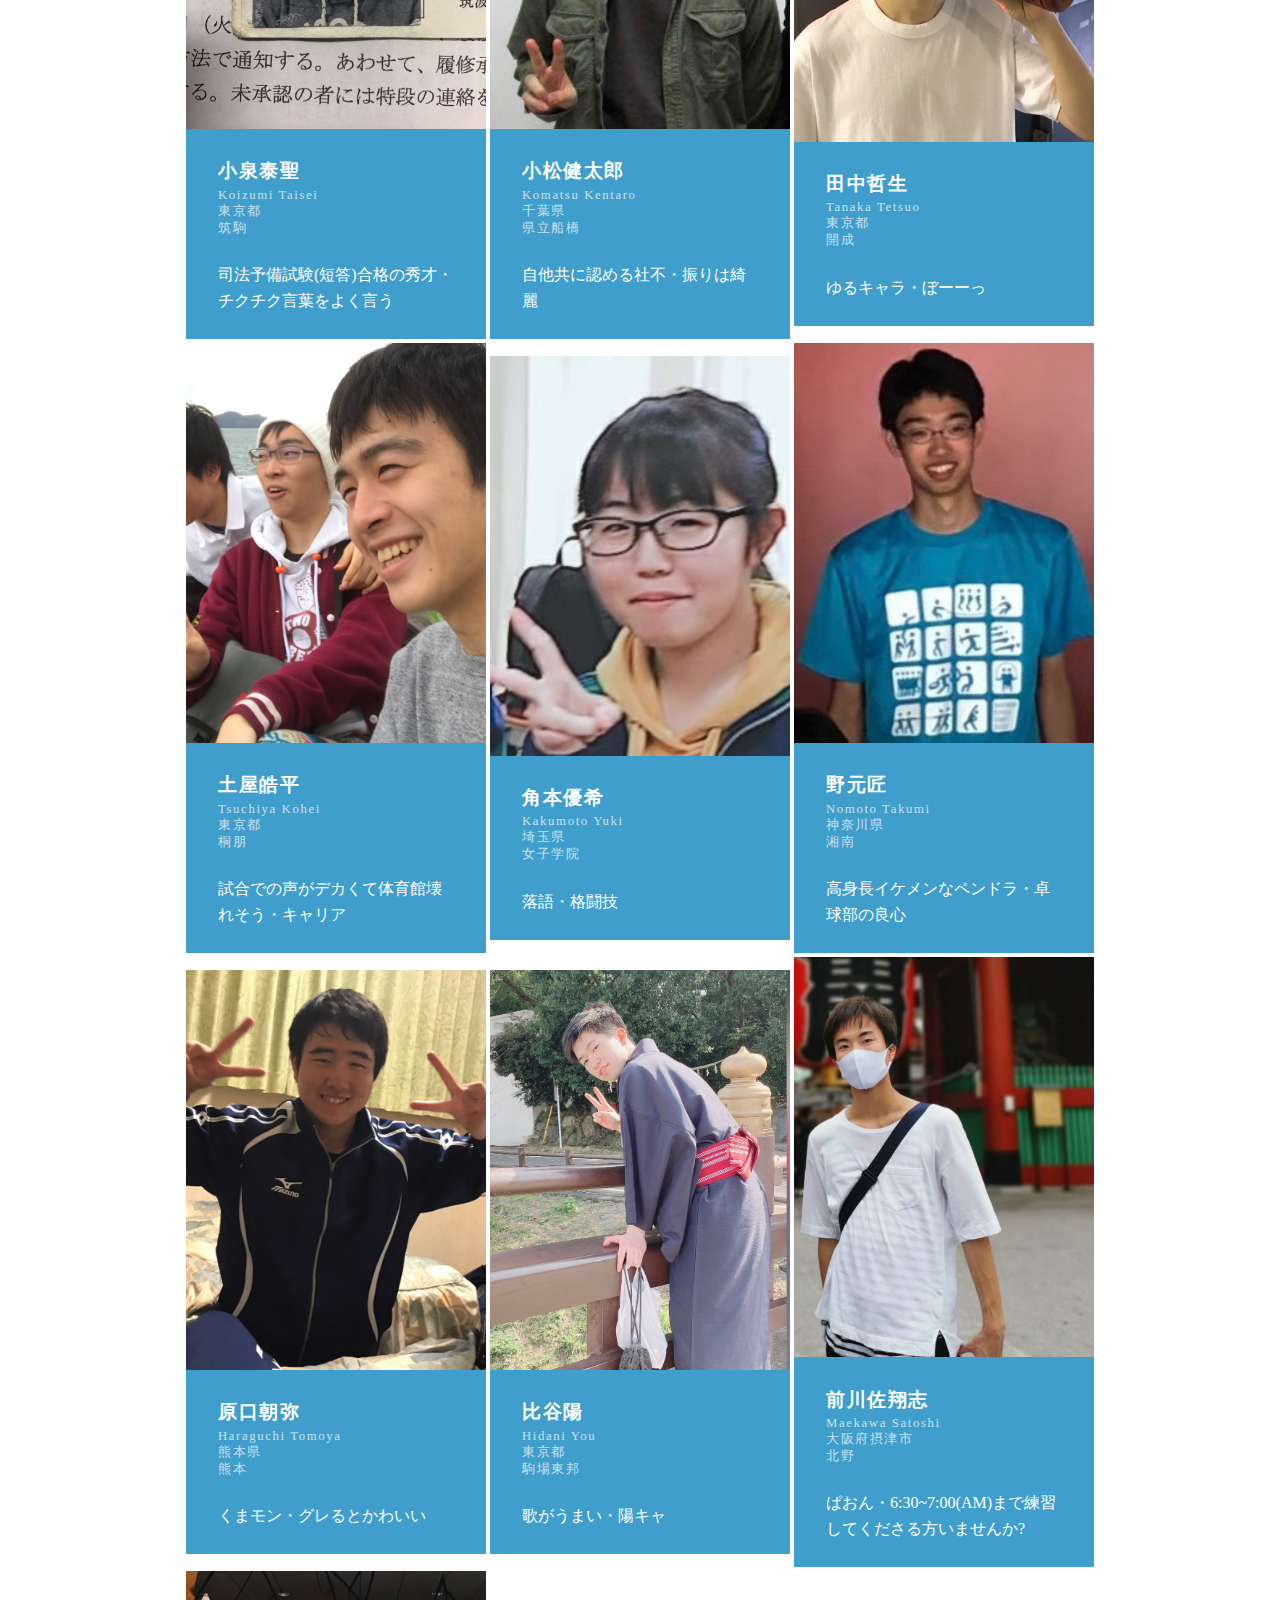
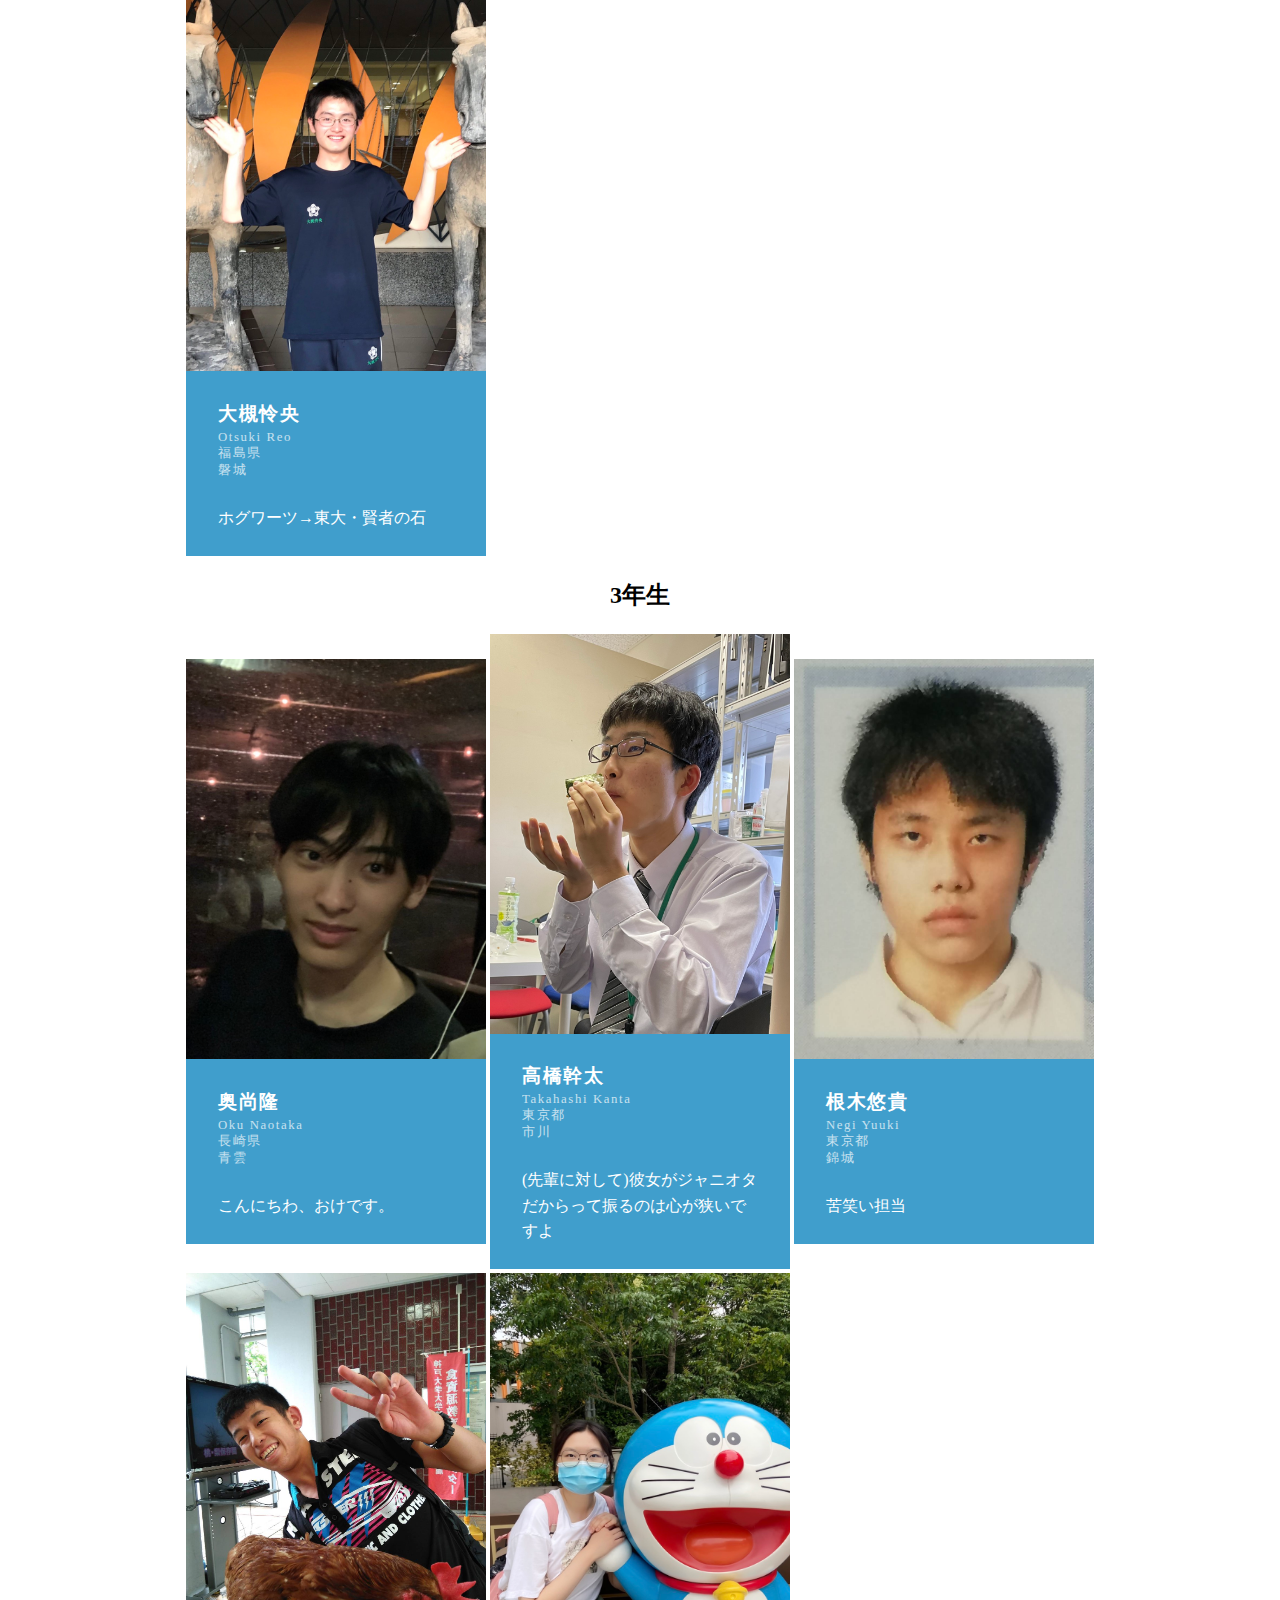
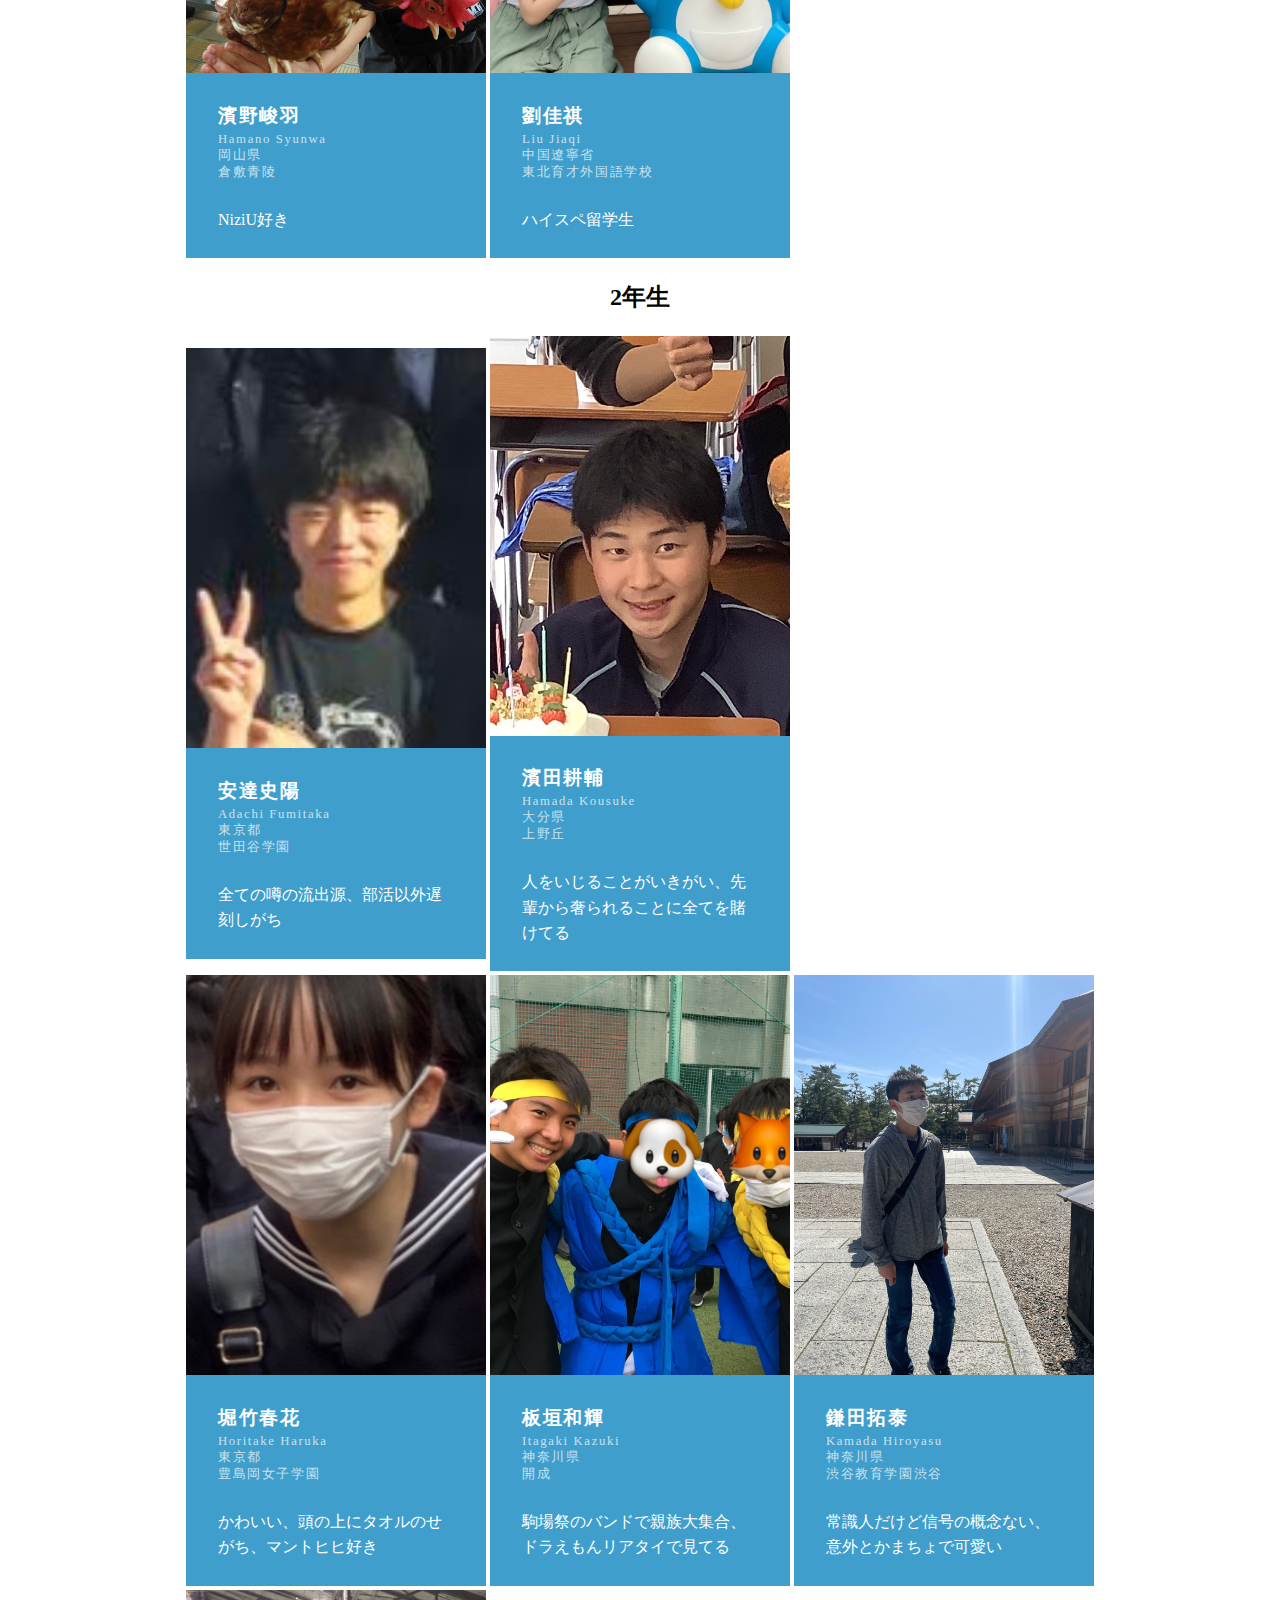
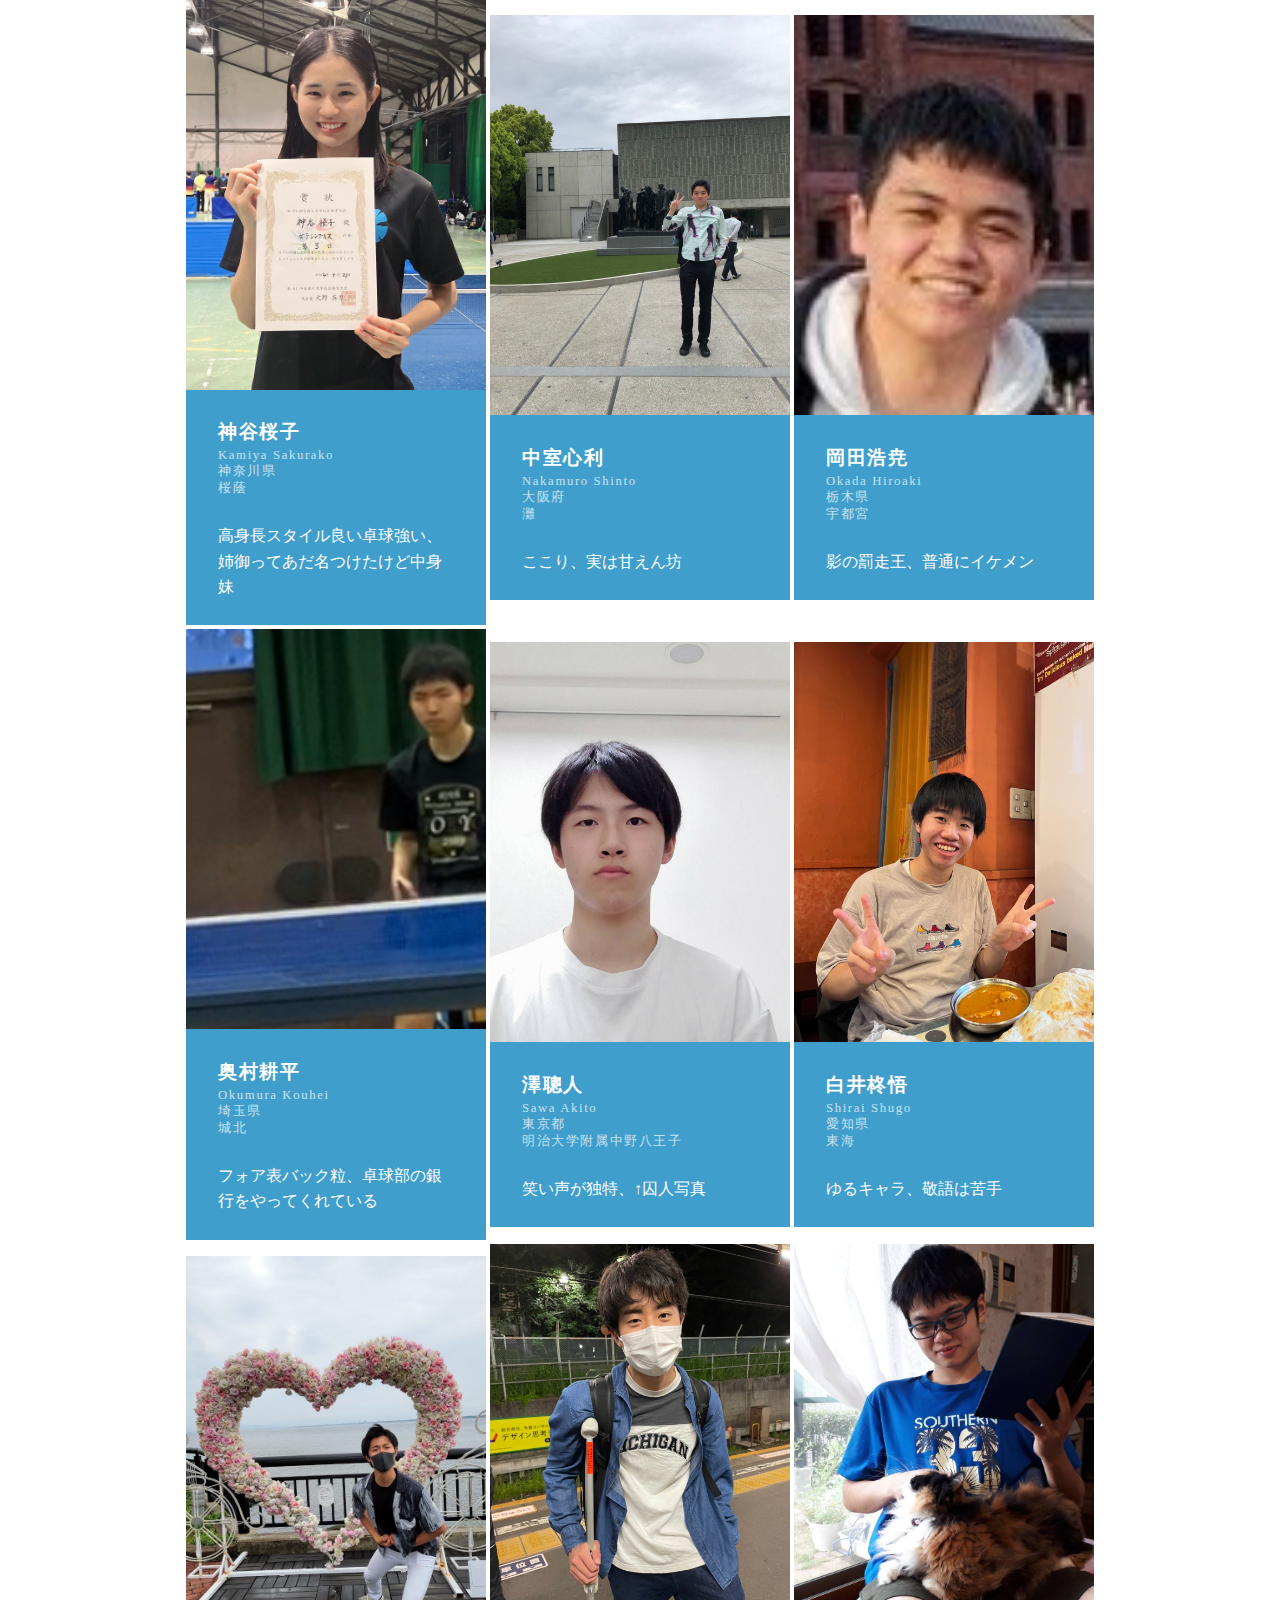
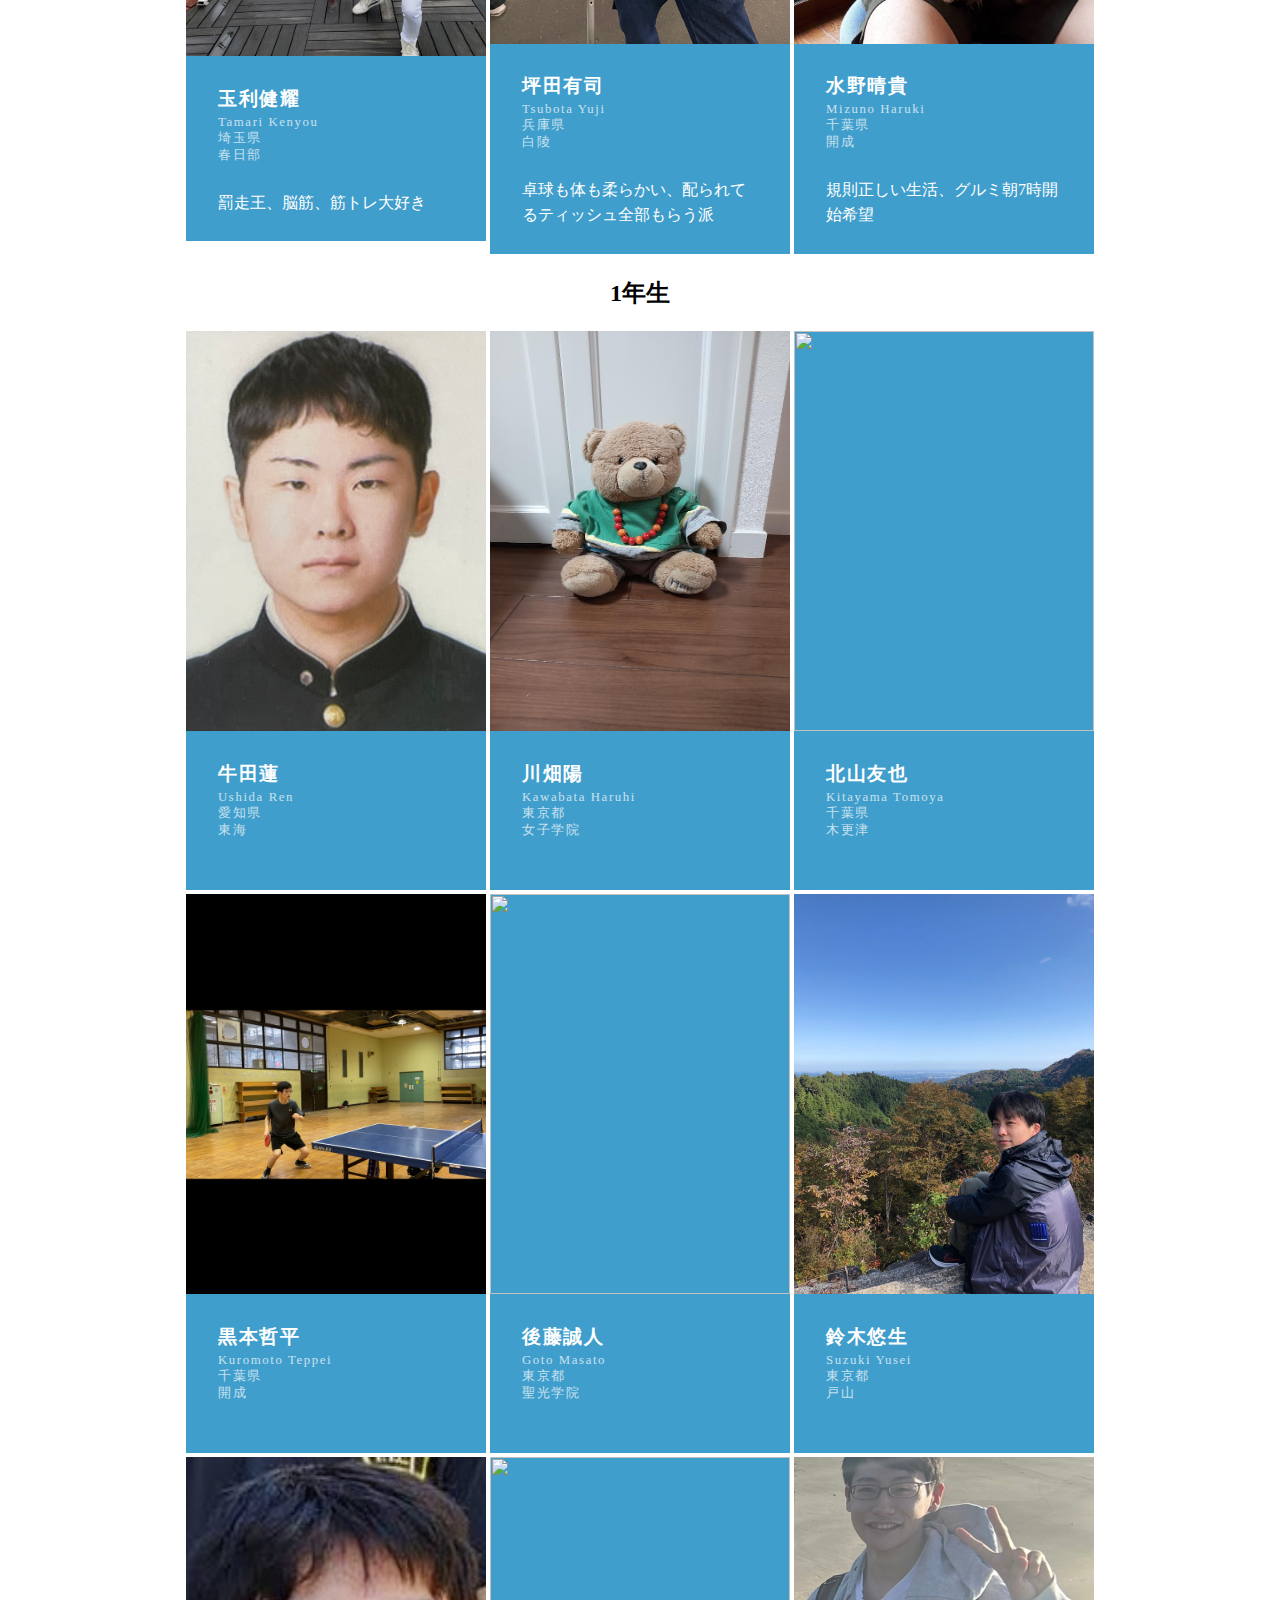
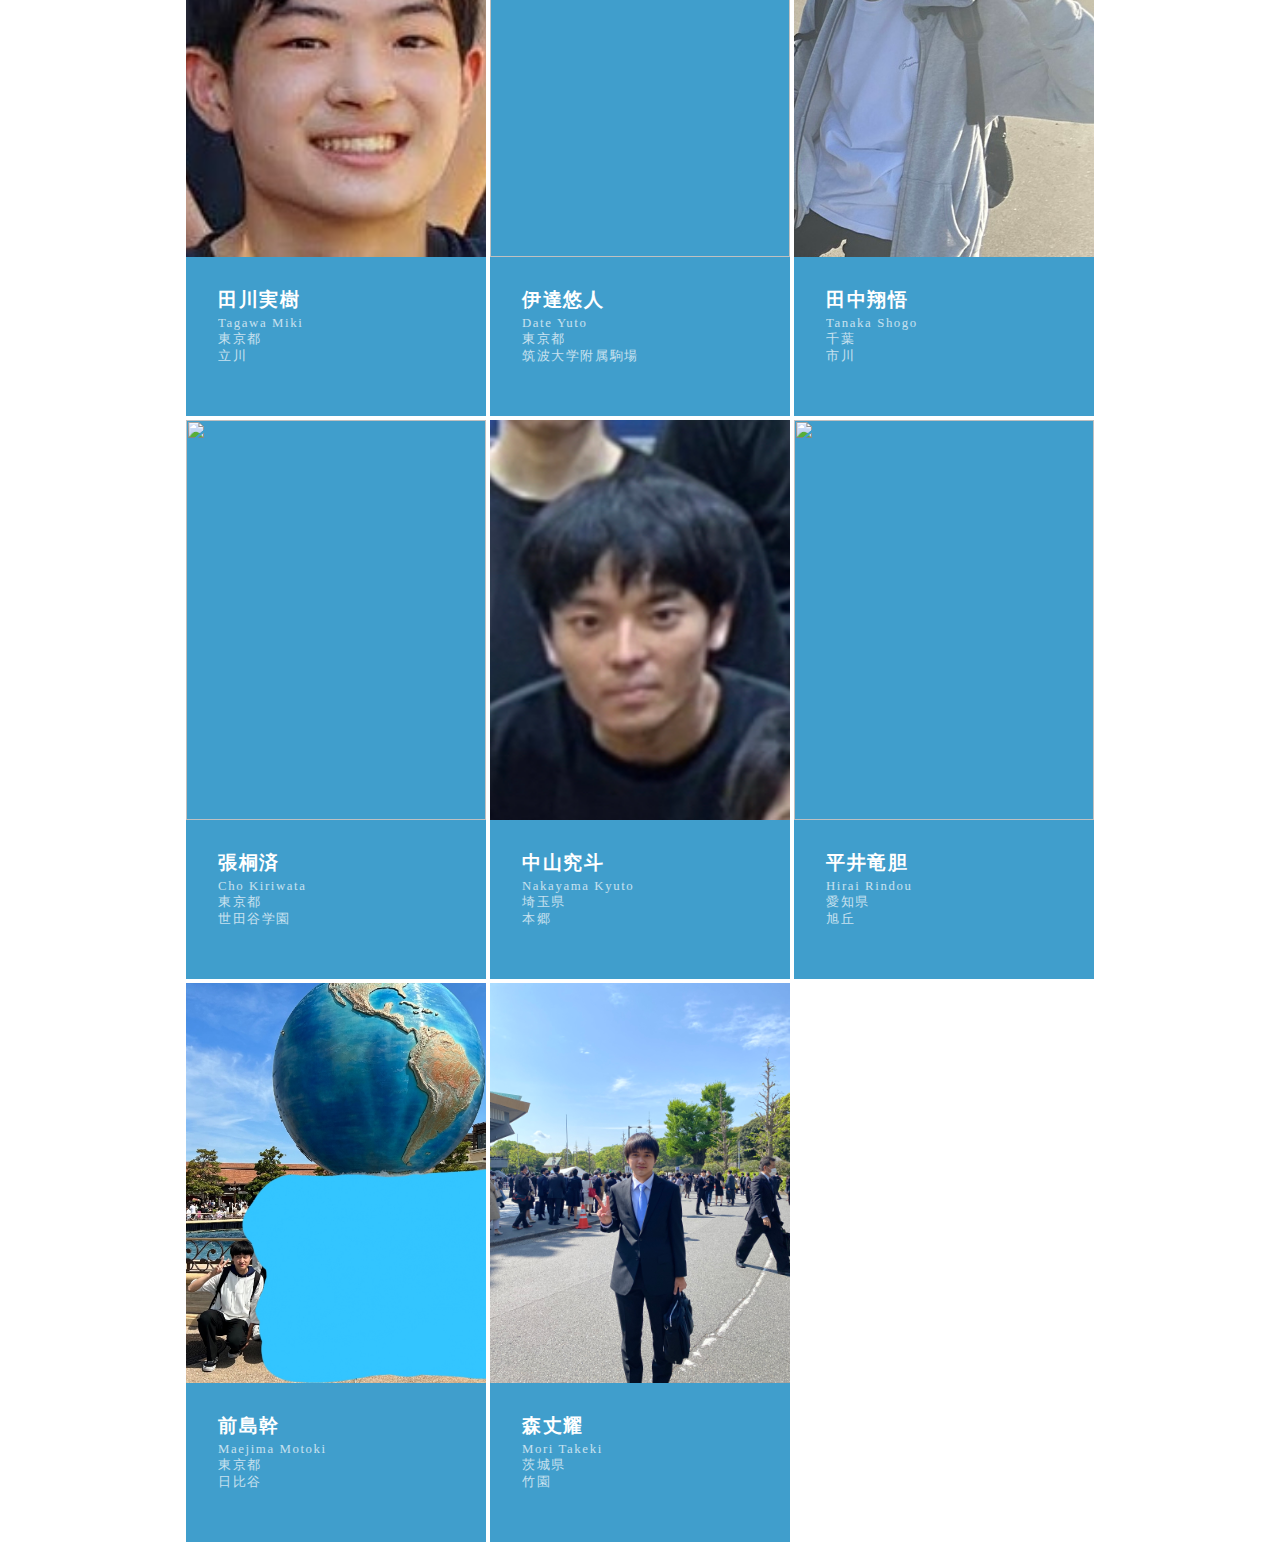
==== commit 04f2e20b: "Update index.html" ====
--- a/index.html
+++ b/index.html
@@ -539,6 +539,8 @@
                 </td>
                 
             </tr>
+        </tbody>
+    </table>
 
         <h2><b>1年生</b></h2>
     <table>
@@ -575,11 +577,11 @@
     <tr>
         <td>
             <div class="profile">
-            <img class="profile__img" src="images/23_kuromoto.jpeg">
+            <img class="profile__img" src="images/23_kuromoto.png">
             <div class="profile__name">黒本哲平</div>
-            <div class="profile__yomi"></div>
-            <div class="profile__hometown"></div>
-            <div class="profile__former__school"></div>
+            <div class="profile__yomi">Kuromoto Teppei</div>
+            <div class="profile__hometown">千葉県</div>
+            <div class="profile__former__school">開成</div>
             <div class="profile__desc"></div>
             </div></td>
         <td>
